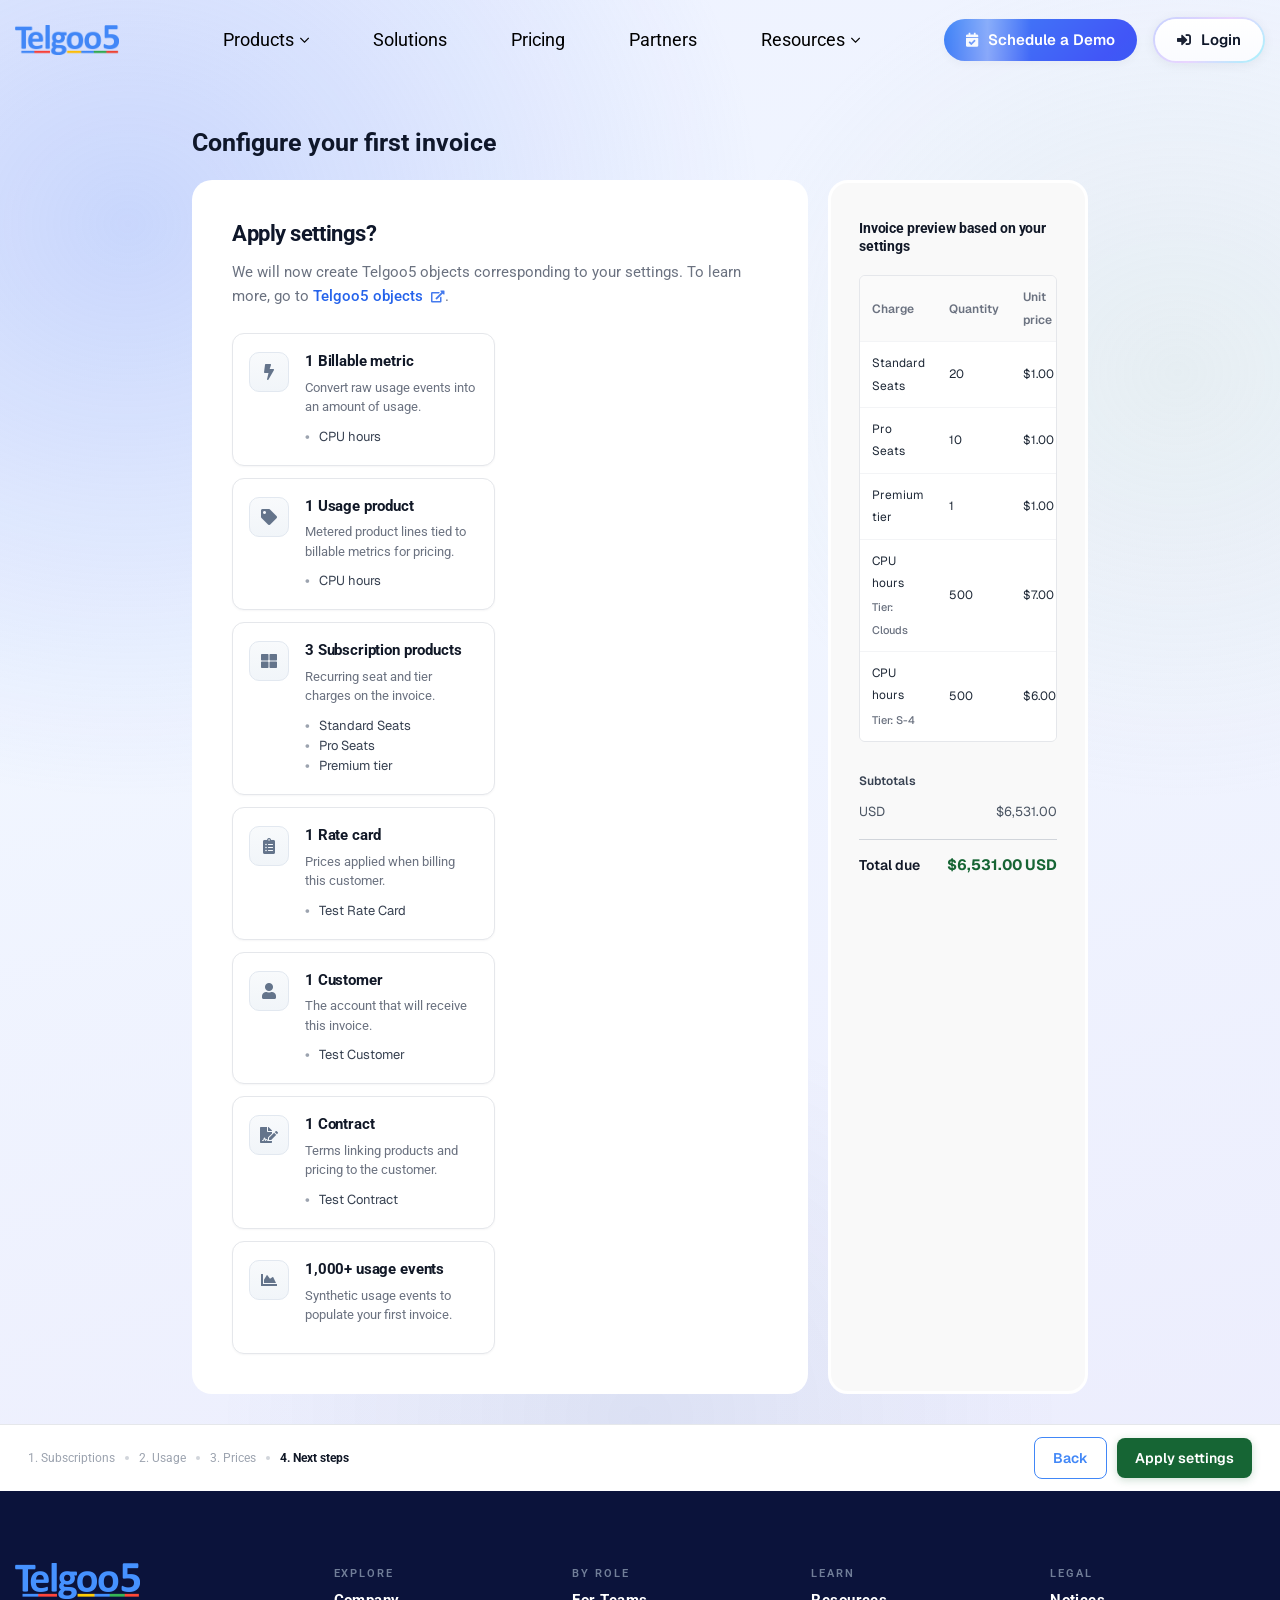
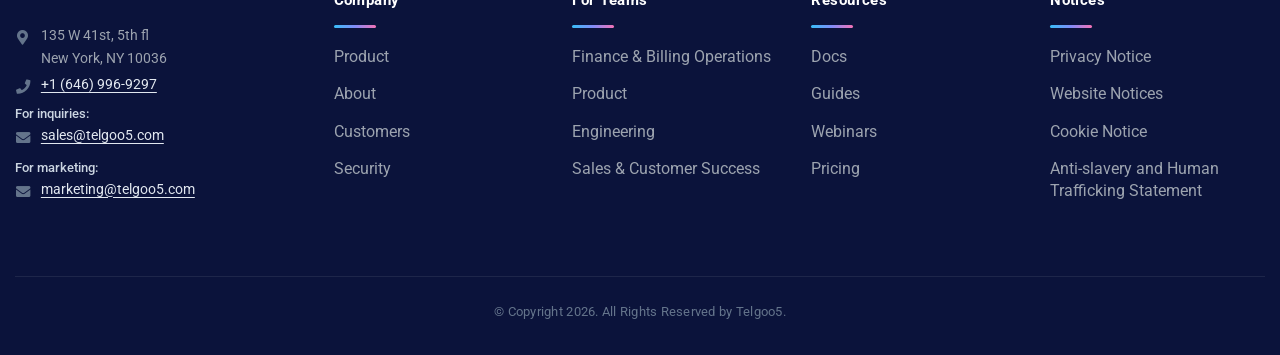
==== apply_settings.html @ f1b80b8b "add more pages" ====
<!DOCTYPE html>
<html lang="en-US">

<head>
    <meta charset="UTF-8">
    <meta name="viewport" content="width=device-width, initial-scale=1">

    <title>Telgoo5 - Usage Billing Platform</title>
    <meta name="robots" content="max-image-preview:large">
    <link rel="stylesheet" href="assets/css/bootstrap.css" media="all">
    <link rel="stylesheet" href="assets/css/jquery.bootstrap-touchspin.css" media="all">
    <link rel="stylesheet" href="assets/css/odometer-theme-default.css" media="all">
    <link rel="stylesheet" href="assets/css/jquery.mCustomScrollbar.min.css" media="all">
    <link rel="stylesheet" href="assets/css/flaticon.css" media="all">
    <link rel="stylesheet" href="assets/css/fontawesome.css" media="all">
    <link rel="stylesheet" href="assets/css/icofont.css" media="all">
    <link rel="stylesheet" href="assets/css/animate.css" media="all">
    <link rel="stylesheet" href="assets/css/owl.css" media="all">
    <link rel="stylesheet" href="assets/css/swiper.min.css" media="all">
    <link rel="stylesheet" href="assets/css/magnific-popup.css" media="all">
    <link rel="stylesheet" href="assets/css/meanmenu.min.css" media="all">
    <link rel="stylesheet" id="custom-animate-css" href="assets/css/custom-animate.css" media="all">
    <link rel="stylesheet" href="assets/css/global.css" media="all">
    <link rel="stylesheet" href="assets/css/header.css" media="all">
    <link rel="stylesheet" href="assets/css/footer.css" media="all">
    <link rel="stylesheet" href="assets/css/post-style.css" media="all">
    <link rel="stylesheet" href="assets/css/usage-billing-main.css" media="all">
    <link rel="stylesheet" href="assets/css/responsive-2.css" media="all">
    <link rel="stylesheet" href="assets/css/responsive.css" media="all">
    <link rel="stylesheet" href="assets/css/usage-billing-theme.css" media="all">
    <link rel="stylesheet" href="assets/css/theme-overrides.css" media="all">
    <link rel="stylesheet" href="assets/css/variables.css" media="all">
    <link rel="stylesheet" href="assets/css/custom.css" media="all">
    <link rel="stylesheet" href="assets/css/sandbox-page.css" media="all">

    <link rel="stylesheet" href="assets/css/elementor-icons.min.css" media="all">
    <link rel="stylesheet" href="assets/css/elementor-frontend.min.css" media="all">
    <link rel="stylesheet" href="assets/css/elementor-post-5.css" media="all">
    <link rel="stylesheet" href="assets/css/elementor-post-428.css" media="all">
    <script src="assets/js/jquery-1.12.4-wp.js" id="jquery-core-js"></script>
    <script src="assets/js/jquery-migrate-1.4.1-wp.js" id="jquery-migrate-js"></script>
    <link rel="icon" href="assets/images/favicon.png" type="image/png">
    <link href="https://fonts.googleapis.com/css2?family=Geist:wght@100..900&family=Roboto:ital,wght@0,100..900;1,100..900&display=swap" rel="stylesheet">
</head>

<body class="site theme-usage-billing elementor-page page-sandbox page-sandbox-onboarding" data-elementor-device-mode="desktop">
    <div id="page" class="site page-wrapper">
        <a class="sb-skip-link" href="#sb-onboard-main">Skip to content</a>
        <!-- Main Header / Header Style Three -->
        <header class="main-header header-style-three">
            <div class="header-lower">
                <div class="auto-container">
                    <div class="inner-container d-flex justify-content-between align-items-center">
                        <div class="logo-box">
                            <div class="logo">
                                <a href="index.html">
                                    <img src="assets/images/logo.png" alt="Telgoo5">
                                </a>
                            </div>
                        </div>
                        <div class="nav-outer d-flex align-items-center">
                            <nav class="main-menu show navbar-expand-md">
                                <div class="navbar-header">
                                    <button class="navbar-toggler" type="button" data-toggle="collapse"
                                        data-target="#navbarSupportedContent" aria-controls="navbarSupportedContent"
                                        aria-expanded="false" aria-label="Toggle navigation">
                                        <span class="icon-bar"></span>
                                        <span class="icon-bar"></span>
                                        <span class="icon-bar"></span>
                                    </button>
                                </div>
                                <div class="navbar-collapse collapse clearfix" id="navbarSupportedContent">
                                    <ul id="usage-billing-primary-menu" class="navigation clearfix">
                                        <li
                                            class="menu-item dropdown mega-menu-parent menu-item-home current-menu-item page_item page-item-428 current_page_item current-menu-ancestor current-menu-parent current_page_parent current_page_ancestor menu-item-694 current">
                                            <a href="index.html" aria-current="page">Products</a>
                                            <ul class="dropdown mega-menu-dropdown">
                                                <li class="mega-menu-shell">
                                                    <div class="mega-menu" role="navigation" aria-label="Products">
                                                        <div class="mega-menu__grid">
                                                            <div class="mega-menu__col mega-menu__col--icons">
                                                                <a class="mega-menu__item mega-menu__item--icon" href="#">
                                                                    <span class="mega-menu__icon-wrap" aria-hidden="true"><i class="fas fa-file-invoice-dollar"></i></span>
                                                                    <span class="mega-menu__body">
                                                                        <span class="mega-menu__title">Billing for AI</span>
                                                                        <span class="mega-menu__desc">Meter tokens and GPU usage; invoice API and inference cleanly.</span>
                                                                    </span>
                                                                </a>
                                                                <a class="mega-menu__item mega-menu__item--icon" href="#">
                                                                    <span class="mega-menu__icon-wrap" aria-hidden="true"><i class="fas fa-balance-scale"></i></span>
                                                                    <span class="mega-menu__body">
                                                                        <span class="mega-menu__title">Product Catalog</span>
                                                                        <span class="mega-menu__desc">Define plans, add-ons, and bundles customers actually buy.</span>
                                                                    </span>
                                                                </a>
                                                                <a class="mega-menu__item mega-menu__item--icon" href="#">
                                                                    <span class="mega-menu__icon-wrap" aria-hidden="true"><i class="fas fa-hand-holding-usd"></i></span>
                                                                    <span class="mega-menu__body">
                                                                        <span class="mega-menu__title">Subscription Management</span>
                                                                        <span class="mega-menu__desc">Lifecycle, renewals, co-terming, and changes without chaos.</span>
                                                                    </span>
                                                                </a>
                                                                <a class="mega-menu__item mega-menu__item--icon" href="#">
                                                                    <span class="mega-menu__icon-wrap" aria-hidden="true"><i class="fas fa-chart-pie"></i></span>
                                                                    <span class="mega-menu__body">
                                                                        <span class="mega-menu__title">Usage-based Pricing</span>
                                                                        <span class="mega-menu__desc">Meters, tiers, and overages that map to how you sell.</span>
                                                                    </span>
                                                                </a>
                                                            </div>
                                                            <div class="mega-menu__col mega-menu__col--plain">
                                                                <a class="mega-menu__item" href="#">
                                                                    <span class="mega-menu__body">
                                                                        <span class="mega-menu__title">Entitlements</span>
                                                                        <span class="mega-menu__desc">Grant seats, features, and credits from one rules layer.</span>
                                                                    </span>
                                                                </a>
                                                                <a class="mega-menu__item" href="#">
                                                                    <span class="mega-menu__body">
                                                                        <span class="mega-menu__title">Payment Retries and Collections</span>
                                                                        <span class="mega-menu__desc">Smart retries, dunning, and payment recovery out of the box.</span>
                                                                    </span>
                                                                </a>
                                                                <a class="mega-menu__item" href="#">
                                                                    <span class="mega-menu__body">
                                                                        <span class="mega-menu__title">Trial & Self-serve</span>
                                                                        <span class="mega-menu__desc">Trials, checkout, and upgrades with minimal sales touch.</span>
                                                                    </span>
                                                                </a>
                                                                <a class="mega-menu__item" href="#">
                                                                    <span class="mega-menu__body">
                                                                        <span class="mega-menu__title">Reporting and Analytics</span>
                                                                        <span class="mega-menu__desc">Revenue, usage, and cohort views your GTM team can trust.</span>
                                                                    </span>
                                                                </a>
                                                            </div>
                                                        </div>
                                                        <a class="mega-menu__integrations" href="#">
                                                            <span class="mega-menu__integrations-label">100+ Integrations <i class="fas fa-arrow-right" aria-hidden="true"></i></span>
                                                            <span class="mega-menu__integrations-logos" aria-hidden="true">
                                                                <span class="mega-menu__logo-ring"><i class="fab fa-hubspot"></i></span>
                                                                <span class="mega-menu__logo-ring"><i class="fab fa-google"></i></span>
                                                                <span class="mega-menu__logo-ring"><i class="fab fa-microsoft"></i></span>
                                                                <span class="mega-menu__logo-ring"><i class="fab fa-stripe"></i></span>
                                                                <span class="mega-menu__logo-ring"><i class="fab fa-aws"></i></span>
                                                                <span class="mega-menu__logo-ring"><i class="fab fa-slack"></i></span>
                                                                <span class="mega-menu__logo-ring"><i class="fab fa-linkedin-in"></i></span>
                                                            </span>
                                                        </a>
                                                    </div>
                                                </li>
                                            </ul>
                                            <div class="dropdown-btn"><span class="fa fa-angle-down"></span></div>
                                        </li>
                                        <li class="menu-item menu-item-type-post_type menu-item-object-page menu-item-1734">
                                            <a href="#">Solutions</a></li>
                                        <li class="menu-item menu-item-type-post_type menu-item-object-page menu-item-1734">
                                            <a href="#">Pricing</a></li>
                                        <li class="menu-item menu-item-type-post_type menu-item-object-page menu-item-1734">
                                            <a href="#">Partners</a></li>
                                        <li
                                            class="menu-item menu-item-type-post_type menu-item-object-page menu-item-home current-menu-item page_item page-item-428 current_page_item current-menu-ancestor current-menu-parent current_page_parent current_page_ancestor dropdown menu-item-694 current">
                                            <a href="#" aria-current="page">Resources</a>
                                            <ul class="dropdown">
                                                <li
                                                    class="menu-item menu-item-type-post_type menu-item-object-page menu-item-home current-menu-item page_item page-item-428 current_page_item menu-item-1866">
                                                    <a href="#" aria-current="page">Blog</a></li>
                                                <li class="menu-item menu-item-type-post_type menu-item-object-page menu-item-1867">
                                                    <a href="#">Guides</a></li>
                                                <li class="menu-item menu-item-type-post_type menu-item-object-page menu-item-2188">
                                                    <a href="#">Reference Architecture</a></li>
                                            </ul>
                                            <div class="dropdown-btn"><span class="fa fa-angle-down"></span></div>
                                        </li>
                                    </ul>
                                </div>
                            </nav>
                        </div>
                        <div class="outer-box d-flex align-items-center">
                            <div class="login-box header-cta d-flex align-items-center flex-wrap gap-3">
                                <a href="#" class="header-btn header-btn--demo js-schedule-demo-open" id="schedule-demo-trigger"
                                    role="button" aria-haspopup="dialog" aria-controls="get-started-modal">
                                    <span class="header-btn__shine" aria-hidden="true"></span>
                                    <span class="header-btn__icon" aria-hidden="true"><i class="fas fa-calendar-check"></i></span>
                                    <span class="header-btn__text">Schedule a Demo</span>
                                </a>
                                <a href="login.html" class="header-btn header-btn--login">
                                    <span class="header-btn__icon" aria-hidden="true"><i class="fas fa-sign-in-alt"></i></span>
                                    <span class="header-btn__text">Login</span>
                                </a>
                            </div>
                            <div id="open_offcanvas" class="style-two">
                                <div class="bars-outer clearfix">
                                    <span></span>
                                    <span></span>
                                    <span></span>
                                    <span></span>
                                    <span></span>
                                    <span></span>
                                    <span></span>
                                    <span></span>
                                    <span></span>
                                </div>
                            </div>
                        </div>
                    </div>
                </div>
            </div>
        </header>
        <!-- End Main Header -->

        <div class="clearfix"></div>

        <div class="sb-onboard" role="application" aria-label="First invoice setup">
            <div class="custom-sections_outer">         
<div class="custom-sections">
    <h4 class="other-pages-headings">Configure your first invoice</h4>
            <div class="sb-onboard__body">
                <main class="sb-onboard__main" id="sb-onboard-main">
                    <div class="sb-apply-step">
                        <h2 class="sb-apply-step__title">Apply settings?</h2>
                        <p class="sb-apply-step__lead">
                            We will now create Telgoo5 objects corresponding to your settings. To learn more, go to
                            <a href="#" class="sb-usage-step__learn">Telgoo5 objects <i class="fas fa-external-link-alt" aria-hidden="true"></i></a>.
                        </p>

                        <ul class="sb-apply-summary">
                            <li class="sb-apply-card">
                                <div class="sb-apply-card__icon" aria-hidden="true"><i class="fas fa-bolt"></i></div>
                                <div class="sb-apply-card__body">
                                    <h3 class="sb-apply-card__title">1 Billable metric</h3>
                                    <p class="sb-apply-card__desc">Convert raw usage events into an amount of usage.</p>
                                    <ul class="sb-apply-card__items">
                                        <li>CPU hours</li>
                                    </ul>
                                </div>
                            </li>
                            <li class="sb-apply-card">
                                <div class="sb-apply-card__icon" aria-hidden="true"><i class="fas fa-tag"></i></div>
                                <div class="sb-apply-card__body">
                                    <h3 class="sb-apply-card__title">1 Usage product</h3>
                                    <p class="sb-apply-card__desc">Metered product lines tied to billable metrics for pricing.</p>
                                    <ul class="sb-apply-card__items">
                                        <li>CPU hours</li>
                                    </ul>
                                </div>
                            </li>
                            <li class="sb-apply-card">
                                <div class="sb-apply-card__icon" aria-hidden="true"><i class="fas fa-th-large"></i></div>
                                <div class="sb-apply-card__body">
                                    <h3 class="sb-apply-card__title">3 Subscription products</h3>
                                    <p class="sb-apply-card__desc">Recurring seat and tier charges on the invoice.</p>
                                    <ul class="sb-apply-card__items">
                                        <li>Standard Seats</li>
                                        <li>Pro Seats</li>
                                        <li>Premium tier</li>
                                    </ul>
                                </div>
                            </li>
                            <li class="sb-apply-card">
                                <div class="sb-apply-card__icon" aria-hidden="true"><i class="fas fa-clipboard-list"></i></div>
                                <div class="sb-apply-card__body">
                                    <h3 class="sb-apply-card__title">1 Rate card</h3>
                                    <p class="sb-apply-card__desc">Prices applied when billing this customer.</p>
                                    <ul class="sb-apply-card__items">
                                        <li>Test Rate Card</li>
                                    </ul>
                                </div>
                            </li>
                            <li class="sb-apply-card">
                                <div class="sb-apply-card__icon" aria-hidden="true"><i class="fas fa-user"></i></div>
                                <div class="sb-apply-card__body">
                                    <h3 class="sb-apply-card__title">1 Customer</h3>
                                    <p class="sb-apply-card__desc">The account that will receive this invoice.</p>
                                    <ul class="sb-apply-card__items">
                                        <li>Test Customer</li>
                                    </ul>
                                </div>
                            </li>
                            <li class="sb-apply-card">
                                <div class="sb-apply-card__icon" aria-hidden="true"><i class="fas fa-file-signature"></i></div>
                                <div class="sb-apply-card__body">
                                    <h3 class="sb-apply-card__title">1 Contract</h3>
                                    <p class="sb-apply-card__desc">Terms linking products and pricing to the customer.</p>
                                    <ul class="sb-apply-card__items">
                                        <li>Test Contract</li>
                                    </ul>
                                </div>
                            </li>
                            <li class="sb-apply-card">
                                <div class="sb-apply-card__icon" aria-hidden="true"><i class="fas fa-chart-area"></i></div>
                                <div class="sb-apply-card__body">
                                    <h3 class="sb-apply-card__title">1,000+ usage events</h3>
                                    <p class="sb-apply-card__desc">Synthetic usage events to populate your first invoice.</p>
                                </div>
                            </li>
                        </ul>
                    </div>
                </main>

                <aside class="sb-onboard__preview" aria-label="Invoice preview">
                    <h3 class="sb-onboard__preview-title">Invoice preview based on your settings</h3>
                    <div class="sb-onboard__table-wrap">
                        <table class="sb-onboard__table">
                            <thead>
                                <tr>
                                    <th scope="col">Charge</th>
                                    <th scope="col">Quantity</th>
                                    <th scope="col">Unit price</th>
                                    <th scope="col" class="sb-onboard__th-end">Total due</th>
                                </tr>
                            </thead>
                            <tbody>
                                <tr>
                                    <td>Standard Seats</td>
                                    <td>20</td>
                                    <td>$1.00</td>
                                    <td class="sb-onboard__td-end">$20.00</td>
                                </tr>
                                <tr>
                                    <td>Pro Seats</td>
                                    <td>10</td>
                                    <td>$1.00</td>
                                    <td class="sb-onboard__td-end">$10.00</td>
                                </tr>
                                <tr>
                                    <td>Premium tier</td>
                                    <td>1</td>
                                    <td>$1.00</td>
                                    <td class="sb-onboard__td-end">$1.00</td>
                                </tr>
                                <tr>
                                    <td>
                                        <div class="sb-onboard__charge-cell">
                                            <span class="sb-onboard__charge-name">CPU hours</span>
                                            <span class="sb-onboard__charge-sub">Tier: Clouds</span>
                                        </div>
                                    </td>
                                    <td>500</td>
                                    <td>$7.00</td>
                                    <td class="sb-onboard__td-end">$3,500.00</td>
                                </tr>
                                <tr>
                                    <td>
                                        <div class="sb-onboard__charge-cell">
                                            <span class="sb-onboard__charge-name">CPU hours</span>
                                            <span class="sb-onboard__charge-sub">Tier: S-4</span>
                                        </div>
                                    </td>
                                    <td>500</td>
                                    <td>$6.00</td>
                                    <td class="sb-onboard__td-end">$3,000.00</td>
                                </tr>
                            </tbody>
                        </table>
                    </div>
                    <div class="sb-onboard__subtotals">
                        <span class="sb-onboard__subtotals-label">Subtotals</span>
                        <div class="sb-onboard__subtotals-row">
                            <span>USD</span>
                            <span>$6,531.00</span>
                        </div>
                    </div>
                    <div class="sb-onboard__total">
                        <span>Total due</span>
                        <span class="sb-onboard__total-amount">$6,531.00 USD</span>
                    </div>
                </aside>
            </div>
            </div>
            </div>
            <footer class="sb-onboard__footer">
                <p class="sb-onboard__steps" aria-label="Setup steps">
                    <span class="sb-onboard__step">1. Subscriptions</span>
                    <span class="sb-onboard__steps-sep" aria-hidden="true"></span>
                    <span class="sb-onboard__step">2. Usage</span>
                    <span class="sb-onboard__steps-sep" aria-hidden="true"></span>
                    <span class="sb-onboard__step">3. Prices</span>
                    <span class="sb-onboard__steps-sep" aria-hidden="true"></span>
                    <span class="sb-onboard__step sb-onboard__step--current">4. Next steps</span>
                </p>
                <div class="sb-onboard__footer-actions">
                    <a href="prices.html" class="sb-onboard__btn sb-onboard__btn--outline">Back</a>
                    <a href="invoice_created.html" class="sb-onboard__btn sb-onboard__btn--apply">Apply settings</a>
                </div>
            </footer>
        </div>

        <!-- Main Footer -->
        <footer class="main-footer style-three footer-telgoo-dark">
            <div class="auto-container">
                <div class="widgets-section">
                    <div class="row clearfix">
                        <div class="big-column col-lg-3 col-md-12 col-sm-12">
                            <div class="row clearfix">
                                <div class="footer-column col-lg-12 col-md-12 col-sm-12">
                                    <div class="footer-widget links-widget footer-telgoo__brand-widget">
                                        <div class="logo footer-telgoo__logo">
                                            <a href="index.html" class="footer-telgoo__logo-link">
                                                <img class="footer-telgoo__logo-img" src="assets/images/logo.png"
                                                    alt="Telgoo5" width="140" height="36">
                                            </a>
                                        </div>
                                        <div class="footer-telgoo__contact-details text">
                                            <p class="footer-telgoo__contact-row">
                                                <span class="footer-telgoo__contact-icon" aria-hidden="true"><i class="fas fa-map-marker-alt"></i></span>
                                                <span>135 W 41st, 5th fl<br>New York, NY 10036</span>
                                            </p>
                                            <p class="footer-telgoo__contact-row">
                                                <span class="footer-telgoo__contact-icon" aria-hidden="true"><i class="fas fa-phone"></i></span>
                                                <a href="tel:+16469969297">+1 (646) 996-9297</a>
                                            </p>
                                            <div class="footer-telgoo__contact-mail">
                                                <span class="footer-telgoo__contact-label">For inquiries:</span>
                                                <p class="footer-telgoo__contact-row">
                                                    <span class="footer-telgoo__contact-icon" aria-hidden="true"><i class="fas fa-envelope"></i></span>
                                                    <a href="mailto:sales@telgoo5.com">sales@telgoo5.com</a>
                                                </p>
                                            </div>
                                            <div class="footer-telgoo__contact-mail">
                                                <span class="footer-telgoo__contact-label">For marketing:</span>
                                                <p class="footer-telgoo__contact-row">
                                                    <span class="footer-telgoo__contact-icon" aria-hidden="true"><i class="fas fa-envelope"></i></span>
                                                    <a href="mailto:marketing@telgoo5.com">marketing@telgoo5.com</a>
                                                </p>
                                            </div>
                                        </div>
                                    </div>
                                </div>
                            </div>
                        </div>
                        <div class="big-column col-lg-9 col-md-12 col-sm-12">
                            <div class="row clearfix">
                                <div class="footer-column col-lg-3 col-md-6 col-sm-12">
                                    <div class="page-list">
                                        <div id="nav_menu-footer-company" class="widget footer-widget links-widget">
                                            <p class="footer-telgoo__kicker">Explore</p>
                                            <h5>Company</h5>
                                            <div class="menu-footer-company-container">
                                                <ul class="menu">
                                                    <li class="menu-item"><a href="#">Product</a></li>
                                                    <li class="menu-item"><a href="#">About</a></li>
                                                    <li class="menu-item"><a href="#">Customers</a></li>
                                                    <li class="menu-item"><a href="#">Security</a></li>
                                                </ul>
                                            </div>
                                        </div>
                                    </div>
                                </div>
                                <div class="footer-column col-lg-3 col-md-6 col-sm-12">
                                    <div class="page-list">
                                        <div id="nav_menu-footer-teams" class="widget footer-widget links-widget">
                                            <p class="footer-telgoo__kicker">By role</p>
                                            <h5>For Teams</h5>
                                            <div class="menu-footer-teams-container">
                                                <ul class="menu">
                                                    <li class="menu-item"><a href="#">Finance &amp; Billing Operations</a></li>
                                                    <li class="menu-item"><a href="#">Product</a></li>
                                                    <li class="menu-item"><a href="#">Engineering</a></li>
                                                    <li class="menu-item"><a href="#">Sales &amp; Customer Success</a></li>
                                                </ul>
                                            </div>
                                        </div>
                                    </div>
                                </div>
                                <div class="footer-column col-lg-3 col-md-6 col-sm-12">
                                    <div class="page-list">
                                        <div id="nav_menu-footer-resources" class="widget footer-widget links-widget">
                                            <p class="footer-telgoo__kicker">Learn</p>
                                            <h5>Resources</h5>
                                            <div class="menu-footer-resources-container">
                                                <ul class="menu">
                                                    <li class="menu-item"><a href="#">Docs</a></li>
                                                    <li class="menu-item"><a href="#">Guides</a></li>
                                                    <li class="menu-item"><a href="#">Webinars</a></li>
                                                    <li class="menu-item"><a href="#">Pricing</a></li>
                                                </ul>
                                            </div>
                                        </div>
                                    </div>
                                </div>
                                <div class="footer-column col-lg-3 col-md-6 col-sm-12">
                                    <div class="page-list">
                                        <div id="nav_menu-footer-notices" class="widget footer-widget links-widget">
                                            <p class="footer-telgoo__kicker">Legal</p>
                                            <h5>Notices</h5>
                                            <div class="menu-footer-notices-container">
                                                <ul class="menu">
                                                    <li class="menu-item"><a href="#">Privacy Notice</a></li>
                                                    <li class="menu-item"><a href="#">Website Notices</a></li>
                                                    <li class="menu-item"><a href="#">Cookie Notice</a></li>
                                                    <li class="menu-item"><a href="#">Anti-slavery and Human Trafficking Statement</a></li>
                                                </ul>
                                            </div>
                                        </div>
                                    </div>
                                </div>
                            </div>
                        </div>
                    </div>
                </div>
                <div class="footer-bottom footer-telgoo__footer-bottom">
                    <div class="footer-telgoo__copyright-wrap">
                        <p class="copyright footer-telgoo__copyright">
                            © Copyright 2026. All Rights Reserved by Telgoo5.
                        </p>
                    </div>
                </div>
            </div>
        </footer>
        <!-- End Main Footer -->

    </div><!-- #page -->

    <!-- Get Started modal — right: Let's get started (email + company size + Continue) -->
    <div id="get-started-modal" class="schedule-demo-modal" aria-hidden="true" role="dialog" aria-modal="true"
        aria-labelledby="get-started-modal-title">
        <div class="schedule-demo-modal__backdrop" data-demo-modal-close tabindex="-1"></div>
        <div class="schedule-demo-modal__shell">
            <div class="schedule-demo-modal__split">
                <aside class="schedule-demo-modal__promo" aria-hidden="false">
                    <div class="schedule-demo-modal__brand">
                        <span class="schedule-demo-modal__brand-icon" aria-hidden="true">T</span>
                        <div>
                            <span class="schedule-demo-modal__brand-name">Telgoo5</span>
                            <span class="schedule-demo-modal__brand-tag">Usage billing platform</span>
                        </div>
                    </div>
                    <h2 class="schedule-demo-modal__promo-title">Get started with Telgoo5</h2>
                    <ul class="schedule-demo-modal__features">
                        <li>
                            <span class="schedule-demo-modal__feat-icon" aria-hidden="true"><i class="fas fa-rocket"></i></span>
                            <span>Ship usage-rated pricing in weeks, not quarters.</span>
                        </li>
                        <li>
                            <span class="schedule-demo-modal__feat-icon" aria-hidden="true"><i class="fas fa-layer-group"></i></span>
                            <span>Evaluate how Telgoo5 meets your needs — pricing, integrations, and scale.</span>
                        </li>
                        <li>
                            <span class="schedule-demo-modal__feat-icon" aria-hidden="true"><i class="fas fa-chart-line"></i></span>
                            <span>Monetize smarter with real-time usage visibility.</span>
                        </li>
                        <li>
                            <span class="schedule-demo-modal__feat-icon" aria-hidden="true"><i class="fas fa-expand-arrows-alt"></i></span>
                            <span>Iterate on pricing without ripping out your stack.</span>
                        </li>
                    </ul>
                </aside>
                <div class="schedule-demo-modal__form-panel schedule-demo-modal__form-panel--onboarding">
                    <h3 id="get-started-modal-title" class="schedule-demo-modal__form-title">Let's get started</h3>
                    <p class="schedule-demo-modal__form-lead">Please answer a few questions so we can personalize your demo.</p>
                    <form class="schedule-demo-modal__form" id="get-started-form" action="#" method="post" novalidate>
                        <div class="schedule-demo-modal__field schedule-demo-modal__field--flush">
                            <label for="gs-work-email">Work email <abbr title="required">*</abbr></label>
                            <input id="gs-work-email" name="work_email" type="email" autocomplete="email"
                                placeholder="Work email" required>
                        </div>
                        <fieldset class="schedule-demo-modal__emp-fieldset">
                            <legend class="schedule-demo-modal__emp-legend">How many employees are at your company?</legend>
                            <div class="schedule-demo-modal__emp-grid" role="radiogroup" aria-label="Company size">
                                <label class="schedule-demo-modal__emp-chip">
                                    <input type="radio" name="gs_employees" value="1-10" required>
                                    <span>1-10</span>
                                </label>
                                <label class="schedule-demo-modal__emp-chip">
                                    <input type="radio" name="gs_employees" value="11-50">
                                    <span>11-50</span>
                                </label>
                                <label class="schedule-demo-modal__emp-chip">
                                    <input type="radio" name="gs_employees" value="51-250">
                                    <span>51-250</span>
                                </label>
                                <label class="schedule-demo-modal__emp-chip">
                                    <input type="radio" name="gs_employees" value="251-1000">
                                    <span>251-1000</span>
                                </label>
                                <label class="schedule-demo-modal__emp-chip schedule-demo-modal__emp-chip--solo">
                                    <input type="radio" name="gs_employees" value="1001+">
                                    <span>1001+</span>
                                </label>
                            </div>
                        </fieldset>
                        <label class="schedule-demo-modal__consent schedule-demo-modal__consent--comms">
                            <input type="checkbox" name="comms_ok" id="gs-comms-ok" checked>
                            <span>By completing this form, I agree to receive communications from Telgoo5. I can unsubscribe at any
                                time. For more information, please review our
                                <a class="schedule-demo-modal__privacy-link" href="#">Privacy Policy</a>.</span>
                        </label>
                        <button type="submit" class="login-page__submit">Continue</button>
                    </form>
                </div>
            </div>
            <button type="button" class="schedule-demo-modal__close" aria-label="Close dialog" data-demo-modal-close>
                <span aria-hidden="true">&times;</span>
            </button>
        </div>
    </div>

    <!-- Schedule a Demo modal — right: Create your sandbox (full form + Request demo) -->
    <div id="schedule-demo-modal" class="schedule-demo-modal" aria-hidden="true" role="dialog" aria-modal="true"
        aria-labelledby="schedule-demo-sandbox-title">
        <div class="schedule-demo-modal__backdrop" data-demo-modal-close tabindex="-1"></div>
        <div class="schedule-demo-modal__shell">
            <div class="schedule-demo-modal__split">
                <aside class="schedule-demo-modal__promo" aria-hidden="false">
                    <div class="schedule-demo-modal__brand">
                        <span class="schedule-demo-modal__brand-icon" aria-hidden="true">T</span>
                        <div>
                            <span class="schedule-demo-modal__brand-name">Telgoo5</span>
                            <span class="schedule-demo-modal__brand-tag">Usage billing platform</span>
                        </div>
                    </div>
                    <h2 class="schedule-demo-modal__promo-title">Get started with Telgoo5</h2>
                    <ul class="schedule-demo-modal__features">
                        <li>
                            <span class="schedule-demo-modal__feat-icon" aria-hidden="true"><i class="fas fa-rocket"></i></span>
                            <span>Ship usage-rated pricing in weeks, not quarters.</span>
                        </li>
                        <li>
                            <span class="schedule-demo-modal__feat-icon" aria-hidden="true"><i class="fas fa-layer-group"></i></span>
                            <span>Evaluate how Telgoo5 meets your needs — pricing, integrations, and scale.</span>
                        </li>
                        <li>
                            <span class="schedule-demo-modal__feat-icon" aria-hidden="true"><i class="fas fa-chart-line"></i></span>
                            <span>Monetize smarter with real-time usage visibility.</span>
                        </li>
                        <li>
                            <span class="schedule-demo-modal__feat-icon" aria-hidden="true"><i class="fas fa-expand-arrows-alt"></i></span>
                            <span>Iterate on pricing without ripping out your stack.</span>
                        </li>
                    </ul>
                </aside>
                <div class="schedule-demo-modal__form-panel schedule-demo-modal__form-panel--sandbox">
                    <div class="schedule-demo-modal__sandbox-views">
                        <div class="schedule-demo-modal__sandbox-form-view" id="sd-form-view">
                            <h3 id="schedule-demo-sandbox-title" class="schedule-demo-modal__form-title">Create your sandbox</h3>
                            <p class="schedule-demo-modal__form-lead">We'll use this information to set up your account and email your
                                login details.</p>
                            <form class="schedule-demo-modal__form" id="schedule-demo-full-form" action="#" method="post" novalidate>
                                <div class="schedule-demo-modal__field">
                                    <label for="sd-work-email">Work email <abbr title="required">*</abbr></label>
                                    <input id="sd-work-email" name="work_email" type="email" autocomplete="email"
                                        placeholder="you@company.com" required>
                                </div>
                                <div class="schedule-demo-modal__row">
                                    <div class="schedule-demo-modal__field">
                                        <label for="sd-first-name">First name <abbr title="required">*</abbr></label>
                                        <input id="sd-first-name" name="first_name" type="text" autocomplete="given-name"
                                            placeholder="First name" required>
                                    </div>
                                    <div class="schedule-demo-modal__field">
                                        <label for="sd-last-name">Last name <abbr title="required">*</abbr></label>
                                        <input id="sd-last-name" name="last_name" type="text" autocomplete="family-name"
                                            placeholder="Last name" required>
                                    </div>
                                </div>
                                <div class="schedule-demo-modal__field">
                                    <label for="sd-company">Company <abbr title="required">*</abbr></label>
                                    <input id="sd-company" name="company" type="text" autocomplete="organization"
                                        placeholder="Company name" required>
                                </div>
                                <div class="schedule-demo-modal__field">
                                    <label for="sd-employees">Number of employees <abbr title="required">*</abbr></label>
                                    <div class="schedule-demo-modal__select-wrap">
                                        <select id="sd-employees" name="employees" required>
                                            <option value="" disabled selected>Select range</option>
                                            <option value="1-10">1–10</option>
                                            <option value="11-50">11–50</option>
                                            <option value="51-200">51–200</option>
                                            <option value="201-1000">201–1,000</option>
                                            <option value="1000+">1,000+</option>
                                        </select>
                                    </div>
                                </div>
                                <label class="schedule-demo-modal__consent">
                                    <input type="checkbox" name="terms" id="sd-terms" checked>
                                    <span>I agree to Telgoo5's <a href="#">Terms of Service</a> and <a href="#">Privacy Policy</a>.</span>
                                </label>
                                <button type="button" class="login-page__submit" id="sd-create-sandbox-btn">Create sandbox</button>
                            </form>
                        </div>
                        <div class="schedule-demo-modal__sandbox-success" id="sd-success-view" aria-hidden="true">
                            <div class="schedule-demo-sandbox-success__box" role="status">
                                <div class="schedule-demo-sandbox-success__ambient" aria-hidden="true"></div>
                                <div class="schedule-demo-sandbox-success__icon-wrap" aria-hidden="true">
                                    <div class="schedule-demo-sandbox-success__confetti" aria-hidden="true">
                                        <span></span><span></span><span></span><span></span>
                                        <span></span><span></span><span></span><span></span>
                                    </div>
                                    <span class="schedule-demo-sandbox-success__orbit"></span>
                                    <span class="schedule-demo-sandbox-success__pulse"></span>
                                    <span class="schedule-demo-sandbox-success__circle">
                                        <i class="fas fa-check"></i>
                                    </span>
                                </div>
                                <p class="schedule-demo-sandbox-success__eyebrow">You’re in</p>
                                <h3 id="sd-success-title" class="schedule-demo-sandbox-success__title">Sandbox created</h3>
                                <p class="schedule-demo-sandbox-success__lead">Your sandbox is ready. We sent login steps to your work email — check your inbox shortly.</p>
                                <button type="button" class="login-page__submit schedule-demo-sandbox-success__done" id="sd-success-done" data-demo-modal-close>
                                    <span class="schedule-demo-sandbox-success__done-shine" aria-hidden="true"></span>
                                    <span>Done</span>
                                </button>
                            </div>
                        </div>
                    </div>
                </div>
            </div>
            <button type="button" class="schedule-demo-modal__close" aria-label="Close dialog" data-demo-modal-close>
                <span aria-hidden="true">&times;</span>
            </button>
        </div>
    </div>

    <script src="assets/js/jquery-ui-core.min.js" id="jquery-ui-core-js"></script>
    <script src="assets/js/jquery-ui-widget.min.js" id="jquery-ui-widget-js"></script>
    <script src="assets/js/jquery-ui-mouse.min.js" id="jquery-ui-mouse-js"></script>
    <script src="assets/js/jquery-ui-slider.min.js" id="jquery-ui-slider-js"></script>
    <script src="assets/js/jquery-ui-button.min.js" id="jquery-ui-button-js"></script>
    <script src="assets/js/popper.min.js" id="popper-js"></script>
    <script src="assets/js/bootstrap.min.js" id="bootstrap-js"></script>
    <script src="assets/js/magnific-popup.min.js" id="magnific-popup-js"></script>
    <script src="assets/js/appear.js" id="appear-js"></script>
    <script src="assets/js/parallax.min.js" id="parallax-js"></script>
    <script src="assets/js/jquery.paroller.min.js" id="jquery-paroller-js"></script>
    <script src="assets/js/jquery.mCustomScrollbar.concat.min.js" id="mCustomScrollbar-js"></script>
    <script src="assets/js/owl.js" id="owl-js"></script>
    <script src="assets/js/wow.js" id="wow-js"></script>
    <script src="assets/js/swiper.min.js" id="swiper-js"></script>
    <script src="assets/js/touchspin.js" id="touchspin-js"></script>
    <script src="assets/js/odometer.js" id="odometer-js"></script>
    <script src="assets/js/mixitup.js" id="mixitup-js"></script>
    <script src="assets/js/jquery.meanmenu.min.js" id="jquery-meanmenu-js"></script>
    <script src="assets/js/jquery.marquee.min.js" id="jquery-marquee-js"></script>
    <script src="assets/js/nav-tool.js" id="nav-tool-js"></script>
    <script>var usage_billing_ajax_url = '#';</script>
    <script src="assets/js/usage-billing-script.js" id="usage-billing-script-js"></script>
    <script src="assets/js/elementor-webpack.runtime.min.js" id="elementor-webpack-runtime-js"></script>
    <script src="assets/js/elementor-frontend-modules.min.js" id="elementor-frontend-modules-js"></script>
    <script src="assets/js/jquery-ui-position.min.js" id="jquery-ui-position-js"></script>
    <script id="elementor-frontend-js-before">
        var elementorFrontendConfig = { "environmentMode": { "edit": false, "wpPreview": false, "isScriptDebug": false }, "i18n": { "shareOnFacebook": "Share on Facebook", "shareOnTwitter": "Share on Twitter", "pinIt": "Pin it", "download": "Download", "downloadImage": "Download image", "fullscreen": "Fullscreen", "zoom": "Zoom", "share": "Share", "playVideo": "Play Video", "previous": "Previous", "next": "Next", "close": "Close", "a11yCarouselPrevSlideMessage": "Previous slide", "a11yCarouselNextSlideMessage": "Next slide", "a11yCarouselFirstSlideMessage": "This is the first slide", "a11yCarouselLastSlideMessage": "This is the last slide", "a11yCarouselPaginationBulletMessage": "Go to slide" }, "is_rtl": false, "breakpoints": { "xs": 0, "sm": 480, "md": 768, "lg": 1025, "xl": 1440, "xxl": 1600 }, "responsive": { "breakpoints": { "mobile": { "label": "Mobile Portrait", "value": 767, "default_value": 767, "direction": "max", "is_enabled": true }, "mobile_extra": { "label": "Mobile Landscape", "value": 880, "default_value": 880, "direction": "max", "is_enabled": false }, "tablet": { "label": "Tablet Portrait", "value": 1024, "default_value": 1024, "direction": "max", "is_enabled": true }, "tablet_extra": { "label": "Tablet Landscape", "value": 1200, "default_value": 1200, "direction": "max", "is_enabled": false }, "laptop": { "label": "Laptop", "value": 1366, "default_value": 1366, "direction": "max", "is_enabled": false }, "widescreen": { "label": "Widescreen", "value": 2400, "default_value": 2400, "direction": "min", "is_enabled": false } }, "hasCustomBreakpoints": false }, "version": "3.35.3", "is_static": false, "experimentalFeatures": { "additional_custom_breakpoints": true, "home_screen": true, "global_classes_should_enforce_capabilities": true, "e_variables": true, "cloud-library": true, "e_opt_in_v4_page": true, "e_components": true, "e_interactions": true, "e_editor_one": true, "import-export-customization": true }, "urls": { "assets": "assets\\/js\\/", "ajaxurl": "#", "uploadUrl": "assets\\/images" }, "nonces": { "floatingButtonsClickTracking": "c80c25600b" }, "swiperClass": "swiper", "settings": { "page": [], "editorPreferences": [] }, "kit": { "active_breakpoints": ["viewport_mobile", "viewport_tablet"], "global_image_lightbox": "yes", "lightbox_enable_counter": "yes", "lightbox_enable_fullscreen": "yes", "lightbox_enable_zoom": "yes", "lightbox_enable_share": "yes", "lightbox_title_src": "title", "lightbox_description_src": "description" }, "post": { "id": 428, "title": "Usage Billing", "excerpt": "", "featuredImage": false } };
        //# sourceURL=elementor-frontend-js-before
    </script>
    <script src="assets/js/elementor-frontend.min.js" id="elementor-frontend-js"></script><span
        id="elementor-device-mode" class="elementor-screen-only"></span>
    <script src="assets/js/main.js" defer></script>
    <script>
(function () {
  var focusableSel =
    'button:not([disabled]), [href], input:not([disabled]), select:not([disabled]), textarea:not([disabled]), [tabindex]:not([tabindex="-1"])';
  var bodyLockClass = 'schedule-demo-modal-open';
  var lastFocus = null;
  var activeModal = null;

  function getFocusable(modal) {
    return Array.prototype.slice.call(modal.querySelectorAll(focusableSel)).filter(function (el) {
      return el.offsetParent !== null || el.classList.contains('schedule-demo-modal__close');
    });
  }

  function closeModalEl(modal, restoreFocus) {
    if (!modal) return;
    modal.setAttribute('aria-hidden', 'true');
    modal.classList.remove('is-open');
    if (activeModal === modal) activeModal = null;
    if (!document.querySelector('.schedule-demo-modal.is-open')) {
      document.body.classList.remove(bodyLockClass);
    }
    if (restoreFocus !== false && lastFocus && typeof lastFocus.focus === 'function') {
      lastFocus.focus();
    }
  }

  function resetGetStarted() {
    var f = document.getElementById('get-started-form');
    if (f) f.reset();
    var gs = document.getElementById('get-started-modal');
    if (gs) {
      gs.querySelectorAll('.schedule-demo-modal__emp-chip').forEach(function (chip) {
        chip.classList.remove('is-selected');
      });
    }
    var comms = document.getElementById('gs-comms-ok');
    if (comms) comms.checked = true;
  }

  function resetScheduleDemo() {
    var f = document.getElementById('schedule-demo-full-form');
    if (f) f.reset();
    var terms = document.getElementById('sd-terms');
    if (terms) terms.checked = true;
    var sel = document.getElementById('sd-employees');
    if (sel) sel.selectedIndex = 0;
    var panel = document.querySelector('.schedule-demo-modal__form-panel--sandbox');
    if (panel) panel.classList.remove('is-success');
    var sdModal = document.getElementById('schedule-demo-modal');
    if (sdModal) sdModal.setAttribute('aria-labelledby', 'schedule-demo-sandbox-title');
    var sv = document.getElementById('sd-success-view');
    var fv = document.getElementById('sd-form-view');
    if (sv) sv.setAttribute('aria-hidden', 'true');
    if (fv) fv.removeAttribute('aria-hidden');
  }

  function openModal(modal, ev) {
    if (!modal) return;
    if (ev) ev.preventDefault();
    document.querySelectorAll('.schedule-demo-modal.is-open').forEach(function (m) {
      closeModalEl(m, false);
    });
    lastFocus = document.activeElement;
    modal.setAttribute('aria-hidden', 'false');
    modal.classList.add('is-open');
    document.body.classList.add(bodyLockClass);
    activeModal = modal;
    if (modal.id === 'get-started-modal') {
      resetGetStarted();
      var em = document.getElementById('gs-work-email');
      if (em) window.setTimeout(function () { em.focus(); }, 10);
    } else if (modal.id === 'schedule-demo-modal') {
      resetScheduleDemo();
      var sd = document.getElementById('sd-work-email');
      if (sd) window.setTimeout(function () { sd.focus(); }, 10);
    }
  }

  document.querySelectorAll('.js-get-started-open').forEach(function (btn) {
    btn.addEventListener('click', function (e) {
      openModal(document.getElementById('schedule-demo-modal'), e);
    });
  });

  document.querySelectorAll('.js-schedule-demo-open').forEach(function (btn) {
    btn.addEventListener('click', function (e) {
      openModal(document.getElementById('get-started-modal'), e);
    });
  });

  document.querySelectorAll('[data-demo-modal-close]').forEach(function (el) {
    el.addEventListener('click', function () {
      var modal = el.closest('.schedule-demo-modal');
      if (modal) closeModalEl(modal, true);
    });
  });

  document.addEventListener('keydown', function (e) {
    var open = document.querySelector('.schedule-demo-modal.is-open');
    if (!open) return;
    if (e.key === 'Escape') {
      e.preventDefault();
      closeModalEl(open, true);
      return;
    }
    if (e.key !== 'Tab') return;
    var nodes = getFocusable(open);
    if (nodes.length === 0) return;
    var first = nodes[0];
    var last = nodes[nodes.length - 1];
    if (e.shiftKey && document.activeElement === first) {
      e.preventDefault();
      last.focus();
    } else if (!e.shiftKey && document.activeElement === last) {
      e.preventDefault();
      first.focus();
    }
  });

  var gsm = document.getElementById('get-started-modal');
  if (gsm) {
    gsm.querySelectorAll('.schedule-demo-modal__emp-chip input[type="radio"]').forEach(function (radio) {
      radio.addEventListener('change', function () {
        gsm.querySelectorAll('.schedule-demo-modal__emp-chip').forEach(function (chip) {
          chip.classList.remove('is-selected');
        });
        if (radio.checked && radio.closest('.schedule-demo-modal__emp-chip')) {
          radio.closest('.schedule-demo-modal__emp-chip').classList.add('is-selected');
        }
      });
    });
  }

  var formGs = document.getElementById('get-started-form');
  if (formGs) {
    formGs.addEventListener('submit', function (e) {
      e.preventDefault();
      var m = document.getElementById('get-started-modal');
      if (m) closeModalEl(m, true);
      formGs.reset();
      gsm &&
        gsm.querySelectorAll('.schedule-demo-modal__emp-chip').forEach(function (chip) {
          chip.classList.remove('is-selected');
        });
    });
  }

  function showSandboxCreated() {
    var panel = document.querySelector('.schedule-demo-modal__form-panel--sandbox');
    var sdModal = document.getElementById('schedule-demo-modal');
    if (panel) panel.classList.add('is-success');
    if (sdModal) sdModal.setAttribute('aria-labelledby', 'sd-success-title');
    var sv = document.getElementById('sd-success-view');
    var fv = document.getElementById('sd-form-view');
    if (sv) sv.setAttribute('aria-hidden', 'false');
    if (fv) fv.setAttribute('aria-hidden', 'true');
    var doneBtn = document.getElementById('sd-success-done');
    if (doneBtn) window.setTimeout(function () { doneBtn.focus(); }, 90);
  }

  var formSd = document.getElementById('schedule-demo-full-form');
  if (formSd) {
    formSd.addEventListener('submit', function (e) {
      e.preventDefault();
    });
  }

  var sdCreateBtn = document.getElementById('sd-create-sandbox-btn');
  if (sdCreateBtn) {
    sdCreateBtn.addEventListener('click', function () {
      showSandboxCreated();
    });
  }
})();
    </script>
</body>

</html>
---- assets/css/global.css ----
/* Bloxic Furniture Business HTML Template */

/************ TABLE OF CONTENTS ***************

1. Fonts
2. Reset
3. Global
4. Main Header
5. Main Slider / Two / Three
6. 
7. 
8. 
9. 
10. 
11. 
12. 
13. 
14. 
15. 
16. 
17. 
18. 
19. 
20. 
21. 
22. 
23. 
24. 
25. 
26. 
27. 
28. 
29. 
30. 
31. 
32. 
33. 
34. 

**********************************************/

/* 
	
	font-family: 'Jost', sans-serif;
	font-family: 'DM Sans', sans-serif;
	font-family: 'Roboto', sans-serif;
	
*/

/*** 

====================================================================
	Root Code Variables
====================================================================

***/

/* Theme Color */

:root {
	
	/* #FFD000 in decimal RGB */
  --main-color: #ffd000;
  --main-color-rgb:255,208,0;

  --gradient1:#FF0F3A;
  --gradient2:#FF1376;
  --gradient3:#fd654e;
  --gradient4: #f28b28;

  
  
  /* #0F0F2D in decimal RGB */
  --color-two: rgb(15,15,45);
  --color-two-rgb:15,15,45;
  
  /* #EFEFEF in decimal RGB */
  --color-three: rgb(239,239,239);
  --color-three-rgb:239,239,239;
  
  /* #E8F4FF in decimal RGB */
  --color-four: rgb(232,244,255);
  --color-four-rgb:232,244,255;
  
  /* #2A2C30 in decimal RGB */
  --color-five: rgb(42,44,48);
  --color-five-rgb:42,44,48;
  
  /* #757689 in decimal RGB */
  --color-six: rgb(117,118,137);
  --color-six-rgb:117,118,137;
  
  /* #565B65 in decimal RGB */
  --color-seven: rgb(86,91,101);
  --color-seven-rgb:86,91,101;
  
  /* #EAF5FF in decimal RGB */
  --color-eight: rgb(234,245,255);
  --color-eight-rgb:234,245,255;
  
  /* #D9D9D9 in decimal RGB */
  --color-nine: rgb(217,217,217);
  --color-nine-rgb:217,217,217;
  
  /* #696871 in decimal RGB */
  --color-ten: rgb(105,104,113);
  --color-ten-rgb:105,104,113;
  
  /* #F53D5D in decimal RGB */
  --color-eleven: #F53D5D;
  --color-eleven-rgb:245,61,93;
  
  /* #23CD89 in decimal RGB */
  --color-twelve: #23CD89;
  --color-twelve-rgb:35,207,137;
  
  /* #E9E6E6 in decimal RGB */
  --color-thirteen: rgb(233,230,230);
  --color-thirteen-rgb:233,230,230;
  
  /* #1DE700 in decimal RGB */
  --color-fourteen: rgb(29,231,0);
  --color-fourteen-rgb:29,231,0;
  
  /* #565463 in decimal RGB */
  --color-fifteen: rgb(86,84,99);
  --color-fifteen-rgb:86,84,99;
  
  /* #2e93ee in decimal RGB */
  --color-sixteen: rgb(46,147,238);
  --color-sixteen-rgb:46,147,238;
  
  /* #FF22A7 in decimal RGB */
  --color-seventeen: rgb(255,34,167);
  --color-seventeen-rgb:255,34,167;
  
  /* #352A2E in decimal RGB */
  --color-eighteen: rgb(53,42,46);
  --color-eighteen-rgb:53,42,46;
  
  /* #358DDD in decimal RGB */
  --color-nineteen: rgb(53,141,221);
  --color-nineteen-rgb:53,141,221;
  
  /* #09F065 in decimal RGB */
  --color-twenty: rgb(9,240,101);
  --color-twenty-rgb:9,240,101;
  
  /* #08151F in decimal RGB */
  --color-twentyone: rgb(8,21,31);
  --color-twentyone-rgb:8,21,31;
  
  /* #6E6D79 in decimal RGB */
  --color-twentytwo: rgb(110,109,121);
  --color-twentytwo-rgb:110,109,121;
  
  /* #292930 in decimal RGB */
  --color-twentythree: rgb(41,41,48);
  --color-twentythree-rgb:41,41,48;
  
  /* #1F2044 in decimal RGB */
  --color-twentyfour: rgb(31,32,68);
  --color-twentyfour-rgb:31,32,68;
  
  /* #F4FAFF in decimal RGB */
  --color-twentyfive: rgb(244,250,255);
  --color-twentyfive-rgb:244,250,255;
  
  /* #565F66 in decimal RGB */
  --color-twentysix: rgb(86,95,102);
  --color-twentysix-rgb:86,95,102;
  
  /* #575A5C in decimal RGB */
  --color-twentyseven: rgb(87,90,92);
  --color-twentyseven-rgb:87,90,92;
  
  /* #F5F6F8 in decimal RGB */
  --color-twentyeight: rgb(245,246,248);
  --color-twentyeight-rgb:245,246,248;
  
  /* #E4E4E4 in decimal RGB */
  --color-twentynine: rgb(228,228,228);
  --color-twentynine-rgb:228,228,228;
  
  /* #F8F8F8 in decimal RGB */
  --color-thirty: rgb(248,248,248);
  --color-thirty-rgb:248,248,248;
  
  /* #FF1E1E in decimal RGB */
  --color-thirtyone: rgb(255,30,30);
  --color-thirtyone-rgb:255,30,30;
  
  /* #FF289C in decimal RGB */
  --color-thirtytwo: rgb(255,40,156);
  --color-thirtytwo-rgb:255,40,156;
  
  /* #FF7A00 in decimal RGB */
  --color-thirtythree: rgb(255,122,0);
  --color-thirtythree-rgb:255,122,0;
  
  /* #23EB03 in decimal RGB */
  --color-thirtyfour: rgb(35,235,3);
  --color-thirtyfour-rgb:35,235,3;
  
  /* #0075FF in decimal RGB */
  --color-thirtyfive: rgb(0,117,255);
  --color-thirtyfive-rgb:0,117,255;
  
  /* #F2F4F8 in decimal RGB */
  --color-thirtysix: rgb(242,244,248);
  --color-thirtysix-rgb:242,244,248;
  
  /* #182B39 in decimal RGB */
  --color-thirtyseven: rgb(24,43,57);
  --color-thirtyseven-rgb:24,43,57;
  
  /* #C8CFDD in decimal RGB */
  --color-thirtyeight: rgb(200,207,221);
  --color-thirtyeight-rgb:200,207,221;
  
  /* #152A38 in decimal RGB */
  --color-thirtynine: rgb(21,42,56);
  --color-thirtynine-rgb:21,42,56;
  
  /* #04F29C in decimal RGB */
  --color-fourty: rgb(4,242,156);
  --color-fourty-rgb:4,242,156;
  
  /* #FF0075 in decimal RGB */
  --color-fourtyone: rgb(255,0,117);
  --color-fourtyone-rgb:255,0,117;
  
  /* #FF1577 in decimal RGB */
  --color-fourtytwo: rgb(255,21,119);
  --color-fourtytwo-rgb:255,21,119;
  
  /* #CB14E9 in decimal RGB */
  --color-fourtythree: rgb(203,20,233);
  --color-fourtythree-rgb:203,20,233;
  
  /* #FF115E in decimal RGB */
  --color-fourtyfour: rgb(63 83 222);
  --color-fourtyfour-rgb:255,17,94;
  
  /* #F7F7FB in decimal RGB */
  --color-fourtyfive: rgb(247,247,251);
  --color-fourtyfive-rgb:247,247,251;
  
  /* #FF9314 in decimal RGB */
  --color-fourtysix: rgb(255,147,20);
  --color-fourtysix-rgb:255,147,20;
  
  /* #FE1E54 in decimal RGB */
  --color-fourtyseven: rgb(254,30,84);
  --color-fourtyseven-rgb:254,30,84;
  
  /* #E1EEFF in decimal RGB */
  --color-fourtyeight: rgb(225,238,255);
  --color-fourtyeight-rgb:225,238,255;
  
  /* #F3012B in decimal RGB */
  --color-fourtynine: rgb(243,1,43);
  --color-fourtynine-rgb:243,1,43;
  
  /* #F0F7FF in decimal RGB */
  --color-fifty: rgb(240,247,255);
  --color-fifty-rgb:240,247,255;
  
  /* #EFEBEB in decimal RGB */
  --color-fiftyone: rgb(239,235,235);
  --color-fiftyone-rgb:239,235,235;
  
  /* #F0F0F0 in decimal RGB */
  --color-fiftytwo: rgb(240,240,240);
  --color-fiftytwo-rgb:240,240,240;
  
  /* #F5F5F5 in decimal RGB */
  --color-fiftythree: rgb(245,245,245);
  --color-fiftythree-rgb:245,245,245;
  
  /* #0D0D0D in decimal RGB */
  --color-fiftyfour: rgb(13,13,13);
  --color-fiftyfour-rgb:13,13,13;
  
  /* #717171 in decimal RGB */
  --color-fiftyfive: rgb(113,113,113);
  --color-fiftyfive-rgb:113,113,113;
  
  /* #677294 in decimal RGB */
  --color-fiftysix: rgb(103,114,148);
  --color-fiftysix-rgb:103,114,148;
  
  /* #E6E6E6 in decimal RGB */
  --color-fiftyseven: rgb(230,230,230);
  --color-fiftyseven-rgb:230,230,230;
  
  /* #1A1616 in decimal RGB */
  --color-fiftyeight: rgb(26,22,22);
  --color-fiftyeight-rgb:26,22,22;
  
  /* #01182E in decimal RGB */
  --color-fiftynine: rgb(1,24,46);
  --color-fiftynine-rgb:1,24,46;
  
  /* #26262D in decimal RGB */
  --color-sixty: rgb(38,38,45);
  --color-sixty-rgb:38,38,45;
  
  /* #E9F4FF in decimal RGB */
  --color-sixtyone: rgb(233,244,255);
  --color-sixtyone-rgb:233,244,255;
  
  /* #8B8E9D in decimal RGB */
  --color-sixtytwo: rgb(139,142,157);
  --color-sixtytwo-rgb:139,142,157;
  
  /* #727A7D in decimal RGB */
  --color-sixtythree: rgb(114,122,125);
  --color-sixtythree-rgb:114,122,125;
  
  /* #838383 in decimal RGB */
  --color-sixtyfour: rgb(131,131,131);
  --color-sixtyfour-rgb:131,131,131;
  
  /* #E8E8E8 in decimal RGB */
  --color-sixtyfive: rgb(232,232,232);
  --color-sixtyfive-rgb:232,232,232;
  
  /* #777777 in decimal RGB */
  --color-sixtysix: rgb(119,119,119);
  --color-sixtysix-rgb:119,119,119;
  
  /* #888686 in decimal RGB */
  --color-sixtyseven: rgb(136,134,134);
  --color-sixtyseven-rgb:136,134,134;
  
  /* #656A7D in decimal RGB */
  --color-sixtyeight: rgb(101,106,125);
  --color-sixtyeight-rgb:101,106,125;
  
  
  
  /* #11007a in decimal RGB */
  --color-sixtynine: rgb(17,0,122);
  --color-sixtynine-rgb:17,0,122;
  
  /* #18029d in decimal RGB */
  --color-seventy: rgb(24,2,157);
  --color-seventy-rgb:24,2,157;
  
  /* #fc654e in decimal RGB */
  --color-seventyone: rgb(252,101,78);
  --color-seventyone-rgb:252,101,78;
  
  /* #666666 in decimal RGB */
  --color-seventytwo: rgb(102,102,102);
  --color-seventytwo-rgb:102,102,102;
  
  /* #ff8401 in decimal RGB */
  --color-seventythree: rgb(255,132,1);
  --color-seventythree-rgb:255,132,1;
  
  /* #f603e8 in decimal RGB */
  --color-seventyfour: rgb(246,3,232);
  --color-seventyfour-rgb:246,3,232;
  
  /* #0284fd in decimal RGB */
  --color-seventyfive: rgb(2,132,253);
  --color-seventyfive-rgb:2,132,253;
  
  /* #080230 in decimal RGB */
  --color-seventysix: rgb(8,2,48);
  --color-seventysix-rgb:8,2,48;
  
  /* #fc664d in decimal RGB */
  --color-seventyseven: rgb(252,102,77);
  --color-seventyseven-rgb:252,102,77;
  
  /* #eaf7ff in decimal RGB */
  --color-seventyeight: rgb(234,247,255);
  --color-seventyeight-rgb:234,247,255;
  
  /* #1434a8 in decimal RGB */
  --color-seventynine: rgb(20,52,168);
  --color-seventynine-rgb:20,52,168;
  
  /* #2a58fe in decimal RGB */
  --color-eighty: rgb(42,88,254);
  --color-eighty-rgb:42,88,254;
  
  /* #3682fe in decimal RGB */
  --color-eightyone: rgb(54,130,254);
  --color-eightyone-rgb:54,130,254;
  
  /* #010101 in decimal RGB */
  --color-eightytwo: rgb(1,1,1);
  --color-eightytwo-rgb:1,1,1;
  
  /* #1d079f in decimal RGB */
  --color-eightythree: rgb(29,7,159);
  --color-eightythree-rgb:29,7,159;
  
  /* #101010 in decimal RGB */
  --color-eightyfour: rgb(16,16,16);
  --color-eightyfour-rgb:16,16,16;
  
  /* #346bee in decimal RGB */
  --color-eightyfive: rgb(52,107,238);
  --color-eightyfive-rgb:52,107,238;
  
  /* #ff8102 in decimal RGB */
  --color-eightysix: rgb(255,129,2);
  --color-eightysix-rgb:255,129,2;
  
  /* #7a7a7a in decimal RGB */
  --color-eightyseven: rgb(122,122,122);
  --color-eightyseven-rgb:122,122,122;
  
  /* #00ccff in decimal RGB */
  --color-eightyeight: rgb(0,204,255);
  --color-eightyeight-rgb:0,204,255;
  
  /* #efa3ff in decimal RGB */
  --color-eightynine: rgb(239,163,255);
  --color-eightynine-rgb:239,163,255;
  
  
  
  
  
  /* #ffffff in decimal RGB */
  --white-color:rgb(255,255,255);
  --white-color-rgb:255,255,255;
  
  /* #000000 in decimal RGB */
  --black-color:rgb(0,0,0);
  --black-color-rgb:0,0,0;
  
  
  /* Fonts */
  
  --font-family-Jost: 'Roboto', sans-serif;
  --font-family-Cabin: 'Roboto', sans-serif;
  --font-family-DMSans: 'Roboto', sans-serif;
  --font-family-Roboto: 'Roboto', sans-serif;
  
  
/* Fonts Size's */
  
  --font-8: 8px;
  --font-10: 10px;
  --font-11: 11px;
  --font-12: 12px;
  --font-13: 13px;
  --font-14: 14px;
  --font-15: 15px;
  --font-16: 16px;
  --font-17: 17px;
  --font-18: 18px;
  --font-20: 20px;
  --font-22: 22px;
  --font-24: 24px;
  --font-26: 26px;
  --font-28: 28px;
  --font-30: 30px;
  --font-32: 32px;
  --font-34: 34px;
  --font-35: 35px;
  --font-36: 36px;
  --font-38: 38px;
  --font-40: 40px;
  --font-42: 42px;
  --font-44: 44px;
  --font-46: 46px;
  --font-48: 48px;
  --font-49: 49px;
  --font-50: 50px;
  --font-52: 52px;
  --font-54: 54px;
  --font-55: 55px;
  --font-56: 56px;
  --font-58: 58px;
  --font-60: 60px;
  --font-62: 62px;
  --font-64: 64px;
  --font-65: 65px;
  --font-66: 66px;
  --font-68: 68px;
  --font-70: 70px;
  --font-72: 72px;
  --font-74: 74px;
  --font-76: 76px;
  --font-78: 78px;
  --font-80: 80px;
  --font-85: 85px;
  --font-90: 90px;
  --font-95: 95px;
  --font-100: 100px;
  --font-110: 110px;
  --font-120: 120px;
  --font-150: 150px;
  --font-200: 200px;
  
  --margin-zero: 0px;
  
  /* Margin Left Variables */
  --margin-left-5: 5px;
  --margin-left-10: 10px;
  --margin-left-15: 15px;
  --margin-left-20: 20px;
  --margin-left-25: 25px;
  --margin-left-30: 30px;
  --margin-left-35: 35px;
  --margin-left-40: 40px;
  --margin-left-45: 45px;
  --margin-left-50: 50px;
  --margin-left-55: 55px;
  --margin-left-60: 60px;
  --margin-left-65: 65px;
  --margin-left-70: 70px;
  --margin-left-75: 75px;
  --margin-left-80: 80px;
  --margin-left-85: 85px;
  --margin-left-90: 90px;
  --margin-left-95: 95px;
  --margin-left-100: 100px;
  --margin-left-120: 120px;
  
  /* Margin Top Variables */
  --margin-top-5: 5px;
  --margin-top-10: 10px;
  --margin-top-15: 15px;
  --margin-top-20: 20px;
  --margin-top-25: 25px;
  --margin-top-30: 30px;
  --margin-top-35: 35px;
  --margin-top-40: 40px;
  --margin-top-45: 45px;
  --margin-top-50: 50px;
  --margin-top-55: 55px;
  --margin-top-60: 60px;
  --margin-top-65: 65px;
  --margin-top-70: 70px;
  --margin-top-75: 75px;
  --margin-top-80: 80px;
  --margin-top-85: 85px;
  --margin-top-90: 90px;
  --margin-top-95: 95px;
  --margin-top-100: 100px;
  --margin-top-120: 120px;
  --margin-top-140: 140px;
  --margin-top-150: 150px;
  
  /* Margin Right Variables */
  --margin-right-5: 5px;
  --margin-right-10: 10px;
  --margin-right-15: 15px;
  --margin-right-20: 20px;
  --margin-right-25: 25px;
  --margin-right-30: 30px;
  --margin-right-35: 35px;
  --margin-right-40: 40px;
  --margin-right-45: 45px;
  --margin-right-50: 50px;
  --margin-right-55: 55px;
  --margin-right-60: 60px;
  --margin-right-65: 65px;
  --margin-right-70: 70px;
  --margin-right-75: 75px;
  --margin-right-80: 80px;
  --margin-right-85: 85px;
  --margin-right-90: 90px;
  --margin-right-95: 95px;
  --margin-right-100: 100px;
  --margin-right-110: 110px;
  
  /* Margin Bottom Variables */
  --margin-bottom-5: 5px;
  --margin-bottom-10: 10px;
  --margin-bottom-15: 15px;
  --margin-bottom-20: 20px;
  --margin-bottom-25: 25px;
  --margin-bottom-30: 30px;
  --margin-bottom-35: 35px;
  --margin-bottom-40: 40px;
  --margin-bottom-45: 45px;
  --margin-bottom-50: 50px;
  --margin-bottom-55: 55px;
  --margin-bottom-60: 60px;
  --margin-bottom-65: 65px;
  --margin-bottom-70: 70px;
  --margin-bottom-75: 75px;
  --margin-bottom-80: 80px;
  --margin-bottom-85: 85px;
  --margin-bottom-90: 90px;
  --margin-bottom-95: 95px;
  --margin-bottom-100: 100px;
  --margin-bottom-150: 150px;
  --margin-bottom-200: 200px;
  
  
  --padding-zero: 0px;
  
  /* Padding Left Variables */
  --padding-left-5: 5px;
  --padding-left-10: 10px;
  --padding-left-15: 15px;
  --padding-left-20: 20px;
  --padding-left-25: 25px;
  --padding-left-30: 30px;
  --padding-left-35: 35px;
  --padding-left-40: 40px;
  --padding-left-45: 45px;
  --padding-left-50: 50px;
  --padding-left-55: 55px;
  --padding-left-60: 60px;
  --padding-left-65: 65px;
  --padding-left-70: 70px;
  --padding-left-75: 75px;
  --padding-left-80: 80px;
  --padding-left-85: 85px;
  --padding-left-90: 90px;
  --padding-left-95: 95px;
  --padding-left-100: 100px;
  --padding-left-110: 110px;
  --padding-left-115: 115px;
  --padding-left-120: 120px;
  --padding-left-130: 130px;
  --padding-left-140: 140px;
  --padding-left-150: 150px;
  --padding-left-160: 160px;
  --padding-left-170: 170px;
  --padding-left-180: 180px;
  --padding-left-190: 190px;
  --padding-left-200: 200px;
  --padding-left-240: 240px;
  --padding-left-290: 290px;
  
  /* Padding Top Variables */
  --padding-top-5: 5px;
  --padding-top-10: 10px;
  --padding-top-15: 15px;
  --padding-top-20: 20px;
  --padding-top-25: 25px;
  --padding-top-30: 30px;
  --padding-top-35: 35px;
  --padding-top-40: 40px;
  --padding-top-45: 45px;
  --padding-top-50: 50px;
  --padding-top-55: 55px;
  --padding-top-60: 60px;
  --padding-top-65: 65px;
  --padding-top-70: 70px;
  --padding-top-75: 75px;
  --padding-top-80: 80px;
  --padding-top-85: 85px;
  --padding-top-90: 90px;
  --padding-top-95: 95px;
  --padding-top-100: 100px;
  --padding-top-110: 110px;
  --padding-top-120: 120px;
  --padding-top-125: 125px;
  --padding-top-130: 130px;
  --padding-top-140: 140px;
  --padding-top-150: 150px;
  --padding-top-200: 200px;
  
  /* Padding Right Variables */
  --padding-right-5: 5px;
  --padding-right-10: 10px;
  --padding-right-15: 15px;
  --padding-right-20: 20px;
  --padding-right-25: 25px;
  --padding-right-30: 30px;
  --padding-right-35: 35px;
  --padding-right-40: 40px;
  --padding-right-45: 45px;
  --padding-right-50: 50px;
  --padding-right-55: 55px;
  --padding-right-60: 60px;
  --padding-right-65: 65px;
  --padding-right-70: 70px;
  --padding-right-75: 75px;
  --padding-right-80: 80px;
  --padding-right-85: 85px;
  --padding-right-90: 90px;
  --padding-right-95: 95px;
  --padding-right-100: 100px;
  --padding-right-110: 110px;
  --padding-right-120: 120px;
  --padding-right-150: 150px;
  --padding-right-160: 160px;
  --padding-right-170: 170px;
  --padding-right-180: 180px;
  --padding-right-200: 200px;
  --padding-right-220: 220px;
  --padding-right-240: 240px;
  --padding-right-250: 250px;
  --padding-right-260: 260px;
  
  /* Padding Bottom Variables */
  --padding-bottom-5: 5px;
  --padding-bottom-10: 10px;
  --padding-bottom-15: 15px;
  --padding-bottom-20: 20px;
  --padding-bottom-25: 25px;
  --padding-bottom-30: 30px;
  --padding-bottom-35: 35px;
  --padding-bottom-40: 40px;
  --padding-bottom-45: 45px;
  --padding-bottom-50: 50px;
  --padding-bottom-55: 55px;
  --padding-bottom-60: 60px;
  --padding-bottom-65: 65px;
  --padding-bottom-70: 70px;
  --padding-bottom-75: 75px;
  --padding-bottom-80: 80px;
  --padding-bottom-85: 85px;
  --padding-bottom-90: 90px;
  --padding-bottom-95: 95px;
  --padding-bottom-100: 100px;
  --padding-bottom-110: 110px;
  --padding-bottom-120: 120px;
  --padding-bottom-130: 130px;
  --padding-bottom-150: 150px;
  --padding-bottom-200: 200px;
  --padding-bottom-250: 250px;
  
}


/*** 

====================================================================
	Reset
====================================================================

 ***/
 
* {
	margin:0px;
	padding:0px;
	border:none;
	outline:none;
}

/*** 

====================================================================
	Global Settings
====================================================================

***/
html {
	scroll-behavior: smooth; }
body {
	font-family:var(--font-family-Jost);
	font-size:14px;
	color:var(--dark-color);
	line-height:1.6em;
	font-weight:400;
	-webkit-font-smoothing: antialiased;
	-moz-font-smoothing: antialiased;
}

.bordered-layout .page-wrapper{
	padding:0px 50px 0px;
}
.mt-60{
	margin-top: 60px;
}
a{
	text-decoration:none;
	cursor:pointer;
	color:var(--color-fourtyone);
}

.text-right{
	text-align:right;
}

.mCSB_inside > .mCSB_container{
	margin-right:var(--margin-zero) !important;
}

button,
a:hover,a:focus,a:visited{
	text-decoration:none;
	outline:none !important;
}

h1,h2,h3,h4,h5,h6 {
	position:relative;
	margin:0px;
	background:none;
	font-family: var(--font-family-Cabin);
}

input,button,select,textarea{
	
}

textarea{
	overflow:hidden;
}

a{
	-webkit-transition:all 300ms ease;
	-ms-transition:all 300ms ease;
	-o-transition:all 300ms ease;
	-moz-transition:all 300ms ease;
	transition:all 300ms ease;
}

.text,
p{
	position:relative;
	font-size:var(--font-16);
	color:var(--color-two);
	font-family: var(--font-family-Jost);
}

/* Typography */

h1{
	line-height:72px;
	font-weight:700;
	font-size:var(--font-70);
}

h2{
	line-height:50px;
	font-weight:700;
	font-size:var(--font-30);
}

h3{
	line-height:1.3em;
	font-weight:700;
	font-size:var(--font-28);
}

h4{
	line-height:1.4em;
	font-size:var(--font-24);
}

h5{
	line-height:1.4em;
	font-size:var(--font-22);
}

h6{
	line-height:1.6em;
	font-size:var(--font-18);
}

/*** 

====================================================================
	Social Icon One
====================================================================

***/

.social-icon-one{
	position:relative;
}

.social-icon-one li{
	position:relative;
	display:inline-block;
	margin-right:var(--margin-right-10);
}

.social-icon-one li a{
	position:relative;
	width:48px;
	height:48px;
	line-height:46px;
	text-align:center;
	border-radius:50px;
	display:inline-block;
	color:var(--white-color);
	border:1px solid rgba(var(--white-color-rgb), 0.1);
}

.social-icon-one li a:hover{
	color:var(--white-color);
	border-color:var(--main-color);
	background-color:var(--main-color);
}

.auto-container{
	position:static;
	max-width:1330px;
	padding:0px 15px;
	margin:0 auto;
}

.medium-container{
	position:static;
	max-width:1000px;
	padding:0px 15px;
	margin:0 auto;
}

.page-wrapper{
	position: relative;
    margin: 0 auto;
    width: 100%;
    min-width: 300px;
    overflow: hidden;
    min-height: calc(100vh - 95px);
}

ul,li{
	list-style:none;
	padding:0px;
	margin:0px;	
}

img{
	display:inline-block;
	max-width:100%;
}

.theme-btn{
	cursor:pointer;
	display:inline-block;
	transition:all 0.3s ease;
	-moz-transition:all 0.3s ease;
	-webkit-transition:all 0.3s ease;
	-ms-transition:all 0.3s ease;
	-o-transition:all 0.3s ease;
}

.centered{
	text-align:center;	
}

::-webkit-input-placeholder{color: inherit;}
::-moz-input-placeholder{color: inherit;}
::-ms-input-placeholder{color: inherit;}

/***

====================================================================
	Scroll To Top style
====================================================================

***/

.scroll-to-top{
	position:fixed;
	bottom:15px;
	right:15px;
	width:40px;
	height:40px;
	color:var(--color-fourtyone);
	font-size:var(--font-24);
	text-transform:uppercase;
	line-height:38px;
	text-align:center;
	z-index:100;
	cursor:pointer;
	background:var(--white-color);
	display:none;
	box-shadow:0px 0px 10px rgba(0,0,0,0.15);
	-webkit-transition:all 300ms ease;
	-ms-transition:all 300ms ease;
	-o-transition:all 300ms ease;
	-moz-transition:all 300ms ease;
	transition:all 300ms ease;
}

.scroll-to-top:hover{
	color:var(--white-color);
	background:linear-gradient(94.53deg, var(--gradient1) 1.27%, var(--gradient2) 102.78%);
}

/* List Style One */

.list-style-one{
	position:relative;
}

.list-style-one li{
	position:relative;
	font-weight:400;
	line-height:1.8em;
	color:var(--black-color);
	font-size:var(--font-16);
	margin-bottom:var(--margin-bottom-10);
	padding-left:var(--padding-left-40);
}

.list-style-one li strong{
	display:block;
}

.list-style-one li a{
	position:relative;
	color:var(--black-color);
	-webkit-transition:all 300ms ease;
	-moz-transition:all 300ms ease;
	-ms-transition:all 300ms ease;
	-o-transition:all 300ms ease;
	transition:all 300ms ease;
}

.list-style-one li a:hover{
	color:var(--main-color);
}

.list-style-one li .icon{
	position:absolute;
	left:0px;
	top:8px;
	line-height:1em;
	font-family: 'FontAwesome';
	color:var(--main-color);
	font-size:var(--font-24);
	-webkit-transition:all 300ms ease;
	-moz-transition:all 300ms ease;
	-ms-transition:all 300ms ease;
	-o-transition:all 300ms ease;
	transition:all 300ms ease;
}

/* Btn Style One */

.btn-style-one{
	position: relative;
	font-weight:500;
	overflow: hidden;
	text-align:center;
	padding: 18px 28px;
	border-radius:50px;
	display:inline-block;
	color: var(--white-color);
	font-size: var(--font-16);
	text-transform: capitalize;
	font-family: var(--font-family-Jost);
	background-color: var(--color-two);
}

.btn-style-one:before{
	-webkit-transition-duration: 800ms;
	transition-duration: 800ms;
	position: absolute;
	width: 200%;
	height: 200%;
	content: "";
	top: -200%;
	left: 50%;
	-webkit-transform: translateX(-50%);
	transform: translateX(-50%);
	border-radius: 50%;
	z-index: 1;
	background: var(--color-fourtyone);
}

.btn-style-one:hover:before{
	top: 0%;
}

.btn-style-one .btn-wrap{
	position:relative;
	z-index:1;
	float:left;
    overflow: hidden;
    display: inline-block;
}

.btn-style-one .btn-wrap .text-one{
	position: relative;
	display: block;
	color: var(--white-color);
	transition: all 0.3s ease;
    -o-transition: all 0.3s ease;
	-webkit-transition: all 0.3s ease;
}

.btn-style-one:hover .btn-wrap  .text-one:first-child{
	-webkit-transform: translateY(-150%);
    -ms-transform: translateY(-150%);
    transform: translateY(-150%);
}

.btn-style-one .btn-wrap .text-two{
	position: absolute;
    top: 100%;
    display: block;
	color: var(--white-color);
    -webkit-transition: all 0.3s ease;
    -o-transition: all 0.3s ease;
    transition: all 0.3s ease;
}

.btn-style-one:hover .btn-wrap .text-two{
	top: 50%;
    -webkit-transform: translateY(-50%); 
    -ms-transform: translateY(-50%);
    transform: translateY(-50%);
}

.btn-style-one:hover .btn-wrap .text-two{
	color: var(--white-color);
}

.btn-style-one:hover{
	
}

.btn-style-one:hover:before{
	top: -40%;
}

/* Btn Style Two */

.btn-style-two{
	position: relative;
	font-weight:500;
	height:62px;
	line-height:33px;
	overflow: hidden;
	text-align:center;
	border-radius:0px;
	display:inline-block;
	color: var(--black-color);
	font-size: var(--font-16);
	text-transform: uppercase;
	padding: 14px 14px 12px 22px;
	font-family: var(--font-family-Jost);
	background-color: var(--main-color);
}

.btn-style-two:before{
	-webkit-transition-duration: 800ms;
	transition-duration: 800ms;
	position: absolute;
	width: 200%;
	height: 200%;
	content: "";
	top: -200%;
	left: 50%;
	-webkit-transform: translateX(-50%);
	transform: translateX(-50%);
	border-radius: 50%;
	z-index: 1;
	background: var(--color-two);
}

.btn-style-two:hover:before{
	top: 0%;
}

.btn-style-two .btn-wrap{
	position:relative;
	z-index:1;
	float:left;
    overflow: hidden;
    display: inline-block;
}

.btn-style-two .btn-wrap .text-one{
	position: relative;
	display: block;
	color: var(--black-color);
	transition: all 0.3s ease;
    -o-transition: all 0.3s ease;
	-webkit-transition: all 0.3s ease;
}

.btn-style-two:hover .btn-wrap  .text-one:first-child{
	-webkit-transform: translateY(-150%);
    -ms-transform: translateY(-150%);
    transform: translateY(-150%);
}

.btn-style-two .btn-wrap .text-two{
	position: absolute;
    top: 100%;
    display: block;
	color: var(--white-color);
    -webkit-transition: all 0.3s ease;
    -o-transition: all 0.3s ease;
    transition: all 0.3s ease;
}

.btn-style-two:hover .btn-wrap .text-two{
	top: 50%;
    -webkit-transform: translateY(-50%); 
    -ms-transform: translateY(-50%);
    transform: translateY(-50%);
}

.btn-style-two:hover .btn-wrap .text-two{
	color: var(--white-color);
}

.btn-style-two .arrow{
	position:relative;
	width:37px;
	height:33px;
	z-index:1;
	overflow:hidden;
	line-height:33px;
	text-align:center;
	display:inline-block;
	color: var(--white-color);
	font-size:var(--font-14);
	font-family: "flaticon";
	margin-left:var(--margin-left-20);
	background-color: var(--black-color);
	-webkit-transition:all 300ms ease;
	-moz-transition:all 300ms ease;
	-ms-transition:all 300ms ease;
	-o-transition:all 300ms ease;
	transition:all 300ms ease;
}

.btn-style-two .arrow:before{
	display:inline-block;
	-webkit-transition:all 300ms ease;
	-moz-transition:all 300ms ease;
	-ms-transition:all 300ms ease;
	-o-transition:all 300ms ease;
	transition:all 300ms ease;
}

.btn-style-two:hover .arrow::before{
	transform:translateX(30px);
}

.btn-style-two .arrow:after{
	position:absolute;
	content: "\f10e";
	left:-16px;
	top:0px;
	text-align:center;
	color: var(--black-color);
	transition:all 500ms ease;
	-moz-transition:all 500ms ease;
	-webkit-transition:all 500ms ease;
	-ms-transition:all 500ms ease;
	-o-transition:all 500ms ease;
}

.btn-style-two:hover .arrow:after{
	transform:translateX(30px);
}

.btn-style-two:hover .arrow{
	color: var(--color-three);
	background-color: var(--main-color);
}

.btn-style-two:hover:before{
	top: -40%;
}

/* Btn Style Three */

.btn-style-three{
	position: relative;
	font-weight:500;
	line-height:33px;
	height:62px;
	overflow: hidden;
	text-align:center;
	border-radius:0px;
	display:inline-block;
	color: var(--black-color);
	font-size: var(--font-16);
	text-transform: uppercase;
	padding: 14px 14px 12px 22px;
	font-family: var(--font-family-Jost);
	background-color: var(--white-color);
	border:1px solid var(--black-color)
}

.btn-style-three:before{
	-webkit-transition-duration: 800ms;
	transition-duration: 800ms;
	position: absolute;
	width: 200%;
	height: 200%;
	content: "";
	top: -200%;
	left: 50%;
	-webkit-transform: translateX(-50%);
	transform: translateX(-50%);
	border-radius: 50%;
	z-index: 1;
	background: var(--color-two);
}

.btn-style-three:hover:before{
	top: 0%;
}

.btn-style-three .btn-wrap{
	position:relative;
	z-index:1;
	float:left;
    overflow: hidden;
    display: inline-block;
}

.btn-style-three .btn-wrap .text-one{
	position: relative;
	display: block;
	color: var(--black-color);
	transition: all 0.3s ease;
    -o-transition: all 0.3s ease;
	-webkit-transition: all 0.3s ease;
}

.btn-style-three:hover .btn-wrap  .text-one:first-child{
	-webkit-transform: translateY(-150%);
    -ms-transform: translateY(-150%);
    transform: translateY(-150%);
}

.btn-style-three .btn-wrap .text-two{
	position: absolute;
    top: 100%;
    display: block;
	color: var(--white-color);
    -webkit-transition: all 0.3s ease;
    -o-transition: all 0.3s ease;
    transition: all 0.3s ease;
}

.btn-style-three:hover .btn-wrap .text-two{
	top: 50%;
    -webkit-transform: translateY(-50%); 
    -ms-transform: translateY(-50%);
    transform: translateY(-50%);
}

.btn-style-three:hover .btn-wrap .text-two{
	color: var(--white-color);
}

.btn-style-three .arrow{
	position:relative;
	width:37px;
	height:33px;
	z-index:1;
	line-height:31px;
	text-align:center;
	overflow:hidden;
	display:inline-block;
	color: var(--black-color);
	font-family: "flaticon";
	-webkit-transition: all 0.3s ease;
    -o-transition: all 0.3s ease;
    transition: all 0.3s ease;
	margin-left:var(--margin-left-20);
	background-color: rgba(var(--black-color-rgb), 0.05);
}



.btn-style-three .arrow:before{
	display:inline-block;
	-webkit-transition:all 300ms ease;
	-moz-transition:all 300ms ease;
	-ms-transition:all 300ms ease;
	-o-transition:all 300ms ease;
	transition:all 300ms ease;
}

.btn-style-three:hover .arrow::before{
	transform:translateX(30px);
}

.btn-style-three .arrow:after{
	position:absolute;
	content: "\f10e";
	left:-16px;
	top:0px;
	text-align:center;
	color: var(--black-color);
	transition:all 500ms ease;
	-moz-transition:all 500ms ease;
	-webkit-transition:all 500ms ease;
	-ms-transition:all 500ms ease;
	-o-transition:all 500ms ease;
}

.btn-style-three:hover .arrow:after{
	transform:translateX(30px);
}



.btn-style-three:hover .arrow{
	color: var(--color-two);
	background-color: var(--main-color);
}

.btn-style-three:hover:before{
	top: -40%;
}

/* Btn Style Four */

.btn-style-four{
	position: relative;
	font-weight:500;
	line-height:33px;
	overflow: hidden;
	text-align:center;
	border-radius:50px;
	display:inline-block;
	color: var(--white-color);
	font-size: var(--font-16);
	text-transform: capitalize;
	padding: 6px 33px 6px;
	font-family: var(--font-family-Jost);
	background: linear-gradient(94.53deg, #3872e5 1.27%, #4531d6 102.78%);
}

.btn-style-four:before{
	-webkit-transition-duration: 800ms;
	transition-duration: 800ms;
	position: absolute;
	width: 200%;
	height: 200%;
	content: "";
	top: -200%;
	left: 50%;
	-webkit-transform: translateX(-50%);
	transform: translateX(-50%);
	border-radius: 50%;
	z-index: 1;
	background: var(--color-two);
}

.btn-style-four:hover:before{
	top: 0%;
}

.btn-style-four .btn-wrap{
	position:relative;
	z-index:1;
	float:left;
    overflow: hidden;
    display: inline-block;
}

.btn-style-four .btn-wrap .text-one{
	position: relative;
	display: block;
	color: var(--white-color);
	transition: all 0.3s ease;
    -o-transition: all 0.3s ease;
	-webkit-transition: all 0.3s ease;
}

.btn-style-four:hover .btn-wrap  .text-one:first-child{
	-webkit-transform: translateY(-150%);
    -ms-transform: translateY(-150%);
    transform: translateY(-150%);
}

.btn-style-four .btn-wrap .text-two{
	position: absolute;
    top: 100%;
    display: block;
	color: var(--white-color);
    -webkit-transition: all 0.3s ease;
    -o-transition: all 0.3s ease;
    transition: all 0.3s ease;
}

.btn-style-four:hover .btn-wrap .text-two{
	top: 50%;
    -webkit-transform: translateY(-50%); 
    -ms-transform: translateY(-50%);
    transform: translateY(-50%);
}

.btn-style-four:hover .btn-wrap .text-two{
	color: var(--white-color);
}

.btn-style-four .arrow{
	position:relative;
	z-index:1;
	top:1px;
	line-height:34px;
	text-align:center;
	display:inline-block;
	color: var(--white-color);
	font-family: "flaticon";
	-webkit-transition: all 0.3s ease;
    -o-transition: all 0.3s ease;
    transition: all 0.3s ease;
	margin-left:var(--margin-left-15);
}

.btn-style-four:hover .arrow{
	
}

.btn-style-four:hover:before{
	top: -40%;
}

/* Btn Style Five */

.btn-style-five{
	position: relative;
	font-weight:500;
	line-height:33px;
	overflow: hidden;
	text-align:center;
	border-radius:50px;
	display:inline-block;
	padding: 12px 33px 12px;
	color: var(--black-color);
	font-size: var(--font-16);
	text-transform: capitalize;
	font-family: var(--font-family-Jost);
	background-color:var(--white-color);
	box-shadow: 0px 4px 17px rgba(0, 0, 0, 0.07);
}

.btn-style-five:before{
	-webkit-transition-duration: 800ms;
	transition-duration: 800ms;
	position: absolute;
	width: 200%;
	height: 200%;
	content: "";
	top: -200%;
	left: 50%;
	-webkit-transform: translateX(-50%);
	transform: translateX(-50%);
	border-radius: 50%;
	z-index: 1;
	background: var(--color-two);
}

.btn-style-five:hover:before{
	top: 0%;
}

.btn-style-five .btn-wrap{
	position:relative;
	z-index:1;
	float:left;
    overflow: hidden;
    display: inline-block;
}

.btn-style-five .btn-wrap .text-one{
	position: relative;
	display: block;
	color: var(--black-color);
	transition: all 0.3s ease;
    -o-transition: all 0.3s ease;
	-webkit-transition: all 0.3s ease;
}

.btn-style-five:hover .btn-wrap  .text-one:first-child{
	-webkit-transform: translateY(-150%);
    -ms-transform: translateY(-150%);
    transform: translateY(-150%);
}

.btn-style-five .btn-wrap .text-two{
	position: absolute;
    top: 100%;
    display: block;
	color: var(--white-color);
    -webkit-transition: all 0.3s ease;
    -o-transition: all 0.3s ease;
    transition: all 0.3s ease;
}

.btn-style-five:hover .btn-wrap .text-two{
	top: 50%;
    -webkit-transform: translateY(-50%); 
    -ms-transform: translateY(-50%);
    transform: translateY(-50%);
}

.btn-style-five:hover .btn-wrap .text-two{
	color: var(--white-color);
}

.btn-style-five .arrow{
	position:relative;
	z-index:1;
	top:1px;
	line-height:34px;
	text-align:center;
	display:inline-block;
	color: var(--black-color);
	font-family: "flaticon";
	-webkit-transition: all 0.3s ease;
    -o-transition: all 0.3s ease;
    transition: all 0.3s ease;
	margin-left:var(--margin-left-15);
}

.btn-style-five:hover .arrow{
	color: var(--white-color);
}

.btn-style-five:hover:before{
	top: -40%;
}

/* Btn Style Six */

.btn-style-six{
	position: relative;
	font-weight:500;
	overflow: hidden;
	text-align:center;
	padding: 17px 28px;
	border-radius:50px;
	display:inline-block;
	color: var(--black-color);
	font-size: var(--font-16);
	text-transform: capitalize;
	font-family: var(--font-family-Jost);
	background-color: var(--main-color);
}

.btn-style-six:before{
	-webkit-transition-duration: 800ms;
	transition-duration: 800ms;
	position: absolute;
	width: 200%;
	height: 200%;
	content: "";
	top: -200%;
	left: 50%;
	-webkit-transform: translateX(-50%);
	transform: translateX(-50%);
	border-radius: 50%;
	z-index: 1;
	background: var(--white-color);
}

.btn-style-six:hover:before{
	top: 0%;
}

.btn-style-six .btn-wrap{
	position:relative;
	z-index:1;
	float:left;
    overflow: hidden;
    display: inline-block;
}

.btn-style-six .btn-wrap .text-one{
	position: relative;
	display: block;
	color: var(--black-color);
	transition: all 0.3s ease;
    -o-transition: all 0.3s ease;
	-webkit-transition: all 0.3s ease;
}

.btn-style-six:hover .btn-wrap  .text-one:first-child{
	-webkit-transform: translateY(-150%);
    -ms-transform: translateY(-150%);
    transform: translateY(-150%);
}

.btn-style-six .btn-wrap .text-two{
	position: absolute;
    top: 100%;
    display: block;
	color: var(--white-color);
    -webkit-transition: all 0.3s ease;
    -o-transition: all 0.3s ease;
    transition: all 0.3s ease;
}

.btn-style-six:hover .btn-wrap .text-two{
	top: 50%;
    -webkit-transform: translateY(-50%); 
    -ms-transform: translateY(-50%);
    transform: translateY(-50%);
}

.btn-style-six:hover .btn-wrap .text-two{
	color: var(--black-color);
}

.btn-style-six:hover{
	
}

.btn-style-six:hover:before{
	top: -40%;
}

.theme_color{
	color:var(--main-color);
}

img{
	display:inline-block;
	max-width:100%;
	height:auto;	
}

/* Btn Style Seven */

.btn-style-seven{
	position: relative;
	font-weight:500;
	line-height:33px;
	overflow: hidden;
	text-align:center;
	border-radius:50px;
	display:inline-block;
	color: var(--white-color);
	font-size: var(--font-16);
	text-transform: capitalize;
	padding: 10px 35px 10px;
	font-family: var(--font-family-Jost);
	background: linear-gradient(94.53deg, var(--gradient3) 1.27%, var(--gradient4) 102.78%);
}

.btn-style-seven:before{
	-webkit-transition-duration: 800ms;
	transition-duration: 800ms;
	position: absolute;
	width: 200%;
	height: 200%;
	content: "";
	top: -200%;
	left: 50%;
	-webkit-transform: translateX(-50%);
	transform: translateX(-50%);
	border-radius: 50%;
	z-index: 1;
	background: var(--color-two);
}

.btn-style-seven:hover:before{
	top: 0%;
}

.btn-style-seven .btn-wrap{
	position:relative;
	z-index:1;
	float:left;
    overflow: hidden;
    display: inline-block;
}

.btn-style-seven .btn-wrap .text-one{
	position: relative;
	display: block;
	color: var(--white-color);
	transition: all 0.3s ease;
    -o-transition: all 0.3s ease;
	-webkit-transition: all 0.3s ease;
}

.btn-style-seven:hover .btn-wrap  .text-one:first-child{
	-webkit-transform: translateY(-150%);
    -ms-transform: translateY(-150%);
    transform: translateY(-150%);
}

.btn-style-seven .btn-wrap .text-two{
	position: absolute;
    top: 100%;
    display: block;
	color: var(--white-color);
    -webkit-transition: all 0.3s ease;
    -o-transition: all 0.3s ease;
    transition: all 0.3s ease;
}

.btn-style-seven:hover .btn-wrap .text-two{
	top: 50%;
    -webkit-transform: translateY(-50%); 
    -ms-transform: translateY(-50%);
    transform: translateY(-50%);
}

.btn-style-seven:hover .btn-wrap .text-two{
	color: var(--white-color);
}

.btn-style-seven .arrow{
	position:relative;
	z-index:1;
	top:1px;
	line-height:34px;
	text-align:center;
	display:inline-block;
	color: var(--white-color);
	font-family: "flaticon";
	-webkit-transition: all 0.3s ease;
    -o-transition: all 0.3s ease;
    transition: all 0.3s ease;
	margin-left:var(--margin-left-10);
	transform:rotate(-45deg);
}

.btn-style-seven:hover .arrow{
	transform:rotate(0deg);
}

.btn-style-seven:hover:before{
	top: -40%;
}

/* Btn Style Eight */

.btn-style-eight{
	position: relative;
	font-weight:500;
	line-height:33px;
	overflow: hidden;
	text-align:center;
	border-radius:50px;
	display:inline-block;
	color: var(--white-color);
	font-size: var(--font-16);
	text-transform: capitalize;
	padding: 10px 35px 10px;
	font-family: var(--font-family-Jost);
	border:1px solid var(--white-color);
}

.btn-style-eight:before{
	-webkit-transition-duration: 800ms;
	transition-duration: 800ms;
	position: absolute;
	width: 200%;
	height: 200%;
	content: "";
	top: -200%;
	left: 50%;
	-webkit-transform: translateX(-50%);
	transform: translateX(-50%);
	border-radius: 50%;
	z-index: 1;
	background: linear-gradient(94.53deg, var(--gradient3) 1.27%, var(--gradient4) 102.78%);
}

.btn-style-eight:hover:before{
	top: 0%;
}

.btn-style-eight .btn-wrap{
	position:relative;
	z-index:1;
	float:left;
    overflow: hidden;
    display: inline-block;
}

.btn-style-eight .btn-wrap .text-one{
	position: relative;
	display: block;
	color: var(--white-color);
	transition: all 0.3s ease;
    -o-transition: all 0.3s ease;
	-webkit-transition: all 0.3s ease;
}

.btn-style-eight:hover .btn-wrap  .text-one:first-child{
	-webkit-transform: translateY(-150%);
    -ms-transform: translateY(-150%);
    transform: translateY(-150%);
}

.btn-style-eight .btn-wrap .text-two{
	position: absolute;
    top: 100%;
    display: block;
	color: var(--black-color);
    -webkit-transition: all 0.3s ease;
    -o-transition: all 0.3s ease;
    transition: all 0.3s ease;
}

.btn-style-eight:hover .btn-wrap .text-two{
	top: 50%;
    -webkit-transform: translateY(-50%); 
    -ms-transform: translateY(-50%);
    transform: translateY(-50%);
}

.btn-style-eight:hover .btn-wrap .text-two{
	color: var(--white-color);
}

.btn-style-eight .arrow{
	position:relative;
	z-index:1;
	top:1px;
	line-height:34px;
	text-align:center;
	display:inline-block;
	color: var(--white-color);
	font-family: "flaticon";
	-webkit-transition: all 0.3s ease;
    -o-transition: all 0.3s ease;
    transition: all 0.3s ease;
	margin-left:var(--margin-left-10);
	transform:rotate(-45deg);
}

.btn-style-eight:hover .arrow{
	transform:rotate(0deg);
	color: var(--white-color);
}

.btn-style-eight:hover:before{
	top: -40%;
}

.btn-style-eight:hover{
	border-color:#fd654e;
}

/* Btn Style Nine */

.btn-style-nine{
	position: relative;
	font-weight:500;
	line-height:33px;
	overflow: hidden;
	text-align:center;
	border-radius:50px;
	display:inline-block;
	color: var(--white-color);
	font-size: var(--font-16);
	text-transform: capitalize;
	padding: 10px 35px 10px;
	font-family: var(--font-family-Jost);
	background: linear-gradient(94.53deg, var(--color-seventynine) 1.27%, var(--color-eighty) 102.78%);
}

.btn-style-nine:before{
	-webkit-transition-duration: 800ms;
	transition-duration: 800ms;
	position: absolute;
	width: 200%;
	height: 200%;
	content: "";
	top: -200%;
	left: 50%;
	-webkit-transform: translateX(-50%);
	transform: translateX(-50%);
	border-radius: 50%;
	z-index: 1;
	background: linear-gradient(94.53deg, var(--gradient3) 1.27%, var(--gradient4) 102.78%);
}

.btn-style-nine:hover:before{
	top: 0%;
}

.btn-style-nine .btn-wrap{
	position:relative;
	z-index:1;
	float:left;
    overflow: hidden;
    display: inline-block;
}

.btn-style-nine .btn-wrap .text-one{
	position: relative;
	display: block;
	color: var(--white-color);
	transition: all 0.3s ease;
    -o-transition: all 0.3s ease;
	-webkit-transition: all 0.3s ease;
}

.btn-style-nine:hover .btn-wrap  .text-one:first-child{
	-webkit-transform: translateY(-150%);
    -ms-transform: translateY(-150%);
    transform: translateY(-150%);
}

.btn-style-nine .btn-wrap .text-two{
	position: absolute;
    top: 100%;
    display: block;
	color: var(--white-color);
    -webkit-transition: all 0.3s ease;
    -o-transition: all 0.3s ease;
    transition: all 0.3s ease;
}

.btn-style-nine:hover .btn-wrap .text-two{
	top: 50%;
    -webkit-transform: translateY(-50%); 
    -ms-transform: translateY(-50%);
    transform: translateY(-50%);
}

.btn-style-nine:hover .btn-wrap .text-two{
	color: var(--white-color);
}

.btn-style-nine .arrow{
	position:relative;
	z-index:1;
	top:1px;
	line-height:34px;
	text-align:center;
	display:inline-block;
	color: var(--white-color);
	font-family: "flaticon";
	-webkit-transition: all 0.3s ease;
    -o-transition: all 0.3s ease;
    transition: all 0.3s ease;
	margin-left:var(--margin-left-10);
	transform:rotate(-45deg);
}

.btn-style-nine:hover .arrow{
	transform:rotate(0deg);
}

.btn-style-nine:hover:before{
	top: -40%;
}


/*** 

====================================================================
	Section Title
====================================================================

***/

.sec-title{
	position:relative;
	z-index:1;
	margin-bottom:var(--margin-bottom-45);
}

.sec-title .title{
	position:relative;
	font-weight:500;
	padding:2px 20px;
	border-radius:50px;
	display:inline-block;
	letter-spacing: 0.07em;
	color:var(--black-color);
	text-transform:uppercase;
	font-size:var(--font-14);
	background-color:var(--white-color);
	box-shadow: 0px 4px 14px rgba(0, 0, 0, 0.05);
}

.sec-title h2{
	position:relative;
	margin-top:var(--margin-top-20);
}

.sec-title h2 span{
	position:relative;
}

.sec-title h2 span:before{
	position:absolute;
	content:'';
	left:12px;
	top:0px;
	right:15px;
	bottom:0px;
	z-index:-1;
	background-color:var(--main-color);
}

.sec-title .text{
	line-height:30px;
	font-size:var(--font-20);
	color:var(--color-fifteen);
	margin-top:var(--margin-top-20);
}

.sec-title.light .text{
	color:var(--color-six);
}

.sec-title.light h2{
	color:var(--white-color);
}

.sec-title.centered{
	text-align: center !important;
}

.sec-title.style-two .title span{
	background: linear-gradient(90deg, var(--color-fourtyone) 0%, var(--color-fourtytwo) 50%, var(--color-fourtythree) 100%);
    -webkit-background-clip: text;
    -webkit-text-fill-color: transparent;
}

/* Custom Select */

.form-group .ui-selectmenu-button.ui-button{
	width:100%;
	font-style:normal;
	line-height:28px;
	font-weight:500;
	font-size:var(--font-16);
	color:var(--color-six);
	padding: 0px 0px;
	border:0px;
    background-color: var(--white-color);
	font-family: var(--font-family-Jost);
}

.form-group .ui-button .ui-icon{
	background:none;
	position:relative;
	top:12px;
	text-indent:0px;
	color:#a5a5a5;	
}

.form-group .ui-button .ui-icon:before{
	font-family: 'FontAwesome';
	content: "\f107";
	position:absolute;
	right:0px;
	top:2px !important;
	top:13px;
	width:10px;
	height:20px;
	display:block;
	line-height:20px;
	font-size:var(--font-16);
	font-weight:normal;
	text-align:center;
	z-index:5;
	color:var(--color-fiftyfour);
}

.ui-menu .ui-menu-item{
	font-size:var(--font-14);
}

.ui-menu .ui-menu-item:last-child{
	border:none;	
}

.ui-state-active, .ui-widget-content .ui-state-active{
	background-color:var(--main-color) !important;
	border-color:var(--main-color) !important;
}

.ui-menu .ui-menu-item-wrapper{
	position:relative;
	display:block;
	padding:8px 20px;
	line-height:24px;
	font-size:var(--font-14);
}

.ui-menu-item:hover{
	background-color:var(--main-color);
}


/*** 

====================================================================
	Section Title Two
====================================================================

***/

.sec-title-two{
	position:relative;
	z-index:1;
}

.sec-title-two .sub-title{
	position:relative; 
	font-weight:500;
	letter-spacing:1px;
	text-transform:uppercase;
	font-size:var(--font-16);
	color:var(--color-seventyseven);
	margin-top:var(--margin-top-20);
}

.sec-title-two .sub-title.style-two{
	color:var(--color-eightyone);
}

.sec-title-two h2{
	position:relative;
	font-weight:600;
	color:var(--color-seventysix);
	font-family: var(--font-family-Jost);
}

.sec-title-two h2 span{
	position:relative;
	color:var(--color-seventy);
}

.sec-title-two.style-two h2 span{
	color:var(--color-eightysix);
}

.sec-title-two .text{
	line-height:28px;
	font-size:var(--font-18);
	color:var(--color-seventytwo);
	margin-top:var(--margin-top-25);
}

.sec-title-two.light h2{
	color:var(--white-color);
}


.cursor1 {
  position: fixed;
  width: 40px;
  height: 40px;
  border: 1px solid var(--main-color);
  border-radius: 50%;
  left: 0;
  top: 0;
  pointer-events: none;
  -webkit-transform: translate(-50%, -50%);
          transform: translate(-50%, -50%);
  -webkit-transition: 0.15s;
  transition: 0.15s;
  z-index: 999;
}
@media only screen and (min-width: 992px) and (max-width: 1199px) {
  .cursor1 {
    display: none;
  }
}
@media only screen and (min-width: 768px) and (max-width: 991px) {
  .cursor1 {
    display: none;
  }
}
@media only screen and (max-width: 767px) {
  .cursor1 {
    display: none;
  }
}
.cursor2 {
  position: fixed;
  width: 8px;
  height: 8px;
  background-color:  var(--main-color);
  border-radius: 50%;
  left: 0;
  top: 0;
  pointer-events: none;
  -webkit-transform: translate(-50%, -50%);
          transform: translate(-50%, -50%);
  -webkit-transition: 0.2s;
  transition: 0.2s;
  z-index: 999;
}
@media only screen and (min-width: 992px) and (max-width: 1199px) {
  .cursor2 {
    display: none;
  }
}
@media only screen and (min-width: 768px) and (max-width: 991px) {
  .cursor2 {
    display: none;
  }
}
@media only screen and (max-width: 767px) {
  .cursor2 {
    display: none;
  }
}
.mb-50{
	margin-bottom: 50px;
}
---- assets/css/header.css ----
/*** 

====================================================================
	Header style One
====================================================================

***/

.main-header{
	position:absolute;
	left:0px;
	top:0px;
	right:0px;
	z-index:99;
	width:100%;
}

.header-top{
	position:relative;
	padding:4px 0px;
}

.header-top .phone .tag{
	position:relative;
	letter-spacing:2px;
	padding:2px 10px;
	color:var(--white-color);
	text-transform:uppercase;
	background-color:var(--black-color);
	margin-right:var(--margin-right-25);
}

.header-top .phone{
	position:relative;
	font-weight:500;
	display:inline-block;
	color:var(--black-color);
	font-size:var(--font-16);
	padding-right:var(--padding-right-15);
}

.header-top .phone:before{
	position: absolute;
    content: "\f107";
    right: 0px;
	top:-1px;
	font-size:var(--font-14);
    font-family: 'Font Awesome 5 pro';
}

.header-top .phone:hover{
	color:var(--main-color);
}

.header-top.style-two .phone:hover{
	color:var(--white-color);
}

.header-top .text{
	font-weight:500;
	color:var(--black-color);
}
.header-top .text p{
	margin-bottom: 0;
}
.header-top .text span{
	color:var(--main-color);
}

.header-top.style-two{
	background-color:var(--main-color);
}

.header-top.style-two .text span{
	color:var(--black-color);
}

.header-style-three{
	position:absolute;
}
.main-header.fixed-header.header-style-three .sticky-header {
    padding: 10px 0;
}
header.main-header.header-style-three .header-lower {
    padding: 10px 0;
}
.admin-bar .main-header.fixed-header .sticky-header {
    margin-top: 32px;
}
.main-header.header-style-three .logo-box{
	padding:12px 0px;
}

.main-header.header-style-three .main-menu .navigation > li > a{
	border-radius:50px;
	padding:2px 15px 2px 15px !important;
}

.main-header.header-style-three .main-menu .navigation > li.dropdown > a{
	border-radius:50px;
	padding:2px 30px 2px 15px !important;
}

.main-header.header-style-three .main-menu .navigation > li.dropdown > a:before{
	right:15px;
}

.main-header.header-style-three .main-menu .navigation > li{
	margin-right:var(--margin-right-30);
}

.main-header.header-style-three .main-menu .navigation > li > a > span{
	top:-5px;
	color:var(--white-color);
	background-color:var(--color-fourty);
}


.main-header.header-style-three .login-box{
	position:relative;
}

.main-header.header-style-three .login-box a{
	position:relative;
	font-weight:500;
	padding:18px 35px;
	font-size:var(--font-15);
	color:var(--black-color);
	box-shadow: 0px 4px 9px rgba(0, 0, 0, 0.03);
}

.main-header.header-style-three .nav-toggle-btn{
	width:auto;
	margin-left:var(--margin-zero);
	margin-left:var(--margin-left-35);
}

.main-header.header-style-three .nav-toggle-btn::before{
	display:none;
}

.header-style-four #open_offcanvas::before{
	opacity:0.50;
	background-color:var(--white-color);
}

.header-style-four .header-top .phone,
.header-style-four .header-top .text,
.main-header.header-style-four .register > button,
.main-header.header-style-four .language > button,
.main-header.header-style-four .contact-dropdown > button,
.main-header.header-style-four .main-menu .navigation > li > a{
	color:var(--white-color);
}

.main-header.header-style-four .nav-toggle-btn:before{
	opacity:0.70;
}

.main-header.header-style-four .header-lower .nav-outer:before{
	display:none;
}

.main-header.header-style-four .cart-box img{
	filter: invert(100);
}

.main-header.header-style-four #open_offcanvas .bars-outer span{
	background-color:var(--white-color);
}

.main-header.header-style-four .sticky-header .main-menu .navigation > li > a{
	color:var(--black-color);
}

/* Header Style Two */

.header-top-two{
	position:relative;
	padding:10px 0px;
}

.header-top-two .offer{
	position:relative;
	font-weight:500;
	font-size:var(--font-16);
	color:var(--white-color);
}


.header-top-two .offer .tag{
	position:relative;
	font-weight:600;
	letter-spacing:2px;
	padding:3px 10px;
	border-radius:3px;
	font-size:var(--font-14);
	text-transform:uppercase;
	margin-right:var(--margin-right-15);
	border:1px solid rgba(255,255,255,0.25);
	background-color:rgba(255,255,255,0.05);
}
.header-top-two .offer img {
    margin-right: 10px;
}
.header-top-two .offer a{
	position:relative;
	color:var(--white-color);
	text-decoration:underline;
}

.header-top-two .support{
	position:relative;
	font-weight:500;
	font-size:var(--font-16);
	color:var(--white-color);
	text-decoration:underline;
}

.header-top-two .phone{
	position:relative;
	font-weight:500;
	font-size:var(--font-16);
	color:var(--white-color);
	margin-left:var(--margin-left-25);
}

.header-top-two .social-box{
	position:relative;
	margin-left:var(--margin-left-15);
}

.header-top-two .social-box li{
	position:relative;
	display:inline-block;
	margin-left:var(--margin-left-15);
}

.header-top-two .social-box li a{
	position:relative;
	opacity:0.70;
	font-size:var(--font-16);
	color:var(--white-color);
}

.header-top-two .social-box li a:hover{
	opacity:1;
}

.main-header.header-style-three .logo-box:before,
.main-header.header-style-three .header-lower .nav-outer:before,
.main-header.header-style-three .main-menu .navigation > li > a:after{
	display:none;
}

.main-header .header-upper{
	position:relative;
}

.main-header .main-box{
	position:relative;
	padding:0px 0px;
	left:0px;
	top:0px;
	width:100%;
	background:none;
	-webkit-transition:all 300ms ease;
	-ms-transition:all 300ms ease;
	-o-transition:all 300ms ease;
	-moz-transition:all 300ms ease;
	transition:all 300ms ease;
}

.main-header .main-box .outer-container{
	position:relative;
	padding:0px 40px;
}

.main-header .logo-box{
	position:relative;
	z-index:10;
	padding:0px 12px;
}

.main-header.header-style-two .logo-box{
	padding:var(--padding-zero);
}

.main-header.header-style-two #open_offcanvas{
	display:none;
}

.main-header.header-style-three #open_offcanvas{
	width:auto;
	margin-left:var(--margin-left-30);
}

.main-header.header-style-three #open_offcanvas:before{
	display:none;
}

.main-header.header-style-three .logo-box{
	padding:15px 0px;
}

.main-header .logo-box:before{
	position:absolute;
	content:'';
	left:0px;
	top:0px;
	right:0px;
	bottom:-23px;
}

.main-header .logo-box .logo img{
	display:inline-block;
	max-width:100%;
	-webkit-transition:all 300ms ease;
	-ms-transition:all 300ms ease;
	-o-transition:all 300ms ease;
	-moz-transition:all 300ms ease;
	transition:all 300ms ease;	
	height: 30px;
}

.main-header .logo-box .logo{
	position:relative;
}

.main-header .header-lower{
	position:relative;
	transition:all 500ms ease;
	-moz-transition:all 500ms ease;
	-webkit-transition:all 500ms ease;
	-ms-transition:all 500ms ease;
	-o-transition:all 500ms ease;
}

.main-header .header-lower .nav-outer{
	position:relative;
	margin-right:-50px;
}

.main-header .header-lower .nav-outer:before{
	position:absolute;
	content:'';
	right:0px;
	top:0px;
	bottom:0px;
	width:250%;
	border-radius:0px 50px 50px 0px;
	background-color:var(--white-color);
}

.main-header .header-upper .logo-box{
	position: relative;
	padding:10px 0px 10px;
}

.main-header .header-upper .logo-box .logo{
	position:relative;
}

/* Main Menu */

.main-header .main-menu{
	position:relative;
	-webkit-transition:all 300ms ease;
	-ms-transition:all 300ms ease;
	-o-transition:all 300ms ease;
	-moz-transition:all 300ms ease;
	transition:all 300ms ease;
}

.main-header .main-menu .navbar-collapse{
	padding:0px;
	display:block;
}

.main-header .header-lower .main-menu .navigation{
	position:relative;
}

.main-header .main-menu .navigation > li{
	position:relative;
	display:inline-block;
	transition:all 500ms ease;
	-moz-transition:all 500ms ease;
	-webkit-transition:all 500ms ease;
	-ms-transition:all 500ms ease;
	-o-transition:all 500ms ease;
	margin-right:var(--margin-right-60);
}

.main-header .main-menu .navigation > li.dropdown > a{
	padding-right:15px;
}

.main-header .main-menu .navigation > li.dropdown > a:before{
	position: absolute;
    content: "\f107";
    right: 0px;
	font-family: 'Font Awesome 5 Pro';
	font-weight: 300;
}

/* .main-header .main-menu .navigation > li.dropdown:hover > a:before{
	-webkit-animation: icon-bounce 0.8s ease-out infinite;
    animation: icon-bounce 0.8s ease-out infinite;
} */

.main-header .sticky-header .nav-outer .options-box{
	margin-top:var(--margin-top-40);
}

/*Sticky Header*/

.main-header .sticky-header{
	position:fixed;
	opacity:0;
	visibility:hidden;
	left:0px;
	top:0px;
	width:100%;
	padding:0px 0px;
	z-index:0;
	transition:all 500ms ease;
	-moz-transition:all 500ms ease;
	-webkit-transition:all 500ms ease;
	-ms-transition:all 500ms ease;
	-o-transition:all 500ms ease;
	background-color:var(--white-color);
	box-shadow:0px 0px 10px rgba(0,0,0,0.10);
}

.main-header .sticky-header .mobile-nav-toggler{
	display:none;
	cursor:pointer;
}

.main-header .sticky-header .logo{
	position:relative;
	padding:7px 0px;
}

.main-header.fixed-header .sticky-header{
	z-index:999;
	opacity:1;
	visibility:visible;
	-ms-animation-name: fadeInDown;
	-moz-animation-name: fadeInDown;
	-op-animation-name: fadeInDown;
	-webkit-animation-name: fadeInDown;
	animation-name: fadeInDown;
	-ms-animation-duration: 500ms;
	-moz-animation-duration: 500ms;
	-op-animation-duration: 500ms;
	-webkit-animation-duration: 500ms;
	animation-duration: 500ms;
	-ms-animation-timing-function: linear;
	-moz-animation-timing-function: linear;
	-op-animation-timing-function: linear;
	-webkit-animation-timing-function: linear;
	animation-timing-function: linear;
	-ms-animation-iteration-count: 1;
	-moz-animation-iteration-count: 1;
	-op-animation-iteration-count: 1;
	-webkit-animation-iteration-count: 1;
	animation-iteration-count: 1;	
}

.main-header .main-menu .navigation > li > a{
	position:relative;
	display:block;
	text-align:center;
	line-height:30px;
	font-weight:400;
	padding:32px 0px;
	letter-spacing:0px;
	color:var(--black-color);
	font-size:var(--font-18);
	text-transform: capitalize;
	transition:all 500ms ease;
	-moz-transition:all 500ms ease;
	-webkit-transition:all 500ms ease;
	-ms-transition:all 500ms ease;
	-o-transition:all 500ms ease;
	font-family:var(--font-family-Jost);
}

.main-header .main-menu .navigation > li > a > span{
	position:absolute;
	right:-25px;
	top:20px;
	width:42px;
	height:16px;
	font-weight:600;
	line-height:1.6em;
	border-radius:50px;
	letter-spacing:1px;
	font-size:var(--font-11);
	text-transform:uppercase;
	color:var(--black-color);
	background-color:var(--main-color);
}
.main-header.fixed-header.style__tw .sticky-header .main-menu .navigation > li > a {
    color: #000;
}

.main-header .sticky-header .main-menu .navigation > li{
	position:relative;
}

.main-header .sticky-header .main-menu .navigation > li:last-child{
	margin-right:var(--margin-zero);
}

.main-header .main-menu .navigation > li:last-child ul{
	right:0px;
}

.main-header .main-menu .navigation > li > a:after{
	position:absolute;
	content:'';
	left:-14px;
	top:32px;
	width:83px;
	height:30px;
	opacity:0;
	transition:all 500ms ease;
	-moz-transition:all 500ms ease;
	-webkit-transition:all 500ms ease;
	-ms-transition:all 500ms ease;
	-o-transition:all 500ms ease;
}

.main-header .main-menu .navigation > li:hover > a::after,
.main-header .main-menu .navigation > li.current > a::after{
	opacity:1;
}
.main-header.style__tw .main-menu .navigation > li > a, .style__tw .contact-dropdown > button {
    color: #fff;
}
.main-header .sticky-header .main-menu .navigation > li > a:after{
	top:22px;
}

.main-header .sticky-header .main-menu .navigation > li > a > span{
	top:10px;
}

.main-header .main-menu .navigation > li:hover > a,
.main-header .main-menu .navigation > li.current > a{
	opacity:1;
}

.main-header .main-menu .navigation > li > ul{
	position:absolute;
	width:240px;
	padding:25px 30px 30px 30px;
	-webkit-transform: scaleY(0);
	-ms-transform: scaleY(0);
	-o-transform: scaleY(0);
	transform: scaleY(0);
	-webkit-transform-origin: top;
	-ms-transform-origin: top;
	-o-transform-origin: top;
	transform-origin: top;
	opacity: 0;
	visibility: hidden;
    visibility: hidden;
    transition: all 300ms ease;
    -moz-transition: all 300ms ease;
    -webkit-transition: all 300ms ease;
    -ms-transition: all 300ms ease;
    -o-transition: all 300ms ease;
	border-radius:0px;
	background-color:var(--white-color);
	box-shadow: 0px 0px 10px rgba(0,0,0,0.10);
}

.main-header .main-menu .navigation > li > ul.from-right{
	left:auto;
	right:0px;	
}

.main-header .main-menu .navigation > li > ul > li{
	position:relative;
	width:100%;
	opacity:0;
	text-align:left;
	transform:translateY(11px);
	transition:all 500ms ease;
	-moz-transition:all 500ms ease;
	-webkit-transition:all 500ms ease;
	-ms-transition:all 500ms ease;
	-o-transition:all 500ms ease;
	margin-bottom:var(--margin-bottom-15);
}

.main-header .main-menu .navigation > li > ul > li:last-child{
	margin-bottom:var(--margin-zero);
}

.main-header .main-menu .navigation > li:hover > ul > li{
	opacity:1;
	transform:translateY(0px);
	-webkit-transition-delay: 70ms;
	-moz-transition-delay: 70ms;
	-ms-transition-delay: 70ms;
	-o-transition-delay: 70ms;
	transition-delay: 70ms;
}

.main-header .main-menu .navigation > li:hover > ul > li:nth-child(2){
	-webkit-transition-delay: 140ms;
	-moz-transition-delay: 140ms;
	-ms-transition-delay: 140ms;
	-o-transition-delay: 140ms;
	transition-delay: 140ms;
}

.main-header .main-menu .navigation > li:hover > ul > li:nth-child(3){
	-webkit-transition-delay: 210ms;
	-moz-transition-delay: 210ms;
	-ms-transition-delay: 210ms;
	-o-transition-delay: 210ms;
	transition-delay: 210ms;
}

.main-header .main-menu .navigation > li:hover > ul > li:nth-child(4){
	-webkit-transition-delay: 280ms;
	-moz-transition-delay: 280ms;
	-ms-transition-delay: 280ms;
	-o-transition-delay: 280ms;
	transition-delay: 280ms;
}

.main-header .main-menu .navigation > li:hover > ul > li:nth-child(5){
	-webkit-transition-delay: 350ms;
	-moz-transition-delay: 350ms;
	-ms-transition-delay: 350ms;
	-o-transition-delay: 350ms;
	transition-delay: 350ms;
}

.main-header .main-menu .navigation > li:hover > ul > li:nth-child(6){
	-webkit-transition-delay: 420ms;
	-moz-transition-delay: 420ms;
	-ms-transition-delay: 420ms;
	-o-transition-delay: 420ms;
	transition-delay: 420ms;
}

.main-header .main-menu .navigation > li:hover > ul > li:nth-child(7){
	-webkit-transition-delay: 490ms;
	-moz-transition-delay: 490ms;
	-ms-transition-delay: 490ms;
	-o-transition-delay: 490ms;
	transition-delay: 490ms;
}

.main-header .main-menu .navigation > li:hover > ul > li:nth-child(8){
	-webkit-transition-delay: 560ms;
	-moz-transition-delay: 560ms;
	-ms-transition-delay: 560ms;
	-o-transition-delay: 560ms;
	transition-delay: 560ms;
}

.main-header .main-menu .navigation > li:hover > ul > li:nth-child(9){
	-webkit-transition-delay: 630ms;
	-moz-transition-delay: 630ms;
	-ms-transition-delay: 630ms;
	-o-transition-delay: 630ms;
	transition-delay: 630ms;
}

.main-header .main-menu .navigation > li > ul > li:last-child{
	border-bottom:none;
}

.main-header .main-menu .navigation > li > ul > li > a{
	position:relative;
	display:block;
	line-height:24px;
	font-weight:500;
	font-size:var(--font-15);
	text-transform:capitalize;
	color:var(--black-color);
	transition:all 500ms ease;
	-moz-transition:all 500ms ease;
	-webkit-transition:all 500ms ease;
	-ms-transition:all 500ms ease;
	-o-transition:all 500ms ease;
}

.main-header .main-menu .navigation > li > ul > li > a:before{
	position:absolute;
	content:'';
	left:0px;
	top:6px;
	width:16px;
	height:10px;
	opacity:0;
	display:inline-block;
	transform:rotate(45deg);
	transition:all 500ms ease;
	-moz-transition:all 500ms ease;
	-webkit-transition:all 500ms ease;
	-ms-transition:all 500ms ease;
	-o-transition:all 500ms ease;
	background:url(../images/icons/right-arrow.png) no-repeat;
}

.main-header .main-menu .navigation > li > ul > li:hover > a{
	color:var(--color-fourtyone);
	padding-left:var(--padding-left-20);
}

.main-header .main-menu .navigation > li > ul > li:hover > a::before{
	opacity:1;
}

.main-header .main-menu .navigation > li > ul > li.dropdown > a:after{
	font-family: 'Font Awesome 5 Pro';
	content: "\f105";
	position:absolute;
	right:10px;
	top:1px;
	width:10px;
	height:20px;
	display:block;
	color:var(--black-color);
	line-height:20px;
	font-size:var(--font-20);
	font-weight:300;
	text-align:center;
	z-index:5;	
}

.main-header .main-menu .navigation > li > ul > li.dropdown:hover > a:after{
	color:var(--main-color);
}

.main-header .main-menu .navigation > li > ul > li > ul{
	position:absolute;
	left:100%;
	top:0px;
	width: 240px;
    padding: 25px 30px 30px 30px;
	-webkit-transform: scaleY(0);
	-ms-transform: scaleY(0);
	-o-transform: scaleY(0);
	transform: scaleY(0);
	-webkit-transform-origin: top;
	-ms-transform-origin: top;
	-o-transform-origin: top;
	transform-origin: top;
	opacity: 0;
	visibility: hidden;
    visibility: hidden;
    transition: all 300ms ease;
    -moz-transition: all 300ms ease;
    -webkit-transition: all 300ms ease;
    -ms-transition: all 300ms ease;
    -o-transition: all 300ms ease;
	border-radius:0px;
	background-color:var(--white-color);
	box-shadow: 0px 0px 10px rgba(0,0,0,0.10);
}

.main-header .main-menu .navigation > li > ul > li > ul.from-right{
	left:auto;
	right:0px;	
}

.main-header .main-menu .navigation > li > ul > li > ul > li{
	position:relative;
	width:100%;
	text-align:left;
	border-bottom:1px solid rgba(255,255,255,0.10);
	
	opacity:0;
	margin-bottom: var(--margin-bottom-15);
	transform:translateY(-8px);
	transition:all 500ms ease;
	-moz-transition:all 500ms ease;
	-webkit-transition:all 500ms ease;
	-ms-transition:all 500ms ease;
	-o-transition:all 500ms ease;
}

.main-header .main-menu .navigation > li > ul > li > ul > li:last-child{
	margin-bottom:var(--margin-zero);
}

.main-header .main-menu .navigation > li > ul > li.dropdown:hover > ul > li{
	opacity:1;
	transform:translateY(0px);
	-webkit-transition-delay: 70ms;
	-moz-transition-delay: 70ms;
	-ms-transition-delay: 70ms;
	-o-transition-delay: 70ms;
	transition-delay: 70ms;
}

.main-header .main-menu .navigation > li > ul > li.dropdown:hover > ul > li:nth-child(2){
	-webkit-transition-delay: 140ms;
	-moz-transition-delay: 140ms;
	-ms-transition-delay: 140ms;
	-o-transition-delay: 140ms;
	transition-delay: 140ms;
}

.main-header .main-menu .navigation > li > ul > li.dropdown:hover > ul > li:nth-child(3){
	-webkit-transition-delay: 210ms;
	-moz-transition-delay: 210ms;
	-ms-transition-delay: 210ms;
	-o-transition-delay: 210ms;
	transition-delay: 210ms;
}

.main-header .main-menu .navigation > li > ul > li.dropdown:hover > ul > li:nth-child(4){
	-webkit-transition-delay: 280ms;
	-moz-transition-delay: 280ms;
	-ms-transition-delay: 280ms;
	-o-transition-delay: 280ms;
	transition-delay: 280ms;
}

.main-header .main-menu .navigation > li > ul > li.dropdown:hover > ul > li:nth-child(5){
	-webkit-transition-delay: 350ms;
	-moz-transition-delay: 350ms;
	-ms-transition-delay: 350ms;
	-o-transition-delay: 350ms;
	transition-delay: 350ms;
}

.main-header .main-menu .navigation > li > ul > li.dropdown:hover > ul > li:nth-child(6){
	-webkit-transition-delay: 420ms;
	-moz-transition-delay: 420ms;
	-ms-transition-delay: 420ms;
	-o-transition-delay: 420ms;
	transition-delay: 420ms;
}

.main-header .main-menu .navigation > li > ul > li.dropdown:hover > ul > li:nth-child(7){
	-webkit-transition-delay: 490ms;
	-moz-transition-delay: 490ms;
	-ms-transition-delay: 490ms;
	-o-transition-delay: 490ms;
	transition-delay: 490ms;
}

.main-header .main-menu .navigation > li > ul > li.dropdown:hover > ul > li:nth-child(8){
	-webkit-transition-delay: 560ms;
	-moz-transition-delay: 560ms;
	-ms-transition-delay: 560ms;
	-o-transition-delay: 560ms;
	transition-delay: 560ms;
}

.map a{
	position:relative;
	display:block;
	width:100%;
	height:100%;
	z-index:1;
}

.main-header .main-menu .navigation > li > ul > li > ul > li:last-child{
	border-bottom:none;	
}

.main-header .main-menu .navigation > li > ul > li > ul > li > a{
	position:relative;
	display:block;
	line-height:24px;
	font-weight:500;
	font-size:var(--font-15);
	text-transform:capitalize;
	color:var(--black-color);
	transition:all 500ms ease;
	-moz-transition:all 500ms ease;
	-webkit-transition:all 500ms ease;
	-ms-transition:all 500ms ease;
	-o-transition:all 500ms ease;
}

.main-header .main-menu .navigation > li > ul > li > ul > li > a:before{
	position:absolute;
	content:'';
	left:0px;
	top:6px;
	width:16px;
	height:10px;
	opacity:0;
	display:inline-block;
	transform:rotate(45deg);
	transition:all 500ms ease;
	-moz-transition:all 500ms ease;
	-webkit-transition:all 500ms ease;
	-ms-transition:all 500ms ease;
	-o-transition:all 500ms ease;
	background:url(../images/icons/right-arrow.png) no-repeat;
}

.main-header .main-menu .navigation > li > ul > li > ul > li > a:hover::before{
	opacity:1;
}

.main-header .main-menu .navigation > li > ul > li > ul > li:hover > a{
	color:var(--main-color);
	background-color:var(--white-color);
}

.main-header .main-menu .navigation > li > ul > li > ul > li:hover > a{
	color:var(--main-color);
	padding-left:var(--padding-left-20);
}

.main-header .main-menu .navigation > li.dropdown:hover > ul{
	-webkit-transform: scaleY(1);
	-ms-transform: scaleY(1);
	-o-transform: scaleY(1);
	transform: scaleY(1);
	opacity: 1;
	visibility: visible;
}

.main-header .main-menu .navigation li > ul > li.dropdown:hover > ul{
	-webkit-transform: scaleY(1);
	-ms-transform: scaleY(1);
	-o-transform: scaleY(1);
	transform: scaleY(1);
	opacity: 1;
	visibility: visible;
}

.main-header .main-menu .navbar-collapse > ul li.dropdown .dropdown-btn{
	position:absolute;
	right:10px;
	top:6px;
	width:30px;
	height:30px;
	text-align:center;
	color:var(--white-color);
	line-height:28px;
	border:1px solid var(--white-color-opicity-two);
	background-size:20px;
	cursor:pointer;
	z-index:5;
	display:none;
}

.main-header .outer-box .search-box-btn{
	position:relative;
	width:50px;
	height:50px;
	cursor:pointer;
	text-align:center;
	line-height:50px;
	border-radius:50px;
	color:var(--black-color);
	font-family: "flaticon";
	font-size: var(--font-16);
	margin-left:var(--margin-left-35);
	background-color:var(--white-color);
	box-shadow: 0px 4px 8px rgba(0, 0, 0, 0.06);
	-webkit-transition:all 0.5s ease;
	-moz-transition:all 0.5s ease;
	-ms-transition:all 0.5s ease;
	-o-transition:all 0.5s ease;
	transition:all 0.5s ease;
}

.main-header .outer-box .search-box-btn:hover{
	background-color:var(--main-color);
}

/* Cart Box */

.main-header .cart-box{
	position:relative;
	display:inline-block;
	font-family: "flaticon";
	margin-left:var(--margin-left-15);
}

.main-header .cart-box .cart{
	position:relative;
	font-family: "flaticon";
	font-size: var(--font-22);
	color:var(--black-color);
}

.main-header .cart-box .total-like{
	position:absolute;
	right: -12px;
    top: -6px;
	width:16px;
	height:16px;
	font-weight:500;
	line-height:16px;
	text-align:center;
	border-radius:50px;
	display:inline-block;
	color:var(--color-two);
	font-size: var(--font-10);
	background-color:var(--main-color);
	font-family: var(--font-family-Jost);
}

/* Cart Box Two */

.main-header .cart-box-two{
	position:relative;
	line-height:1em;
	margin-left:var(--margin-left-10);
}

.main-header .cart-box-two .cart{
	position:relative;
	font-weight:500;
	border-radius:50px;
	display:inline-block;
	color:var(--black-color);
	padding:15px 18px 13px 20px;
	background-color:var(--white-color);
}

.main-header .cart-box-two .cart img{
	position:relative;
	top:-1px;
	margin-left:var(--margin-left-10);
}

.main-header .cart-box-two .total-like{
	position:absolute;
	right: 0px;
    top: -4px;
	width:16px;
	height:16px;
	font-weight:500;
	line-height:16px;
	text-align:center;
	border-radius:50px;
	display:inline-block;
	color:var(--color-two);
	font-size: var(--font-10);
	background-color:var(--main-color);
	font-family: var(--font-family-Jost);
}



.main-header.header-style-two .logo-box:before,
.main-header.header-style-two .header-lower .nav-outer:before,
.main-header.header-style-two .main-menu .navigation > li > a:after{
	display:none;
}

.main-header.header-style-two .main-menu .navigation > li{
	margin-right:var(--margin-right-45);
}

/*** 

====================================================================
	Mobile Menu
====================================================================

***/

.main-header .mobile-nav-toggler{
	position: relative;
	float: right;
	cursor: pointer;
	display: none;
}

.mobile-menu{
	position: fixed;
	left: 0;
	top: 0;
	width: 300px;
	padding-right:30px;
	max-width:100%;
	height: 100%;
	visibility: hidden;
	z-index: 999999;
}

.mobile-menu .nav-logo{
	position:relative;
	text-align:center;
	padding:40px 20px 50px;
}

.mobile-menu .nav-logo img{
	max-width:200px;
}

.mobile-menu-visible{
	overflow: hidden;
}

.mobile-menu-visible .mobile-menu{
	visibility: visible;
}

.mobile-menu .menu-backdrop{
	position: fixed;
	right: 0;
	top: 0;
	width: 0%;
	height: 100%;
	z-index: 1;
	background: rgba(0,0,0,0.90);
	-webkit-transform: translateX(101%);
	-ms-transform: translateX(101%);
	transform: translateX(101%);
	transition: all 900ms ease;
    -moz-transition: all 900ms ease;
    -webkit-transition: all 900ms ease;
    -ms-transition: all 900ms ease;
    -o-transition: all 900ms ease;
	
	-webkit-transition-delay: 300ms;
	-moz-transition-delay: 300ms;
	-ms-transition-delay: 300ms;
	-o-transition-delay: 300ms;
	transition-delay: 300ms;
}

.mobile-menu-visible .mobile-menu .menu-backdrop{
	opacity: 1;
	width:100%;
	visibility: visible;
	transition: all 900ms ease;
    -moz-transition: all 900ms ease;
    -webkit-transition: all 900ms ease;
    -ms-transition: all 900ms ease;
    -o-transition: all 900ms ease;
	-webkit-transform: translateX(0%);
	-ms-transform: translateX(0%);
	transform: translateX(0%);
}

.mobile-menu .menu-box{
	position: absolute;
	left: -400px;
	top: 0px;
	width: 100%;
	height: 100%;
	max-height: 100%;
	overflow-y: auto;
	background-color: var(--black-color);
	padding: 0px 0px;
	z-index: 5;
	border-radius: 0px;
	
	transition: all 900ms ease;
    -moz-transition: all 900ms ease;
    -webkit-transition: all 900ms ease;
    -ms-transition: all 900ms ease;
    -o-transition: all 900ms ease;
}

.mobile-menu-visible .mobile-menu .menu-box{
	left:0px;
	-webkit-transition-delay: 600ms;
	-moz-transition-delay: 600ms;
	-ms-transition-delay: 600ms;
	-o-transition-delay: 600ms;
	transition-delay: 600ms;
}

.mobile-menu .close-btn{
	position: absolute;
	right: 15px;
	top: 15px;
	line-height: 30px;
	width: 30px;
	text-align: center;
	font-size: var(--font-24);
	color: var(--white-color);
	cursor: pointer;
	z-index: 10;
	font-family: "Flaticon";
	-webkit-transition:all 0.5s ease;
	-moz-transition:all 0.5s ease;
	-ms-transition:all 0.5s ease;
	-o-transition:all 0.5s ease;
	transition:all 0.5s ease;
	-webkit-transform: translateY(-50px);
	-ms-transform: translateY(-50px);
	transform: translateY(-50px);
}

.mobile-menu-visible .mobile-menu .close-btn{
	-webkit-transform: translateY(0px);
	-ms-transform: translateY(0px);
	transform: translateY(0px);
	-webkit-transition-delay: 900ms;
	-moz-transition-delay: 900ms;
	-ms-transition-delay: 900ms;
	-o-transition-delay: 900ms;
	transition-delay: 900ms;
}

.mobile-menu .close-btn:hover{
	opacity: 0.50;
}

.mobile-menu .navigation{
	position: relative;
	display: block;
	width:100%;
}

.mobile-menu .navigation li{
	position: relative;
	display: block;
	margin-bottom:var(--margin-bottom-5);
}

.mobile-menu .navigation li > ul > li:last-child{
	border-bottom: none;
}

.mobile-menu .navigation li:hover > a,
.mobile-menu .navigation li.current > a{
	color:#111111;
}

.mobile-menu .navigation li.dropdown .dropdown-btn{
	position:absolute;
	right:0px;
	top:0px;
	width:44px;
	height:44px;
	text-align:center;
	font-size:16px;
	line-height:44px;
	cursor:pointer;
	opacity:0.60;
	z-index:5;
	color:var(--white-color);
}

.mobile-menu .navigation li.dropdown .dropdown-btn:after{
	content:'';
	position:absolute;
	left:0px;
	top:10px;
	width:1px;
	height:24px;
	background-color:var(--white-color);
}

.mobile-menu .navigation li > ul,
.mobile-menu .navigation li > ul > li > ul{
	display: none;
	padding-left:var(--padding-left-15);
}

.mobile-menu .navigation li > ul > li,
.mobile-menu .navigation li > ul > li > ul > li{
	margin-bottom:var(--margin-zero);
}

.mobile-menu .navigation li > ul > li >  a,
.mobile-menu .navigation li > ul > li > ul > li > a{
	padding:7px 20px !important;
	font-size:var(--font-14) !important;
}

.mobile-menu .navigation li > ul > li > a{
	
}

.mobile-menu .navigation li > ul > li > ul{
	padding-left:15px;
}

.mobile-menu .navigation li > ul > li > ul > li > a{
	padding-left:40px;
}

.main-header .mobile-menu .close-btn:hover{
	opacity: 0.50;
}

.main-header .mobile-menu .navigation li > ul > li:last-child{
	border-bottom: none;
}

.main-header .mobile-menu .navigation li > ul > li:first-child{
	/* border-top: 1px solid #dddddd; */
}

.main-header .mobile-menu .navigation li > a{
	position: relative;
	display: block;
	font-weight:600;
	line-height: 24px;
	padding: 10px 20px;
	font-size: var(--font-14);
	color: var(--white-color);
	text-transform: uppercase;
	
}

.main-header .mobile-menu .navigation li:hover > a,
.main-header .mobile-menu .navigation li.current > a{
	color: var(--white-color);
}

/* Search Box Widget */

.mobile-menu .search-box .form-group{
	position:relative;
	margin:0px;
	margin-bottom:var(--margin-bottom-10);
}

.mobile-menu .search-box .form-group input[type="text"],
.mobile-menu .search-box .form-group input[type="search"]{
	position:relative;
	line-height:43px;
	padding:10px 50px 10px 25px;
	display:block;
	font-size:var(--font-14);
	width:100%;
	height:54px;
	font-weight:500;
	background:none;
	color:var(--white-color);
	transition:all 500ms ease;
	-moz-transition:all 500ms ease;
	-webkit-transition:all 500ms ease;
	-ms-transition:all 500ms ease;
	-o-transition:all 500ms ease;
}

.mobile-menu .search-box .form-group button{
	position:absolute;
	right:0px;
	top:0px;
	height:56px;
	width:60px;
	display:block;
	font-size:16px;
	color:var(--white-color);
	cursor:pointer;
	line-height:100%;
	font-weight:normal;
	background:none;
	font-family: "Flaticon";
}

.mobile-menu .search-box .form-group input[type="text"]:focus,
.mobile-menu .search-box .form-group input[type="search"]:focus{
	border-color:var(--main-color);
}

.mobile-menu .search-box .form-group input::-webkit-input-placeholder{
	color:var(--white-color);
}

.main-header .sticky-header .navbar-header{
	display:none;
}

.main-header .outer-box{
	position: relative;
}

/* Nav Button 

.main-header .nav-btn{
	position:relative;
	cursor:pointer;
	line-height:94px;
	text-align:center;
	color:var(--color-two);
	font-size:var(--font-24);
	background-color:var(--white-color);
	transition:all 500ms ease;
	-moz-transition:all 500ms ease;
	-webkit-transition:all 500ms ease;
	-ms-transition:all 500ms ease;
	-o-transition:all 500ms ease;
	font-family: "Flaticon";
}

.main-header .nav-btn:hover{
	color:var(--main-color);
} */

/* Nav Button */

#open_offcanvas{
	position: relative;
	width:100px;
	cursor:pointer;
	text-align:center;
	transition:all 300ms ease;
	-moz-transition:all 300ms ease;
	-webkit-transition:all 500ms ease;
	-ms-transition:all 300ms ease;
	-o-transition:all 300ms ease;
	margin-left:var(--margin-left-20);
}

#open_offcanvas .bars-outer{
	position:relative;
	width:36px;
	height:32px;
	display:inline-block;
}

#open_offcanvas .bars-outer span{
	position:relative;
	width:6px;
	height:6px;
	float:left;
	margin:3px 3px;
	border-radius:50px;
	display:inline-block;
	background-color:var(--black-color);
	transition:all 300ms ease;
	-moz-transition:all 300ms ease;
	-webkit-transition:all 500ms ease;
	-ms-transition:all 300ms ease;
	-o-transition:all 300ms ease;
}

#open_offcanvas .bars-outer:hover span:nth-child(1){
	transform:translateX(12px);
}

#open_offcanvas .bars-outer:hover span:nth-child(2){
	transform:translateX(12px);
}

#open_offcanvas .bars-outer:hover span:nth-child(3){
	transform:translateY(12px);
}

#open_offcanvas .bars-outer:hover span:nth-child(6){
	transform:translateY(12px);
}

#open_offcanvas .bars-outer:hover span:nth-child(9){
	transform:translateX(-12px);
}

#open_offcanvas .bars-outer:hover span:nth-child(8){
	transform:translateX(-12px);
}

#open_offcanvas .bars-outer:hover span:nth-child(7){
	transform:translateY(-12px);
}

#open_offcanvas .bars-outer:hover span:nth-child(4){
	transform:translateY(-12px);
}

#open_offcanvas:before{
	position:absolute;
	content:'';
	left:0px;
	top:-28px;
	width:1px;
	height:94px;
	background-color:var(--color-three);
}

#open_offcanvas .bars-outer span:nth-child(5),
#open_offcanvas .bars-outer span:nth-child(9){
	background-color:var(--main-color);
}

#open_offcanvas.style-two .bars-outer span:nth-child(5),
#open_offcanvas.style-two .bars-outer span:nth-child(9){
	background-color:var(--color-fourtyone);
}

.main-header.fixed-header .sticky-header .main-menu .navigation > li > a{
	padding:22px 0px;
}
.main-header.fixed-header .main-menu .navigation > li.current > a {
    padding-right: 30px !important;
}
.fixed-header .sticky-header .main-menu .navigation > li > a:before{
	display:none;
}

/*** 

====================================================================
	Search Popup
====================================================================

***/

.search-popup{
	position: fixed;
	left: 0;
	top: 0;
	height: 100vh;
	width: 100%;
	z-index: 99999;
	margin-top: -540px;
	transform: translateY(-100%); 
    transition:all 500ms ease;
	-moz-transition:all 500ms ease;
	-webkit-transition:all 500ms ease;
	-ms-transition:all 500ms ease;
	-o-transition:all 500ms ease;
}

.search-popup .color-layer{
	position: absolute;
	content:'';
	left: 0;
	top: 0;
	height: 120px;
	width: 100%;
	background-color: rgba(255,255,255,1);
    transition:all 500ms ease;
	-moz-transition:all 500ms ease;
	-webkit-transition:all 500ms ease;
	-ms-transition:all 500ms ease;
	-o-transition:all 500ms ease;
}

.sidenav-bar-visible .search-popup{
	width: 80%;
}

.search-active .search-popup{
	transform: translateY(0%);
	margin-top:var(--margin-zero);
}

.search-popup .close-search{
	position: absolute;
	right: 25px;
	top: 25px;
	cursor:pointer;
	background:none;
	-webkit-transition: all 500ms ease;
	-moz-transition: all 500ms ease;
	-ms-transition: all 500ms ease;
	-o-transition: all 500ms ease;
	transition: all 500ms ease;
	opacity: 0;
	z-index:9999;
	visibility: hidden;
}

.search-popup .close-search span{
	position: relative;
	display: block;
	z-index:2;
	font-size:var(--font-30);
	font-family: "flaticon";
	color: var(--black-color);
}

.search-active .search-popup .close-search{
	visibility: visible;
	opacity: 1;
	-webkit-transition-delay: 300ms;
	-moz-transition-delay: 300ms;
	-ms-transition-delay: 300ms;
	-o-transition-delay: 300ms;
	transition-delay: 300ms;
}

.search-popup form{
	position: absolute;
	max-width: 1300px;
	top: 25px;
	left: 15px;
	right: 15px;
	z-index:999;
	margin:0px auto 0;
	transform: scaleX(0);
	transform-origin: center;
	background-color: var(--dark-color);
	-webkit-transition: all 300ms ease;
	-moz-transition: all 300ms ease;
	-ms-transition: all 300ms ease;
	-o-transition: all 300ms ease;
	transition: all 300ms ease;
}

.search-active .search-popup form{
	transform: scaleX(1);
	-webkit-transition-delay: 300ms;
	-moz-transition-delay: 300ms;
	-ms-transition-delay: 300ms;
	-o-transition-delay: 300ms;
	transition-delay: 300ms;
}

.search-popup .form-group{
	position:relative;
	margin:var(--margin-zero);
	overflow: hidden;
}

.search-popup .form-group input[type="text"],
.search-popup .form-group input[type="search"]{
	position:relative;
	display:block;
	font-size:var(--font-18);
	line-height: 50px;
	color:var(--black-color);
	height:70px;
	width:100%;
	padding: 10px 30px 10px 60px;
	background-color: var(--white-color);
	-webkit-transition:all 500ms ease;
	-moz-transition:all 500ms ease;
	-ms-transition:all 500ms ease;
	-o-transition:all 500ms ease;
	transition:all 500ms ease;
	font-weight:500;
	text-transform:capitalize;
	border-bottom:1px solid rgba(0,0,0,0.10)
}

.search-popup .form-group input[type="submit"],
.search-popup .form-group button{
	position:absolute;
	left:10px;
	top:0px;
	height:70px;
	line-height: 70px;
	background: transparent;
	text-align:center;
	font-size:var(--font-24);
	color:var(--black-color);
	padding: 0;
	cursor:pointer;
	font-family: "flaticon";
	-webkit-transition:all 500ms ease;
	-moz-transition:all 500ms ease;
	-ms-transition:all 500ms ease;
	-o-transition:all 500ms ease;
	transition:all 500ms ease;
}

.search-popup .form-group button i{
	font-style:normal;
}

.search-popup .form-group input[type="submit"]:hover,
.search-popup .form-group button:hover{
	color: var(--black-color);
}

.search-popup input::placeholder,
.search-popup textarea::placeholder{
	color: var(--black-color);
}

.search-popup .close-search.style-two{
	position: absolute;
	right: 25px;
	left: auto;
	color: var(--white-color);
	width:auto;
	height:auto;
	top:25px;
	margin:0px;
	border:none;
	background:none !important;
	box-shadow:none !important;
	-webkit-transition:all 500ms ease;
	-moz-transition:all 500ms ease;
	-ms-transition:all 500ms ease;
	-o-transition:all 500ms ease;
	transition:all 500ms ease;
}

.search-popup .close-search.style-two span{
	font-size:var(--font-20);
	color: var(--white-color);
}

.main-header .mobile-menu .menu-box .mCSB_scrollTools{
	width:3px;
}

/* Language */

.main-header .language{
	position:relative;
	line-height:1em;
	display:inline-block;
}

.main-header .language .dropdown-menu{
	top:100%;
	right:0px !important;
	left:auto !important;
	width:170px;
	border:none;
	padding:0px;
	border-radius:0px;
	margin-top:var(--margin-top-20) !important;
	background-color:var(--main-color-two);
    border-top:3px solid var(--main-color);
}

.main-header .language > button{
	color:var(--black-color);
	padding:10px 0px;
	text-transform:capitalize;
	display:inline-block;
    border:0px;
	top: 0px;
	font-weight:500;
	font-size:var(--font-16);
	line-height:1em;
	margin-right:var(--margin-right-15);
	font-family: var(--font-family-Jost);
}
#open_offcanvas.style-three .bars-outer span{
	background-color:var(--white-color);
}

#open_offcanvas.style-three .bars-outer span:nth-child(5),
#open_offcanvas.style-three .bars-outer span:nth-child(9){
	background-color:#fd654f;
}
.main-header .language > button:focus{
	box-shadow:inherit;
}

.main-header .language > button:after{
	display:none;
}

.main-header .language button:hover{
	background:none;
}

.main-header .language .dropdown-menu > li{
	padding-right:0px !important;
	margin:0px !important;
	float:none;
	opacity:0;
	display:block !important;
	transform:scale(1,0.3);
	-webkit-transition:all 500ms ease;
	-ms-transition:all 500ms ease;
	-o-transition:all 500ms ease;
	-moz-transition:all 500ms ease;
	transition:all 500ms ease;
}

.main-header .language .dropdown-menu.show > li{
	opacity:1;
	transform:scale(1,1);
	-webkit-transition-delay: 300ms;
	-moz-transition-delay: 300ms;
	-ms-transition-delay: 300ms;
	-o-transition-delay: 300ms;
	transition-delay: 300ms;
}

.main-header .language .dropdown-menu.show > li:nth-child(2){
	opacity:1;
	 -webkit-transition-delay: 600ms;
	-moz-transition-delay: 600ms;
	-ms-transition-delay: 600ms;
	-o-transition-delay: 600ms;
	transition-delay: 600ms;
}

.main-header .language .dropdown-menu.show > li:nth-child(3){
	opacity:1;
	 -webkit-transition-delay: 900ms;
	-moz-transition-delay: 900ms;
	-ms-transition-delay: 900ms;
	-o-transition-delay: 900ms;
	transition-delay: 900ms;
}

.main-header .language .dropdown-menu.show > li:nth-child(4){
	opacity:1;
	 -webkit-transition-delay: 1200ms;
	-moz-transition-delay: 1200ms;
	-ms-transition-delay: 1200ms;
	-o-transition-delay: 1200ms;
	transition-delay: 1200ms;
}

.main-header .language .dropdown-menu > li:last-child{
	border-bottom:none;	
}

.main-header .language .dropdown-menu > li > a{
	padding:13px 20px;
	display: block;
	text-align:left;
	color:var(--white-color);
	font-size: var(--font-14);
	-webkit-transition:all 300ms ease;
	-ms-transition:all 300ms ease;
	-o-transition:all 300ms ease;
	-moz-transition:all 300ms ease;
	transition:all 300ms ease;
	background-color:var(--color-two);
	border-bottom: 1px solid rgba(255,255,255,0.10);
}

.main-header .language .dropdown-menu > li > a:hover{
	color:var(--white-color);
	background-color:var(--black-color);
}

.main-header .language .flag{
	position:relative;
	top:-1px;
	margin-right:var(--margin-right-10);
}

/* Register Dropdown */

.main-header .register{
	position:relative;
}

.main-header .register .dropdown-menu{
	top:100%;
	right:0px !important;
	left:auto !important;
	width:170px;
	border:none;
	padding:0px;
	border-radius:0px;
	margin-top:var(--margin-top-20) !important;
    border-top:3px solid var(--main-color);
}

.main-header .register > button{
	top: 0px;
	border:0px;
	font-weight:500;
	line-height:1em;
	display:inline-block;
	color:var(--black-color);
	font-size:var(--font-16);
	text-transform:capitalize;
	padding-right:var(--padding-zero);
	font-family:var(--font-family-Jost);
}

.main-header .register > button .flag{
	margin-right:var(--margin-right-10);
}

.main-header .register > button:focus{
	box-shadow:inherit;
}

.main-header .register > button:after{
	display:none;
}

.main-header .register button:hover{
	background:none;
}

.main-header .register .dropdown-menu > li{
	padding-right:0px !important;
	margin:0px !important;
	float:none;
	display:block !important;
}

.main-header .register .dropdown-menu > li:last-child{
	border-bottom:none;	
}

.main-header .register .dropdown-menu > li > a{
	padding:9px 20px;
	display: block;
	text-align:left;
	color:var(--white-color);
	font-size: var(--font-14);
	-webkit-transition:all 300ms ease;
	-ms-transition:all 300ms ease;
	-o-transition:all 300ms ease;
	-moz-transition:all 300ms ease;
	transition:all 300ms ease;
	background-color:var(--color-two);
	border-bottom: 1px solid rgba(255,255,255,0.10);
}

.main-header .register .dropdown-menu > li > a:hover{
	color:var(--white-color);
	background-color:var(--black-color);
}

/* Contact Dropdown */

.contact-dropdown{
	position:relative;
	top:3px;
	margin-right:var(--margin-right-20);
}

.contact-dropdown .text{
	line-height:28px;
	color:var(--color-twentyseven);
	margin-bottom:var(--margin-bottom-15);
}

.contact-dropdown h6{
	font-weight:700;
	margin-bottom:var(--margin-bottom-15);
}

.contact-dropdown .contact-list{
	position:relative;
}

.contact-dropdown .contact-list li a{
	position:absolute;
	left:0px;
	top:0px;
	right:0px;
	bottom:0px;
	z-index:1;
	display:inline-block;
}

.contact-dropdown .contact-list li{
	position:relative;
	min-height:57px;
	color:var(--color-twentyseven);
	padding-left:var(--padding-left-70);
	margin-bottom:var(--margin-bottom-20);
}

.contact-dropdown .contact-list li strong{
	position:relative;
	display:block;
	color:var(--color-two);
	font-size: 16px;
}

.contact-dropdown .contact-list.style-two li strong{
	padding-top:var(--padding-top-15);
}

.contact-dropdown .contact-list li .icon{
	position:absolute;
	left:0px;
	top:0px;
	width:54px;
	height:54px;
}

.contact-dropdown .dropdown-menu{
	top:100%;
	left:auto !important;
	right:0px !important;
	width:365px;
	border:none;
	padding:0px;
	border-radius:0px;
	padding:30px 25px;
	transform:translate(0px,0px) !important;
	margin-top:var(--margin-top-40) !important;
	box-shadow: 0px 4px 41px rgba(0, 0, 0, 0.05);
}

.contact-dropdown > button{
	top: 0px;
	border:0px;
	padding:0px;
	font-weight:500;
	line-height:1em;
	display:inline-block;
	color:var(--black-color);
	font-size:var(--font-16);
	text-transform:capitalize;
	font-family:var(--font-family-Jost);
}

.contact-dropdown > button:hover{
	color:var(--main-color);
}

.contact-dropdown > button:focus{
	box-shadow:inherit;
}

.contact-dropdown > button:after{
	display:none;
}

.contact-dropdown button:hover{
	background:none;
}


/*** 

====================================================================
	Hidden Sidebar style
====================================================================

***/

.sidebar-info-contents{
	position:relative;
}

.sidebar-info-contents .content-inner{
	position:relative;
}

.sidebar-info-contents .content-inner .logo {
	padding-bottom:var(--padding-bottom-20);
}

.sidebar-info-contents .content-inner .logo img{
	display:inline-block;
	max-width:100%;	
}

.sidebar-info-contents .content-inner .content-box{
	position:relative;
}

.sidebar-info-contents .content-inner h6{
	color:var(--black-color);
	text-transform:uppercase;
	margin-bottom:var(--margin-top-30);
	padding-bottom:var(--padding-bottom-15);
}

.sidebar-info-contents .content-inner h6:before{
	position:absolute;
	content:'';
	left:0px;
	bottom:0px;
	width:30px;
	height:3px;
	border-radius:50px;
	background-color:var(--main-color);
}

.sidebar-info-contents .content-inner h6:after{
	position:absolute;
	content:'';
	left:35px;
	bottom:0px;
	width:3px;
	height:3px;
	border-radius:50px;
	background-color:var(--main-color);
}

.sidebar-services-list{
	position:relative;
	margin-bottom:var(--margin-bottom-60);
}

.sidebar-services-list li{
	position:relative;
	margin-bottom:var(--margin-bottom-15);
}

.sidebar-services-list li:last-child{
	margin-bottom:var(--margin-zero);
}

.sidebar-services-list li a{
	position:relative;
	font-weight:500;
	color:var(--black-color);
	font-size:var(--font-16);
	text-transform:uppercase;
}

.sidebar-services-list li a:hover{
	color:var(--main-color);
}

/* Close Side Widget */

.close-side-widget{
	width:26px;
	height:26px;
	display:inline-block;
	color:var(--black-color);
	font-size:var(--font-26);
}

.close-side-widget:hover{
	color:var(--main-color);
}

.close-side-widget:before,
.close-side-widget:after {
    content: '';
    position: absolute;
    left: 0;
    height: 3px;
    width: 100%;
    -webkit-transition: background-position 0.7s cubic-bezier(0.45, 0.05, 0.55, 0.95);
    transition: background-position 0.7s cubic-bezier(0.45, 0.05, 0.55, 0.95);
    background: linear-gradient(90deg, currentColor 0 36%, transparent 36% 56%, currentColor 56% 100%);
    background-size: 270% 100%;
    background-position-x: 100%;
}

.close-side-widget:before {
    top: 14px;
    -webkit-transform: rotate(45deg);
    -ms-transform: rotate(45deg);
    transform: rotate(45deg);
}

.close-side-widget:after {
    top: 13.5px;
    -webkit-transform: rotate(-45deg);
    -ms-transform: rotate(-45deg);
    /* transform: rotate(-45deg); */
    transition-delay: .1s,0s,0s;
}

.close-side-widget:hover:before,
.close-side-widget:hover:after {
    background-position-x: 0;
    -webkit-transition: background-position 0.7s cubic-bezier(0.22, 0.61, 0.36, 1);
    transition: background-position 0.7s cubic-bezier(0.22, 0.61, 0.36, 1);
}

.close-side-widget:before {
    top: 14px;
    -webkit-transform: rotate(45deg);
    -ms-transform: rotate(45deg);
    transform: rotate(45deg);
}

.close-side-widget:hover:after {
    transition-delay: .15s,0s,0s;
}

.close-side-widget:hover:before,
.close-side-widget:hover:after {
    background-position-x: 0;
    -webkit-transition: background-position 0.7s cubic-bezier(0.22, 0.61, 0.36, 1);
    transition: background-position 0.7s cubic-bezier(0.22, 0.61, 0.36, 1);
}










/*----------------------------------------*/
/*  13. OFFCANVAS CSS START
/*----------------------------------------*/
.offcanvas__area {
  position: fixed;
  width: 100%;
  height: 100%;
  background: #fff;
  top: 0;
  left: 0;
  z-index: 99;
  -webkit-transform: perspective(300px) rotateY(18deg);
          transform: perspective(300px) rotateY(18deg);
  opacity: 0;
  visibility: hidden;
  -webkit-transition: all 0.5s;
  transition: all 0.5s;
}
.offcanvas__inner {
  display: -ms-grid;
  display: grid;
  -ms-grid-columns: 3.14fr 60px 1fr;
  grid-template-columns: 3.14fr 1fr;
  grid-gap: 60px;
  height: 100%;
}
@media only screen and (min-width: 1400px) and (max-width: 1919px) {
  .offcanvas__inner {
    -ms-grid-columns: 2fr 60px 1fr;
    grid-template-columns: 2fr 1fr;
  }
}
@media only screen and (min-width: 1200px) and (max-width: 1399px) {
  .offcanvas__inner {
    -ms-grid-columns: 2fr 60px 1fr;
    grid-template-columns: 2fr 1fr;
  }
}
@media only screen and (min-width: 992px) and (max-width: 1199px) {
  .offcanvas__inner {
    -ms-grid-columns: 1.6fr 60px 1fr;
    grid-template-columns: 1.6fr 1fr;
  }
}
@media only screen and (min-width: 768px) and (max-width: 991px) {
  .offcanvas__inner {
    -ms-grid-columns: 1.5fr 40px 1fr;
    grid-template-columns: 1.5fr 1fr;
    grid-gap: 40px;
  }
}
@media only screen and (max-width: 767px) {
  .offcanvas__inner {
    -ms-grid-columns: 1fr;
    grid-template-columns: 1fr;
    padding: 50px 15px 20px;
  }
}
.offcanvas__left {
  border-right: 1px solid var(--color-three);
  padding: 85px 0 85px 100px;
  overflow: hidden;
  overflow-y: auto;
}
@media only screen and (min-width: 1200px) and (max-width: 1399px) {
  .offcanvas__left {
    padding: 80px 0 80px 80px;
  }
}
@media only screen and (min-width: 992px) and (max-width: 1199px) {
  .offcanvas__left {
    padding: 60px 0 60px 60px;
  }
}
@media only screen and (min-width: 768px) and (max-width: 991px) {
  .offcanvas__left {
    padding: 60px 0 40px 30px;
  }
}
@media only screen and (max-width: 767px) {
  .offcanvas__left {
    padding: 0;
    border: none;
  }
}
.offcanvas__left::-webkit-scrollbar {
  width: 5px;
}
.offcanvas__left::-webkit-scrollbar-track {
  background-color:rgba(var(--black-color-rgb), 0.12);
  border-radius: 10px;
}
.offcanvas__left::-webkit-scrollbar-thumb {
  background: var(--color-fourtyone);
  border-radius: 10px;
}
.offcanvas__right {
  padding: 85px 100px 85px 30px;
  display: -webkit-box;
  display: -ms-flexbox;
  display: flex;
  -webkit-box-orient: vertical;
  -webkit-box-direction: normal;
      -ms-flex-direction: column;
          flex-direction: column;
  -webkit-box-pack: justify;
      -ms-flex-pack: justify;
          justify-content: space-between;
  height: 100%;
}
@media only screen and (min-width: 1200px) and (max-width: 1399px) {
  .offcanvas__right {
    padding: 80px 80px 80px 0;
  }
}
@media only screen and (min-width: 992px) and (max-width: 1199px) {
  .offcanvas__right {
    padding: 60px 60px 60px 0;
  }
}
@media only screen and (min-width: 768px) and (max-width: 991px) {
  .offcanvas__right {
    padding: 60px 30px 30px 0;
  }
}
@media only screen and (max-width: 767px) {
  .offcanvas__right {
    padding: 0;
  }
}
.offcanvas__contact .info-list li {
	position:relative;
	margin-bottom: 30px;
	padding-left:var(--padding-left-40);
}
@media only screen and (min-width: 992px) and (max-width: 1199px) {
  .offcanvas__contact .info-list li {
    padding-bottom: 20px;
  }
}
@media only screen and (min-width: 768px) and (max-width: 991px) {
  .offcanvas__contact .info-list li {
    padding-bottom: 20px;
  }
}
@media only screen and (max-width: 767px) {
  .offcanvas__contact .info-list li {
    margin-bottom: 15px;
  }
}
.offcanvas__contact .info-list li .title{
  display: block;
  font-size: 16px;
  line-height: 28px;
  color: var(--black-color);
  margin-bottom:var(--margin-bottom-10);
}

.offcanvas__contact .info-list li .icon{
	position:absolute;
	left:0px;
	top:36px;
	line-height:1em;
	color: var(--color-fourtyone);
	font-size:var(--font-28);
}

.offcanvas__contact .info-list li a {
  font-weight: 500;
  font-size: 22px;
  line-height: 28px;
  position: relative;
  color: var(--black-color);
}

.offcanvas__contact .info-list li a:hover{
	color: var(--main-color);
}

@media only screen and (min-width: 992px) and (max-width: 1199px) {
  .offcanvas__contact .info-list li a {
    font-size: 20px;
  }
}
@media only screen and (min-width: 768px) and (max-width: 991px) {
  .offcanvas__contact .info-list li a {
    font-size: 18px;
  }
}
@media only screen and (max-width: 767px) {
  .offcanvas__contact .info-list li a {
    font-size: 18px;
  }
  
  .offcanvas__contact .info-list li a br{
	  display:none;
  }
  
  .offcanvas__contact .info-list li .title{
	  margin-bottom:var(---margin-bottom-5);
  }
  
  .offcanvas__contact .social-box{
	  margin-top: var(--margin-top-20) !important;
  }
  
}
.offcanvas__contact .info-list li a::after {
  position: absolute;
  content: "";
  width: 0%;
  height: 1px;
  left: 0;
  bottom: 0px;
  background-color: var(--color-fourtyone);
  -webkit-transition: all 0.3s;
  transition: all 0.3s;
}
.offcanvas__contact .info-list li a:hover {
  color: var(--color-fourtyone);
}
.offcanvas__contact .info-list li a:hover::after {
  width: 100%;
}
/* .offcanvas__contact li a:not([href]):not([class]) {
  position: unset;
} */
.offcanvas__contact .info-list li:last-child {
  margin-bottom: 0;
}
.offcanvas__content {
  padding: 60px 30px;
  display: -webkit-box;
  display: -ms-flexbox;
  display: flex;
  -webkit-box-orient: vertical;
  -webkit-box-direction: normal;
      -ms-flex-direction: column;
          flex-direction: column;
  gap: 60px;
}

.offcanvas__contact .social-box{
	position:relative;
	margin-top:var(--margin-top-40);
}

.offcanvas__contact .social-box li{
	position:relative;
	display:inline-block;
	margin-right:var(--margin-right-5);
}

.offcanvas__contact .social-box li a{
	position:relative;
	width:40px;
	height:40px;
	line-height:40px;
	border-radius:3px;
	text-align:center;
	display:inline-block;
	color:var(--black-color);
	background-color:var(--color-four);
}

.offcanvas__contact .social-box li a:hover{
	color:var(--white-color);
	background-color:var(--black-color);
}

@media only screen and (min-width: 1200px) and (max-width: 1399px) {
  .offcanvas__content {
    gap: 30px;
    padding: 30px;
  }
}
@media only screen and (min-width: 992px) and (max-width: 1199px) {
  .offcanvas__content {
    overflow-y: auto;
    padding: 30px 20px;
    gap: 50px;
  }
}
@media only screen and (min-width: 768px) and (max-width: 991px) {
  .offcanvas__content {
    overflow-y: auto;
    padding: 30px 20px;
    gap: 50px;
  }
}
@media only screen and (max-width: 767px) {
  .offcanvas__content {
    overflow-y: auto;
    padding: 30px 20px;
    gap: 50px;
  }
}
.offcanvas__search {
  padding-top: 30px;
}
.offcanvas__search input {
  width: 100%;
  height: 36px;
  outline: none;
  border: none;
  border-bottom: 1px solid var(--color-three);
  padding: 10px 0;
}
.offcanvas__map iframe {
  width: 100%;
  height: 220px;
}
@media only screen and (min-width: 992px) and (max-width: 1199px) {
  .offcanvas__map {
    display: none;
  }
}
@media only screen and (min-width: 768px) and (max-width: 991px) {
  .offcanvas__map {
    display: none;
  }
}
@media only screen and (max-width: 767px) {
  .offcanvas__map {
    display: none;
  }
}
.offcanvas__social li {
  display: inline-block;
}
.offcanvas__social li a {
  font-size: 20px;
  color: var(--black-2);
  display: block;
  padding-right: 20px;
}
.offcanvas__social li a:hover {
  color: var(--main-color);
}
.offcanvas__mobile-menu {
  display: none;
}
@media only screen and (min-width: 992px) and (max-width: 1199px) {
  .offcanvas__mobile-menu {
    display: block;
  }
}
@media only screen and (min-width: 768px) and (max-width: 991px) {
  .offcanvas__mobile-menu {
    display: block;
  }
}
@media only screen and (max-width: 767px) {
  .offcanvas__mobile-menu {
    display: block;
  }
}
.main-header.header-style-three #open_offcanvas {
    display: none;
}
.close_offcanvas {
  width: 40px;
  height: 40px;
  position: absolute;
  right: 30px;
  top: 30px;
  font-size: 20px;
  cursor: pointer;
  border: 1px solid var(--black-2);
  border-radius: 100%;
  -webkit-transition: all 0.3s;
  transition: all 0.3s;
}
.close_offcanvas:hover {
  color: var(--color-fourtyone);
  border-color: var(--color-fourtyone);
}
@media only screen and (min-width: 992px) and (max-width: 1199px) {
  .close_offcanvas {
    top: 20px;
    right: 30px;
  }
}
@media only screen and (min-width: 768px) and (max-width: 991px) {
  .close_offcanvas {
    top: 15px;
    right: 20px;
  }
}
@media only screen and (max-width: 767px) {
  .close_offcanvas {
    top: 12px;
    right: 12px;
  }
  
  .offcanvas__inner{
	  grid-gap:10px;
  }
  
}
































































































.header__offcanvas {
  display: -webkit-box;
  display: -ms-flexbox;
  display: flex;
  -webkit-box-align: center;
      -ms-flex-align: center;
          align-items: center;
  -webkit-box-pack: end;
      -ms-flex-pack: end;
          justify-content: flex-end;
}
.header__offcanvas span {
  width: 50px;
  height: 50px;
  border: 1px solid var(--white-2);
  display: -webkit-box;
  display: -ms-flexbox;
  display: flex;
  -webkit-box-pack: center;
      -ms-flex-pack: center;
          justify-content: center;
  -webkit-box-align: center;
      -ms-flex-align: center;
          align-items: center;
  border-radius: 100%;
  font-size: 25px;
  line-height: 22px;
  -webkit-transform: rotate(180deg);
          transform: rotate(180deg);
  color: var(--secondary);
  cursor: pointer;
  -webkit-transition: all 0.3s;
  transition: all 0.3s;
}
.header__offcanvas span:hover {
  border: 1px solid var(--main-color);
  color: var(--main-color);
}
.header__side-nav {
  margin-bottom: 200px;
  display: inline-block;
}
@media only screen and (min-width: 768px) and (max-width: 991px) {
  .header__side-nav {
    margin-bottom: 0;
  }
}
@media only screen and (max-width: 767px) {
  .header__side-nav {
    margin-bottom: 0;
  }
}
.header__side-nav span {
  display: inline-block;
  -webkit-transform: rotate(180deg);
          transform: rotate(180deg);
  font-size: 24px;
  color: var(--secondary);
  cursor: pointer;
  -webkit-transition: all 0.3s;
  transition: all 0.3s;
}
.header__side-nav span:hover {
  color: var(--main-color);
}

/* mean menu customize */
.side__navbar-wrapper.mean-container .mean-nav > ul {
  padding: 0;
  margin: 0;
  width: 100%;
  list-style-type: none;
  display: block !important;
}
.side__navbar-wrapper.mean-container .mean-nav > ul > li:last-child > a {
  border-bottom: 1px solid var(--color-three);
}
.side__navbar-wrapper.mean-container .mean-nav {
  background: none;
  margin-top: 0;
}
.side__navbar-wrapper.mean-container .mean-nav ul li a {
  width: 100%;
  padding: 30px 0;
  font-weight: 500;
  font-size: 60px;
  line-height: 1;
  color: var(--black);
  text-transform: capitalize;
  border-top: 1px solid var(--color-three);
  display: -webkit-box;
  display: -ms-flexbox;
  display: flex;
  -webkit-box-pack: justify;
      -ms-flex-pack: justify;
          justify-content: space-between;
  -webkit-box-align: center;
      -ms-flex-align: center;
          align-items: center;
}
@media only screen and (min-width: 1200px) and (max-width: 1399px) {
  .side__navbar-wrapper.mean-container .mean-nav ul li a {
    font-size: 48px;
  }
}
@media only screen and (min-width: 992px) and (max-width: 1199px) {
  .side__navbar-wrapper.mean-container .mean-nav ul li a {
    font-size: 40px;
  }
}
@media only screen and (min-width: 768px) and (max-width: 991px) {
  .side__navbar-wrapper.mean-container .mean-nav ul li a {
    font-size: 36px;
    padding: 20px 0;
  }
}
@media only screen and (max-width: 767px) {
  .side__navbar-wrapper.mean-container .mean-nav ul li a {
    padding: 19px 0;
    font-size: 20px;
  }
}
.side__navbar-wrapper.mean-container .mean-nav ul li a:hover {
  color: var(--main-color);
}
.side__navbar-wrapper.mean-container .mean-nav ul li a:hover span {
  color: var(--black);
  -webkit-transform: translateX(0);
          transform: translateX(0);
  opacity: 1;
}
.side__navbar-wrapper.mean-container .mean-nav ul li a span {
  font-weight: 400;
  font-size: 20px;
  line-height: 20px;
  text-align: right;
  color: var(--black-2);
  padding-right: 100px;
  opacity: 0;
  -webkit-transform: translateX(15px);
          transform: translateX(15px);
  -webkit-transition: all 0.3s;
  transition: all 0.3s;
}
@media only screen and (min-width: 768px) and (max-width: 991px) {
  .side__navbar-wrapper.mean-container .mean-nav ul li a span {
    padding-right: 80px;
  }
}
@media only screen and (max-width: 767px) {
  .side__navbar-wrapper.mean-container .mean-nav ul li a span {
    font-size: 16px;
    padding-right: 70px;
  }
}
.side__navbar-wrapper.mean-container .mean-nav ul li a.mean-expand {
  width: 60px;
  height: 96px;
  -webkit-box-pack: center;
      -ms-flex-pack: center;
          justify-content: center;
  font-weight: 300;
  border-left: 1px solid var(--color-three) !important;
}
@media only screen and (min-width: 1200px) and (max-width: 1399px) {
  .side__navbar-wrapper.mean-container .mean-nav ul li a.mean-expand {
    height: 85px;
  }
}
@media only screen and (min-width: 992px) and (max-width: 1199px) {
  .side__navbar-wrapper.mean-container .mean-nav ul li a.mean-expand {
    height: 76px;
  }
}
@media only screen and (min-width: 768px) and (max-width: 991px) {
  .side__navbar-wrapper.mean-container .mean-nav ul li a.mean-expand {
    height: 52px;
    width: 40px;
  }
}
@media only screen and (max-width: 767px) {
  .side__navbar-wrapper.mean-container .mean-nav ul li a.mean-expand {
    height: 34px;
    width: 32px;
  }
}
.side__navbar-wrapper.mean-container .mean-nav ul li a.mean-expand:hover {
  background: var(--black-color);
  color: var(--white-color);
  opacity: 1;
}
.side__navbar-wrapper.mean-container .mean-nav ul li li a {
  font-size: 24px;
  text-transform: capitalize;
  border-top: 1px solid var(--color-three);
  padding: 30px;
}
@media only screen and (min-width: 992px) and (max-width: 1199px) {
  .side__navbar-wrapper.mean-container .mean-nav ul li li a {
    padding: 23px;
  }
}
@media only screen and (min-width: 768px) and (max-width: 991px) {
  .side__navbar-wrapper.mean-container .mean-nav ul li li a {
    font-size: 20px;
    padding: 15px;
  }
}
@media only screen and (max-width: 767px) {
  .side__navbar-wrapper.mean-container .mean-nav ul li li a {
    font-size: 18px;
    padding: 15px 10px;
  }
}
.side__navbar-wrapper.mean-container .mean-nav ul li li a.mean-expand {
  height: 60px;
}
@media only screen and (min-width: 768px) and (max-width: 991px) {
  .side__navbar-wrapper.mean-container .mean-nav ul li li a.mean-expand {
    height: 25px;
  }
}
@media only screen and (max-width: 767px) {
  .side__navbar-wrapper.mean-container .mean-nav ul li li a.mean-expand {
    height: 22px;
  }
}
.side__navbar-wrapper.mean-container .mean-nav ul li li li a {
  padding-left: 60px;
}
@media only screen and (min-width: 992px) and (max-width: 1199px) {
  .side__navbar-wrapper.mean-container .mean-nav ul li li li a {
    padding-left: 40px;
  }
}
@media only screen and (min-width: 768px) and (max-width: 991px) {
  .side__navbar-wrapper.mean-container .mean-nav ul li li li a {
    padding-left: 30px;
  }
}
@media only screen and (max-width: 767px) {
  .side__navbar-wrapper.mean-container .mean-nav ul li li li a {
    padding-left: 30px;
  }
}
.side__navbar-wrapper.mean-container .mean-bar {
  padding: 0;
  background: none;
}
.side__navbar-wrapper.mean-container a.meanmenu-reveal {
  display: none !important;
}

/* Header Top Three */

.header-top-three{
	position:relative;
}

.header-top-three .inner-container{
	position:relative;
	padding:0px 30px;
	border-radius:0px 0px 15px 15px;
	background-color:rgba(var(--color-sixtynine-rgb), 0.50);
}

.header-top-three .auto-container{
	max-width:1370px;
}

.header-top-three .left-box{
	position:relative;
}

.header-top-three .contact-list{
	position:relative;
}

.header-top-three .contact-list li{
	position:relative;
	padding:11px 0px;
	display:inline-block;
	margin-right:var(--margin-right-25);
	padding-right:var(--padding-right-30);
	border-right:1px solid rgba(var(--white-color-rgb), 0.10);
}

.header-top-three .contact-list li a{
	position:relative;
	color:var(--white-color);
	font-size:var(--font-16);
	padding-left:var(--padding-left-25);
}

.header-top-three .contact-list li .icon{
	position:absolute;
	left:0px;
	top:4px;
}

.header-top-three .contact-list li:last-child{
	border:none;
	margin-right:var(--margin-zero);
	padding-right:var(--padding-zero);
}


.header-top-three .info-list-two{
	position:relative;
}

.header-top-three .info-list-two li{
	position:relative;
	padding:11px 0px;
	display:inline-block;
	margin-right:var(--margin-right-20);
	padding-right:var(--padding-right-25);
	border-right:1px solid rgba(var(--white-color-rgb), 0.10);
}

.header-top-three .info-list-two li a{
	position:relative;
	color:var(--white-color);
	font-size:var(--font-16);
	padding-left:var(--padding-left-25);
}

.header-top-three .info-list-two li .icon{
	position:absolute;
	left:0px;
	top:1px;
	font-size:var(--font-18);
	font-family: "flaticon";
}

.header-top-three .info-list-two li:last-child{
	border:none;
	margin-right:var(--margin-zero);
	padding-right:var(--padding-zero);
}

.header-top-three .contact-list li a:hover,
.header-top-three .info-list-two li a:hover{
	color:var(--main-color);
}

.main-header.header-style-five .logo-box{
	padding:var(--padding-zero);
}

.main-header.header-style-five .logo-box:before,
.main-header.header-style-five #open_offcanvas:before,
.main-header.header-style-five .main-menu .navigation > li > a:before,
.main-header.header-style-five .main-menu .navigation > li > a:after,
.main-header.header-style-five .header-lower .nav-outer:before{
	display:none;
}

.main-header.header-style-five .main-menu .navigation > li > a{
	font-size:var(--font-16);
	color:var(--white-color);
}

.main-header.header-style-five .main-menu .navigation > li.dropdown > a{
	padding-right:var(--padding-zero);
}

.main-header.header-style-five .outer-box{
	margin-left:var(--margin-left-80);
}

.main-header.header-style-five .outer-box .search-box-btn{
	width:auto;
	height:auto;
	background:none;
	line-height:inherit;
	box-shadow:inherit;
	font-size: var(--font-18);
	color:var(--white-color);
	margin-left:var(--margin-zero);
}

.main-header.header-style-five .outer-box .search-box-btn:hover{
	background:none;
	color:var(--main-color);
}

.main-header.header-style-five .header-lower .nav-outer{
	margin-right:var(--margin-zero);
}

.main-header.header-style-five #open_offcanvas{
	width:auto;
	margin-left:var(--margin-left-30);
}

.header-style-five .sticky-header .main-menu .navigation > li > a{
	color:var(--black-color);
}


.main-header.header-style-six{
	position:relative;
}

.main-header.header-style-six .auto-container{
	max-width:1300px;
}

.main-header.header-style-six .header-top-three{
	background-color:rgba(var(--color-eightyfive-rgb), 1);
}

.main-header.header-style-six .logo-box{
	padding:var(--padding-zero);
}

.main-header.header-style-six .header-top-three .inner-container{
	border-radius:0px;
	background-color:rgba(var(--color-eightyfive-rgb), 1);
	padding:var(--padding-zero);
}

.main-header.header-style-six .logo-box:before,
.main-header.header-style-six #open_offcanvas:before,
.main-header.header-style-six .main-menu .navigation > li > a:before,
.main-header.header-style-six .main-menu .navigation > li > a:after,
.main-header.header-style-six .header-lower .nav-outer:before{
	display:none;
}

#open_offcanvas.style-four .bars-outer span {
    background-color:var(--color-eightyfour);
}

#open_offcanvas.style-four .bars-outer span:nth-child(5),
#open_offcanvas.style-four .bars-outer span:nth-child(9){
	background-color:var(--color-eightyfive);
}

.main-header.header-style-six .main-menu .navigation > li > a{
	font-weight:500;
	font-size:var(--font-18);
	color:var(--color-eightyfour);
}

.main-header.header-style-six .main-menu .navigation > li.dropdown > a{
	padding-right:var(--padding-zero);
}

.main-header.header-style-six .outer-box{
	margin-left:var(--margin-left-80);
}

.main-header.header-style-six .outer-box .search-box-btn{
	width:auto;
	height:auto;
	background:none;
	line-height:inherit;
	box-shadow:inherit;
	font-size: var(--font-18);
	color:var(--color-eightyfour);
	margin-left:var(--margin-zero);
}

.main-header.header-style-six .outer-box .search-box-btn:hover{
	background:none;
	color:var(--main-color);
}

.main-header.header-style-six .header-lower .nav-outer{
	margin-right:var(--margin-zero);
}

.main-header.header-style-six #open_offcanvas{
	width:auto;
	margin-left:var(--margin-left-30);
}

.header-style-six .sticky-header .main-menu .navigation > li > a{
	color:var(--black-color);
}
---- assets/css/footer.css ----
/*** 

====================================================================
	Main Footer
====================================================================

***/

.main-footer .vector-layer{
	position:absolute;
	left:50px;
	bottom:60px;
	width:91px;
	height:182px;
}

.main-footer{
	position:relative;
	padding-top:var(--padding-top-35);
	background-color:var(--color-twentyfive);
}

.main-footer.style-two{
	padding-top:var(--padding-top-80);
	background-color:var(--color-twentyeight);
}

.main-footer.style-two .upper-box{
	margin-bottom:var(--margin-bottom-40);
}

.main-footer.style-three{
    background: none;
    padding-top: var(--padding-top-80);
    background-color: #0f0f2d;
}

.main-footer .triangle-color-layer{
	position:absolute;
	right:0px;
	top:-90px;
	left:0px;
	z-index:-1;
	bottom:-150px;
	transition:skew(10deg);
	transform: skewY(-3deg);
	background-color:var(--color-twentyeight);
}

.main-footer .upper-box{
	position:relative;
}

.main-footer .title-box h3{
	font-weight:700;
	color:var(--color-two);
	font-size:var(--font-38);
	text-transform:capitalize;
}

.main-footer .title-box h3 span{
	color:var(--main-color);
}

.main-footer .title-box .text{
	position:relative;
	font-size:var(--font-18);
	margin-top:var(--margin-top-10);
}

.main-footer .social-column{
	position:relative;
	margin-bottom:var(--margin-bottom-30);
}

.main-footer .social-column .inner-column .overlay-link{
	position:absolute;
	left:0px;
	top:0px;
	right:0px;
	bottom:0px;
	z-index:1;
}

.main-footer .social-column .inner-column{
	position:relative;
	padding:35px 25px;
	border-radius:4px;
	-webkit-transition:all 500ms ease;
	-moz-transition:all 500ms ease;
	-ms-transition:all 500ms ease;
	-o-transition:all 500ms ease;
	transition:all 500ms ease;
}

.main-footer .social-column .inner-column:hover{
	background-color:var(--white-color);
}

.main-footer .social-column .content{
	position:relative;
	font-size:var(--font-16);
	color:var(--color-twentytwo);
	padding-left:var(--padding-left-65);
}

.main-footer .social-column .icon{
	position:absolute;
	left:0px;
	top:0px;
}

.main-footer .social-column strong{
	position:relative;
	display:block;
	font-weight:500;
	color:var(--color-two);
	font-size:var(--font-20);
	margin-bottom:var(--margin-bottom-5);
	font-family: var(--font-family-Cabin);
}

.main-footer .widgets-section{
	position:relative;
	padding:0px 0px 40px;
}

.main-footer .logo{
	position:relative;
	margin-bottom:var(--margin-bottom-20);
}

.main-footer .address{
	position:relative;
	font-weight:500;
	color: rgb(170 170 183);
	font-size:var(--font-20);
	margin-bottom:var(--margin-bottom-15);
}

.main-footer .footer-column{
	position:relative;
	margin-bottom:var(--margin-bottom-30);
}

.main-footer h5{
	font-weight:700;
	color: rgb(195 195 210);
	font-size:var(--font-20);
	margin-top:var(--margin-top-20);
	margin-bottom:var(--margin-bottom-30);
}

.main-footer .text{
	position:relative;
	font-weight:400;
	line-height:30px;
	font-size:var(--font-16);
	color:var(--color-twentysix);
	margin-bottom:var(--margin-bottom-15);
}

.main-footer .social-box{
	position:relative;
}

.main-footer .social-box li{
	position:relative;
	display:inline-block;
	margin-right:var(--margin-right-5);
}

.main-footer .social-box li a{
	position:relative;
	width:33px;
	height:33px;
	line-height:33px;
	text-align:center;
	border-radius:50px;
	display:inline-block;
	color:var(--white-color);
	font-size:var(--font-14);
	background-color:var(--color-two);
}

.main-footer .social-box li a:hover{
	color:var(--color-two);
	background-color:var(--main-color);
}

.main-footer .start-chat{
	position:relative;
	font-weight:500;
	padding:15px 30px 12px;
	border-radius:50px;
	line-height:28px;
	display:inline-block;
	color:var(--black-color);
	font-size:var(--font-17);
	margin-top:var(--margin-top-30);
	font-family: var(--font-family-Cabin);
	background-color:var(--white-color);
	border:1px solid rgba(var(--black-color-rgb), 0.07);
}

.main-footer .start-chat .icon{
	position:relative;
	top:-1px;
	line-height:1em;
	display:inline-block;
	margin-right:var(--margin-right-10);
	-webkit-animation: icon-bounce 0.8s ease-out infinite;
    animation: icon-bounce 0.8s ease-out infinite;
}

.main-footer .page-list{
	position:relative;
}

.main-footer .page-list li{
	position:relative;
	margin-bottom:var(--margin-bottom-15);
}

.main-footer .page-list li a{
	position:relative;
	font-size:var(--font-16);
	color:var(--color-twentyseven);
	font-family: var(--font-family-Cabin);
}

.main-footer .page-list li a:hover{
	color:var(--color-two);
	text-decoration:underline;
}

.main-footer .footer-bottom{
	position:relative;
	padding:21px 0px;
	border-top:1px solid rgba(var(--black-color-rgb), 0.10);
}
footer.main-footer.no__sidebar-clas {
    padding-top: 0;
}

.no__sidebar-clas.main-footer .footer-bottom {
    border-top: 0;
}
.main-footer .copyright{
	position:relative;
	font-size:var(--font-16);
	color:var(--color-twentyseven);
	font-family:var(--font-family-Cabin);
}

/* Search Box Two */

.subscribe-form{
	position:relative;
	width:525px;
}

.subscribe-form .form-group{
	position:relative;
	overflow:hidden;
	border-radius: 3px;
	margin:var(--margin-zero);
	background-color:var(--white-color);
	box-shadow: 0px 9px 26px rgba(0, 0, 0, 0.03);
}

.subscribe-form .form-group input[type="text"],
.subscribe-form .form-group input[type="search"]{
	position:relative;
	line-height:28px;
	font-size:var(--font-18);
	padding:10px 50px 10px 30px;
	display:block;
	width:100%;
	height:64px;
	border-radius:0px;
	color:var(--color-five);
	transition:all 500ms ease;
	-moz-transition:all 500ms ease;
	-webkit-transition:all 500ms ease;
	-ms-transition:all 500ms ease;
	-o-transition:all 500ms ease;
	font-family: var(--font-family-Jost);
	background-color:var(--color-eightyeight);
}

.subscribe-form .form-group button{
	position: absolute;
    right: 0px;
    top: 0px;
	padding:21px 28px;
	border-radius:0px;
	text-transform:uppercase;
}

.main-footer .contact-list{
	position:relative;
}

.main-footer .contact-list li{
	position:relative;
	font-size:var(--font-16);
	color:var(--color-twentytwo);
	padding-left:var(--padding-left-30);
	margin-bottom:var(--margin-bottom-20);
}

.main-footer .contact-list li .icon{
	position:absolute;
	left:0px;
	top:0px;
	width:25px;
}

.main-footer .cards-accepted{
	position:relative;
	font-weight:700;
	font-size:var(--font-18);
	color:var(--color-thirtynine);
	margin-top:var(--margin-top-35);
	font-family: var(--font-family-Cabin);
	margin-bottom:var(--margin-bottom-15);
}

.main-footer .atm-card{
	position:relative;
	padding:12px 12px;
	border-radius:4px;
	background-color:var(--white-color);
}

.main-footer .footer-nav-list{
	position:relative;
}

.main-footer .footer-nav-list li{
	position:relative;
	display:inline-block;
	margin-left:var(--margin-left-20);
}

.main-footer .footer-nav-list li a{
	position:relative;
	font-weight:400;
	font-size:var(--font-15);
	color:var(--color-twentytwo);
}

.main-footer .footer-nav-list li a:hover{
	color:var(--main-color);
}


/*** 

====================================================================
	Footer Style Two
====================================================================

***/

.footer-style-two{
	position:relative;
	background-color:var(--color-seventy);
}

.footer-style-two .footer-column{
	position:relative;
	margin-bottom:var(--margin-bottom-30);
}

.footer-style-two .widgets-section{
	position:relative;
	padding:80px 0px 40px;
}

.footer-style-two h6, .footer-style-two h5 {
    color: var(--white-color);
    text-transform: uppercase;
    font-family: var(--font-family-Jost);
    margin-bottom: var(--margin-bottom-25);
    font-size: 18px;
}

.footer-style-two .page-list{
	position:relative;
}

.footer-style-two .page-list li{
	position:relative;
	margin-bottom:var(--margin-bottom-20);
}

.footer-style-two .page-list li a{
	position:relative;
	font-size:var(--font-17);
	color:var(--white-color);
}

.footer-style-two .page-list li a:hover{
	color:var(--main-color);
	text-decoration:underline;
}

.footer-style-two .contact-list{
	position:relative;
}

.footer-style-two .contact-list li{
	position:relative;
	color:var(--white-color);
	font-size:var(--font-17);
	padding-left:var(--padding-left-35);
	margin-bottom:var(--margin-bottom-25);
}

.footer-style-two .contact-list li a{
	position:relative;
	color:var(--white-color);
}

.footer-style-two .contact-list li .icon{
	position:absolute;
	left:0px;
	top:4px;
	line-height:1em;
	font-size:var(--font-20);
	font-family: "flaticon";
}

/* Subscribe Form Two */

.subscribe-form-two{
	position:relative;
}

.subscribe-form-two .form-group{
	position:relative;
	overflow:hidden;
}

.subscribe-form-two .form-group input[type="text"],
.subscribe-form-two .form-group input[type="search"]{
	position:relative;
	line-height:28px;
	font-size:var(--font-16);
	padding:10px 50px 10px 30px;
	display:block;
	width:100%;
	height:60px;
	border-radius:0px;
	background:none;
	color:var(--white-color);
	transition:all 500ms ease;
	-moz-transition:all 500ms ease;
	-webkit-transition:all 500ms ease;
	-ms-transition:all 500ms ease;
	-o-transition:all 500ms ease;
	font-family: var(--font-family-Jost);
	border:1px solid rgba(var(--white-color-rgb), 0.25);
}

.subscribe-form-two .form-group button{
	width:100%;
	text-align:center;
	border-radius:0px;
	margin-top:var(--margin-top-15);
}

.subscribe-form-two .form-group button .text-two,
.subscribe-form-two .form-group button .btn-wrap{
	width:100%;
	text-align:center;
}

.footer-style-two .footer-bottom{
	position:relative;
	padding:20px 0px;
	border-top:1px solid rgba(var(--white-color-rgb), 0.15);
}

.footer-style-two .social-box{
	position:relative;
}

.footer-style-two .social-box li{
	position:relative;
	display:inline-block;
	margin-right:var(--margin-right-15);
}
.main-footer.footer-style-two .social-box li a:hover {
    background: transparent;
    color: var(--color-seventyseven);
}
footer.main-footer.footer-style-two {
    padding-top: 0;
}
.footer-style-two .social-box li a{
	position: relative;
    color: var(--white-color);
    font-size: var(--font-16);
    width: auto;
    height: auto;
    background: transparent;
}
.footer-style-two.main-footer h5 {
    color: var(--white-color);
    font-family: var(--font-family-Jost);
    margin-bottom: var(--margin-bottom-25);
    font-weight: 500;
}

.footer-style-two.main-footer .text {
    color: #fff;
}
.footer-style-two .copyright{
	position:relative;
	color:var(--white-color);
	font-size:var(--font-17);
}

.footer-style-two.style-two{
	background-color: var(--color-eightyfive);
}

.links-widget {
	margin-left: var(--margin-left-20);
}
.footer-style-two .footer-widget.links-widget {
    margin-left: 20px;
}

/* —— Telgoo5 dark footer (creative layout: kickers, gradient accents) —— */
.main-footer.footer-telgoo-dark.style-three {
	background: #0b133b !important;
	padding-top: 72px;
	padding-bottom: 0;
}

.footer-telgoo-dark .widgets-section {
	padding: 0 0 22px;
}

.footer-telgoo-dark .footer-telgoo__brand-widget.links-widget {
	margin-left: 0;
}

.footer-telgoo-dark .footer-column .links-widget {
	margin-left: 0;
}

.footer-telgoo-dark .footer-telgoo__logo {
	margin-bottom: 28px;
}

.footer-telgoo-dark .footer-telgoo__logo-link {
	position: relative;
	display: inline-block;
	padding-bottom: 12px;
}


.footer-telgoo-dark .footer-telgoo__logo-img {
	display: block;
	height: auto;
	max-height: 36px;
	width: auto;
	filter: brightness(1.08);
}

.footer-telgoo-dark .address {
	color: #fff !important;
	font-weight: 600;
	font-size: 15px;
	letter-spacing: 0.02em;
	margin-bottom: 12px;
}

.footer-telgoo-dark .text {
	color: #9ca3af !important;
	line-height: 1.65;
	margin-bottom: 22px;
}

.footer-telgoo-dark .footer-telgoo__kicker {
	margin: 0 0 6px;
	font-size: 11px;
	font-weight: 600;
	letter-spacing: 0.18em;
	text-transform: uppercase;
	color: rgba(148, 163, 184, 0.75);
}

.footer-telgoo-dark h5 {
	color: #fff !important;
	font-size: 15px !important;
	font-weight: 700 !important;
	letter-spacing: 0.03em;
	margin-top: 0 !important;
	margin-bottom: 18px !important;
	line-height: 1.3;
}

.footer-telgoo-dark h5::after {
	content: "";
	display: block;
	width: 42px;
	height: 3px;
	margin-top: 14px;
	border-radius: 2px;
	background: linear-gradient(90deg, #38bdf8, #818cf8, #f472b6);
}

.footer-telgoo-dark .page-list li a {
	color: #9ca3af !important;
	transition: color 0.2s ease, padding-left 0.2s ease;
}

.footer-telgoo-dark .page-list li a:hover {
	color: #e2e8f0 !important;
	text-decoration: none;
	padding-left: 4px;
}

.footer-telgoo-dark .footer-telgoo__social li a {
	background: transparent !important;
	border: 1px solid rgba(255, 255, 255, 0.22);
	color: #fff !important;
	border-radius: 8px;
	width: 38px;
	height: 38px;
	line-height: 36px;
	transition: background 0.2s ease, border-color 0.2s ease, transform 0.15s ease;
}

.footer-telgoo-dark .footer-telgoo__social li a:hover {
	background: rgba(255, 255, 255, 0.12) !important;
	border-color: rgba(255, 255, 255, 0.45);
	color: #fff !important;
	transform: translateY(-2px);
}

.footer-telgoo-dark .footer-bottom.footer-telgoo__footer-bottom {
	border-top: 1px solid rgba(255, 255, 255, 0.08);
	padding: 24px 0 32px;
	background: transparent;
}

.footer-telgoo-dark .footer-telgoo__copyright-wrap {
	text-align: center;
}

.footer-telgoo-dark .footer-telgoo__copyright {
	margin: 0;
	font-size: 13px !important;
	color: #64748b !important;
	letter-spacing: 0.02em;
}

/* Back to top — white tile + accent chevron */
.scroll-to-top.footer-telgoo__scroll-top {
	width: 44px;
	height: 44px;
	line-height: 42px;
	border-radius: 6px;
	box-shadow: 0 8px 24px rgba(0, 0, 0, 0.35);
	color: #a855f7 !important;
	background: #fff !important;
	border: 1px solid rgba(255, 255, 255, 0.2);
}

.scroll-to-top.footer-telgoo__scroll-top:hover {
	color: #fff !important;
	background: linear-gradient(135deg, #c084fc 0%, #e879f9 50%, #22d3ee 100%) !important;
	border-color: transparent;
}

@media (max-width: 991px) {
	.main-footer.footer-telgoo-dark.style-three {
		padding-top: 56px;
	}

	.footer-telgoo-dark .footer-column {
		margin-bottom: 36px;
	}
}
---- assets/css/post-style.css ----
/* Comments
--------------------------------------------- */
.comment-content a {
	word-wrap: break-word;
}
.post-inner.no__thmb_post {
    padding-left: 0 !important;
}
.bypostauthor {
	display: block;
}
.entry-content {
    overflow: hidden;
    clear: both;
}
form.wp-block-search__button-outside.wp-block-search__text-button.wp-block-search {
    margin: 15px 0;
}
.page-internal-content h3#reply-title {
    margin-bottom: 10px;
}
.entry-content p:last-child {
    clear: both;
    overflow: hidden;
}
p.has-large-font-size {
    line-height: normal;
    margin-bottom: 16px;
}
/* Media
--------------------------------------------- */
.page-content .wp-smiley,
.entry-content .wp-smiley,
.comment-content .wp-smiley {
	border: none;
	margin-bottom: 0;
	margin-top: 0;
	padding: 0;
}

/* Make sure logo link wraps around logo image. */
.custom-logo-link {
	display: inline-block;
}

/* Captions
--------------------------------------------- */
.wp-caption {
	margin-bottom: 1.5em;
	max-width: 100%;
}

.wp-caption img[class*="wp-image-"] {
	display: block;
	margin-left: auto;
	margin-right: auto;
}

.wp-caption .wp-caption-text {
	margin: 0.8075em 0;
}

.wp-caption-text {
	text-align: center;
}

/* Galleries
--------------------------------------------- */
.gallery {
	margin-bottom: 1.5em;
	display: grid;
	grid-gap: 1.5em;
}

.gallery-item {
	display: inline-block;
	text-align: center;
	width: 100%;
}

.gallery-columns-2 {
	grid-template-columns: repeat(2, 1fr);
}

.gallery-columns-3 {
	grid-template-columns: repeat(3, 1fr);
}

.gallery-columns-4 {
	grid-template-columns: repeat(4, 1fr);
}

.gallery-columns-5 {
	grid-template-columns: repeat(5, 1fr);
}

.gallery-columns-6 {
	grid-template-columns: repeat(6, 1fr);
}

.gallery-columns-7 {
	grid-template-columns: repeat(7, 1fr);
}

.gallery-columns-8 {
	grid-template-columns: repeat(8, 1fr);
}

.gallery-columns-9 {
	grid-template-columns: repeat(9, 1fr);
}

.gallery-caption {
	display: block;
}

/*--------------------------------------------------------------
# Plugins
--------------------------------------------------------------*/

/* Jetpack infinite scroll
--------------------------------------------- */

/* Hide the Posts Navigation and the Footer when Infinite Scroll is in use. */
.infinite-scroll .posts-navigation,
.infinite-scroll.neverending .site-footer {
	display: none;
}

/* Re-display the Theme Footer when Infinite Scroll has reached its end. */
.infinity-end.neverending .site-footer {
	display: block;
}

/*--------------------------------------------------------------
# Utilities
--------------------------------------------------------------*/

/* Accessibility
--------------------------------------------- */

/* Text meant only for screen readers. */
.screen-reader-text {
	border: 0;
	clip: rect(1px, 1px, 1px, 1px);
	clip-path: inset(50%);
	height: 1px;
	margin: -1px;
	overflow: hidden;
	padding: 0;
	position: absolute !important;
	width: 1px;
	word-wrap: normal !important;
}

.screen-reader-text:focus {
	background-color: #f1f1f1;
	border-radius: 3px;
	box-shadow: 0 0 2px 2px rgba(0, 0, 0, 0.6);
	clip: auto !important;
	clip-path: none;
	color: #21759b;
	display: block;
	font-size: 0.875rem;
	font-weight: 700;
	height: auto;
	left: 5px;
	line-height: normal;
	padding: 15px 23px 14px;
	text-decoration: none;
	top: 5px;
	width: auto;
	z-index: 100000;
}

/* Do not show the outline on the skip link target. */
#primary[tabindex="-1"]:focus {
	outline: 0;
}

/* Alignments
--------------------------------------------- */
.alignleft {

	/*rtl:ignore*/
	float: left;

	/*rtl:ignore*/
	margin-right: 1.5em;
	margin-bottom: 1.5em;
}

.alignright {

	/*rtl:ignore*/
	float: right;

	/*rtl:ignore*/
	margin-left: 1.5em;
	margin-bottom: 1.5em;
}

.aligncenter {
	clear: both;
	display: block;
	margin-left: auto;
	margin-right: auto;
	margin-bottom: 1.5em;
}

/* Sidebar WIdget nav*/

.widget_archive,
.widget_pages,
.widget_nav_menu,
.widget_meta,
.widget_recent_entries,
.widget_categories{
	position:relative;
}

.widget_archive li,
.widget_pages li,
.widget_meta li,
.widget_nav_menu li,
.widget_recent_entries li,
.widget_categories li{
	position:relative;
	padding-left:var(--padding-left-10);
	margin-bottom:var(--margin-bottom-20);
}

.widget_archive li a,
.widget_pages li a,
.widget_meta li a,
.widget_nav_menu li a,
.widget_recent_entries li a,
.widget_categories li a{
	position:relative;
	font-size:var(--font-16);
	color:var(--color-sixtyfour);
	padding-left:var(--padding-left-20);
}

.widget_archive li a:before,
.widget_pages li a:before,
.widget_meta li a:before,
.widget_nav_menu li a:before,
.widget_recent_entries li a:before,
.widget_categories li a:before{
	position:absolute;
	content:'';
	left:0px;
	top:9px;
	width:6px;
	height:6px;
	border-radius:50px;
	background-color:var(--color-nine);
}

.widget_archive li a:hover,
.widget_pages li a:hover,
.widget_recent_entries li a:hover,
.widget_meta li a:hover,
.widget_nav_menu li a:hover,
.widget_categories li a:hover{
	color:var(--black-color);
}

.widget_archive li:last-child,
.widget_pages li:last-child,
.widget_meta li:last-child,
.widget_nav_menu li:last-child,
.widget_recent_entries li:last-child,
.widget_categories li:last-child{
	margin-bottom:var(--margin-zero);
}
.widget_recent_comments li:not(:last-child) {
    padding-bottom: 15px;
}
.widget_recent_comments li a {
    font-size: var(--font-16);
    color: var(--color-sixtyfour);
}
.widget_categories li .children, .widget_archive li .children li, .widget_pages li .children li, .widget_nav_menu li .sub-menu li {
    padding-left: 15px;
}
.widget_categories li .children, .widget_archive li .children, .widget_pages li .children, .widget_nav_menu li .sub-menu {
    padding-top: 10px;
}
.widget_rss li a {
    margin-bottom: 10px;
    display: block;
}
.widget_rss li:not(:last-child) {
    margin-bottom: 15px;
}
/* Tag List */

.widget_tag_cloud{
	position: relative;
	display: block;
}

.widget_tag_cloud a{
	position: relative;
	display: block;
	line-height: 20px;
	font-weight: 400;
	padding: 9px 16px;
	border-radius:0px;
	font-size: var(--font-14) !important;
	text-transform:capitalize;
	color: var(--color-sixtyseven);
    -webkit-transition: all 300ms ease;
    -moz-transition: all 300ms ease;
    -ms-transition: all 300ms ease;
    -o-transition: all 300ms ease;
    transition: all 300ms ease;
	border:1px solid rgba(var(--black-color-rgb), 0.08);
	position: relative;
	display:inline-block;
	margin-bottom: var(--margin-bottom-5);
}

.widget_tag_cloud a:hover{
	color: var(--white-color);
	background:linear-gradient(94.53deg, #FF0F3A 1.27%, #FF1376 102.78%);
}
section.no-results.not-found input[type="text"] {
    position: relative;
    line-height: 28px;
    font-size: var(--font-16);
    padding: 10px 50px 10px 25px;
    background: var(--white-color);
    display: block;
    width: 100%;
    height: 52px;
    border-radius: 0px;
    color: var(--color-sixtyfour);
    transition: all 500ms ease;
    -moz-transition: all 500ms ease;
    -webkit-transition: all 500ms ease;
    -ms-transition: all 500ms ease;
    -o-transition: all 500ms ease;
    font-family: var(--font-family-Jost);
    border: 1px solid var(--color-sixtyfive);
}

section.no-results.not-found button {
    position: absolute;
    top: 0;
    right: 0;
    background:linear-gradient(94.53deg, #FF0F3A 1.27%, #FF1376 102.78%);
    padding: 15px 30px;
    color: #fff;
}

.search-box {
    position: relative;
}

.no-results.not-found .page-header h1 {
    color: var(--black-color);
    font-size: 40px;
    margin-bottom: 5px;
	line-height: normal;
}
a#cancel-comment-reply-link {
    font-size: 20px;
    margin-left: 15px;
}

ol.comment-list .comment-respond {
    margin-bottom: 50px;
}


.entry-content table, .comments-text table{
    width: 100%;
    margin-bottom: 20px;
}
.entry-content th, .comments-text th{
    padding: 15px;
    text-align: center;
}
  .entry-content th a, .comments-text th a{
    color: #000;
    font-size: 15px;
  }
  
  dd {
    margin: 0 1.5em 1.5em;
  }
  .entry-content table td, .entry-content table th, .comments-text table th, .comments-text table td{
    font-size: 14px;
    font-weight: 500;
    padding: 15px;
    border: 1px solid #0000000a;
  }

/* Table Widget */
#wp-calendar caption {
    text-align: right;
    font-size: 15px;
    margin-top: 5px;
    margin-bottom: 0;
    padding-bottom: 0;
    padding-top: 0;
    color: #14132B;
}
.widget_calendar table {
    width: 100%;
}

.widget_calendar table thead th {
    background: var(--color-fourtyone);
    color: #fff;
    font-weight: 600;
    padding: 8px;
    text-align: center;
}

.widget_calendar table tbody td {
    background: #f7f7f7;
    border: 1px solid #fff;
    text-align: center;
    padding: 8px 0;
    transition: 0.3s;
    color: #000;
}
.widget_archive select {
    border: 1px solid rgba(var(--black-color-rgb), 0.08);
    width: 100%;
    padding: 15px;
}
/* Sticky Post */
.widget_archive select, .widget_categories select {
    border: 1px solid rgba(var(--black-color-rgb), 0.08);
    width: 100%;
    padding: 15px;
}

.news-block-two.sticky {
    background: linear-gradient(94.53deg, #FF0F3A 1.27%, #FF1376 102.78%);
}

.news-block-two.sticky .inner-box .lower-content {
    padding: 20px;
}

.news-block-two.sticky .inner-box .lower-content p {
    margin-bottom: 0;
}

.news-block-two.sticky .inner-box .lower-content p, 
.news-block-two.sticky .inner-box .lower-content li, 
.news-block-two.sticky .inner-box .lower-content span, 
.news-block-two.sticky .inner-box .lower-content h3 a,
.news-block-two.sticky .tags a,
.news-block-two.sticky .tags a:hover{
    color: #fff;
}

.news-block-two.sticky .inner-box .lower-content h3 a:hover {
    color: #fff;
}

.news-block-two.sticky .inner-box .lower-content .tags span {
    background: #fff;
    color: #000;
}
/* Select Arrow */
select {
	height: auto;
	  -webkit-appearance: none;
	  -moz-appearance: none;
	  appearance: none;
	  background-image: url(../images/select-arrow.png);
	  background-position: calc(100% - 10px) 50%;
	  background-repeat: no-repeat;
	  padding-right: 20px;
	  background-color: transparent;}
  .wp-block-image {
	  margin-bottom: 20px;
}
/* Pagination */
.entry-content .page-links a, .entry-content .page-links .current {
    position: relative;
    display: inline-block;
    line-height: 46px;
    height: 50px;
    width: 50px;
    min-width: 50px;
    font-weight: 500;
    border-radius: 0px;
    text-align: center;
    text-transform: capitalize;
    transition: all 500ms ease;
    -webkit-transition: all 500ms ease;
    -ms-transition: all 500ms ease;
    -o-transition: all 500ms ease;
    -moz-transition: all 500ms ease;
    font-size: var(--font-16);
    color: var(--black-color);
    font-family: var(--font-family-Roboto);
    border: 2px solid rgba(var(--black-color-rgb), 0.08);
}

.entry-content .page-links .current {
    color: var(--white-color);
    border-color: var(--color-fourtyone);
    background-color: var(--color-fourtyone);
}
.entry-content h1, 
.entry-content h2, 
.entry-content h3, 
.entry-content h4, 
.entry-content h5, 
.entry-content h6,
.comments-text h1,
.comments-text h2,
.comments-text h3,
.comments-text h4,
.comments-text h5,
.comments-text h6 {
    margin-bottom: 15px;
}
.page-internal-content .page-links {
    clear: both;
}
.comments-text h1,
.comments-text h2,
.comments-text h3,
.comments-text h4,
.comments-text h5,
.comments-text h6 {
    color: var(--color-two);
}
/* list */
.entry-content ul, .comments-text ul{
    margin-top: 20px;
    margin-bottom: 20px;
    list-style: disc;
    padding-left: 20px;
}
.entry-content ul li, .comments-text ul li{
    list-style: disc;
    line-height: 1.8;
    margin-bottom: 15px;
}
.entry-content ul li ul, .comments-text ul li ul{
    margin: 10px 0 0;
    list-style: circle;
}
.entry-content ul li ul li, .comments-text ul li ul li{
    list-style: circle;
}
.entry-content ol, .comments-text ol{
    margin-top: 20px;
    margin-bottom: 20px;
    list-style: auto;
    padding-left: 20px;
}
.entry-content ol li, .comments-text ol li{
    line-height: 1.8;
    margin-bottom: 15px;
    list-style: auto;
}
.entry-content ol li ol, .comments-text ol li ol{
    margin: 10px 0 0;
}
.entry-content ol li, .comments-text ol li{
    line-height: 1.8;
    margin-bottom: 15px;
    list-style: auto;
}
.wp-block-group__inner-container {
    padding: 20px;
}
pre {
    background: #F5F5F5;
    font-size: 16px;
    line-height: 1.7142857143;
    margin-bottom: 20px;
    max-width: 100%;
    overflow: auto;
    padding: 30px;
    color: var(--color-black);
    white-space: pre-wrap;
    margin: 20px 0;
}
.entry-content ul.wp-block-archives-list.extraclass.wp-block-archives li a {
    font-size: var(--font-16);
    color: var(--color-sixtyfour);
}

.wp-block-archives-dropdown select, .wp-block-categories-dropdown select {
    border: 1px solid rgba(var(--black-color-rgb), 0.08);
    width: 100%;
    padding: 15px;
    margin-bottom: 15px;
}

.wp-block-search__inside-wrapper input[type="search"] {
    position: relative;
    line-height: 28px;
    font-size: var(--font-16);
    padding: 10px 50px 10px 25px;
    background: var(--white-color);
    display: block;
    width: 100%;
    height: 52px;
    border-radius: 0px;
    color: var(--color-sixtyfour);
    transition: all 500ms ease;
    -moz-transition: all 500ms ease;
    -webkit-transition: all 500ms ease;
    -ms-transition: all 500ms ease;
    -o-transition: all 500ms ease;
    font-family: var(--font-family-Jost);
    border: 1px solid var(--color-sixtyfive);
}
.entry-content .wp-block-image {
    clear: both;
    overflow: hidden;
}
.wp-block-button {
    margin-bottom: 15px;
}
p.has-large-font-size {
    line-height: 50px;
}
p.wp-block-cover-text {
    color: #fff !important;
}
.wp-block-search__inside-wrapper button {
    background: var(--color-fourtyone);
    font-size: 16px;
    padding: 15px 21px;
    text-transform: uppercase;
    color: #fff;
}

p.wp-block-tag-cloud a {
    position: relative;
    display: block;
    line-height: 20px;
    font-weight: 400;
    padding: 9px 16px;
    border-radius: 0px;
    font-size: var(--font-14) !important;
    text-transform: capitalize;
    color: var(--color-sixtyseven);
    -webkit-transition: all 300ms ease;
    -moz-transition: all 300ms ease;
    -ms-transition: all 300ms ease;
    -o-transition: all 300ms ease;
    transition: all 300ms ease;
    border: 1px solid rgba(var(--black-color-rgb), 0.08);
    position: relative;
    display: inline-block;
    margin-bottom: var(--margin-bottom-5);
}
.post-password-form input[type="password"] {
    width: 100%;
    border: 1px solid rgba(var(--black-color-rgb), 0.08);
    padding: 8px 15px;
}

form.post-password-form input[type="submit"] {
    background: var(--color-fourtyone);
    padding: 9px 15px;
    font-size: 18px;
    color: #fff;
}
/* Page Style */
.page-internal-content p:last-child {
    clear: both;
    overflow: hidden;
}

.page-internal-content p:last-child img {
    margin-top: 15px;
}
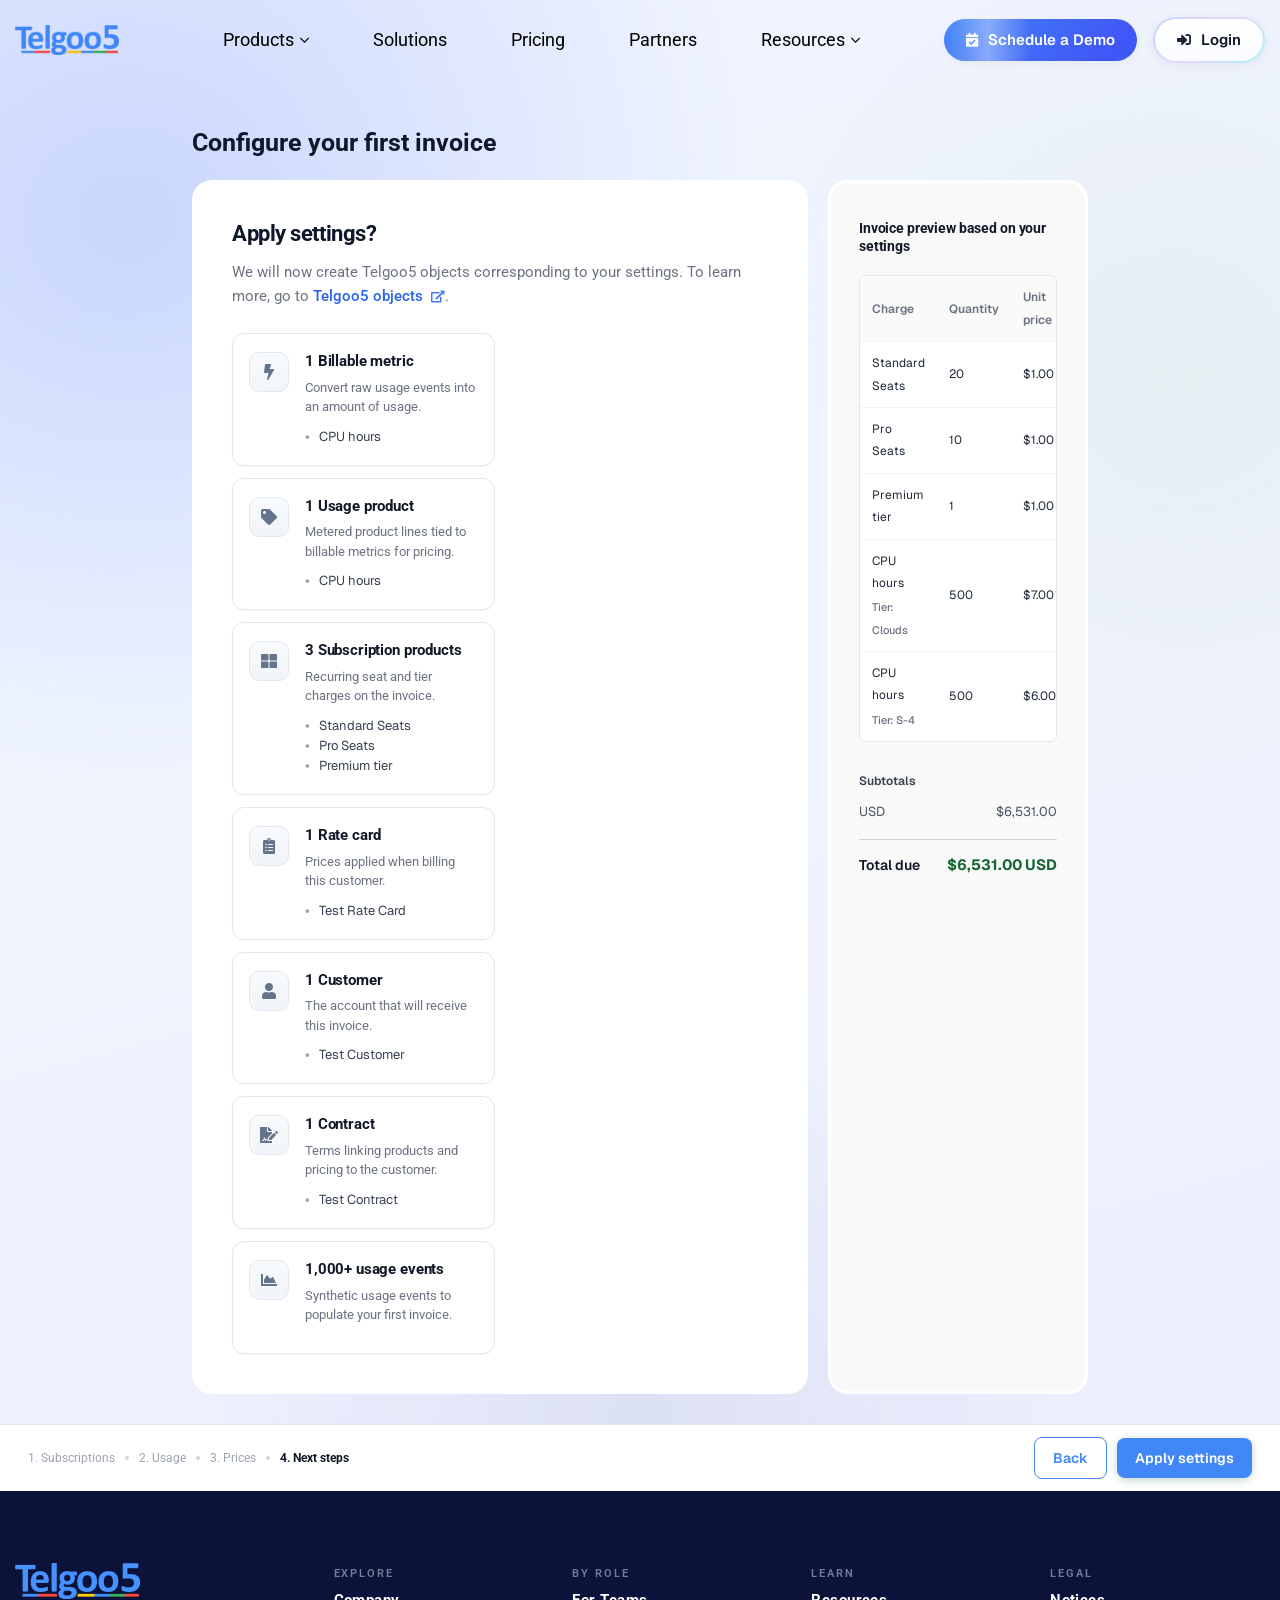
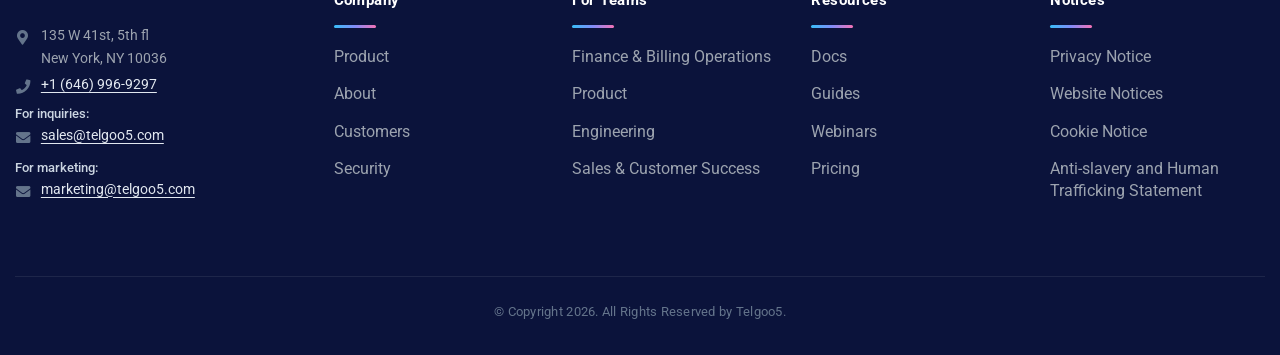
==== commit 83760eda: "button color change" ====
--- a/apply_settings.html
+++ b/apply_settings.html
@@ -381,7 +381,7 @@
                 </p>
                 <div class="sb-onboard__footer-actions">
                     <a href="prices.html" class="sb-onboard__btn sb-onboard__btn--outline">Back</a>
-                    <a href="invoice_created.html" class="sb-onboard__btn sb-onboard__btn--apply">Apply settings</a>
+                    <a href="invoice_created.html" class="sb-onboard__btn sb-onboard__btn--primary">Apply settings</a>
                 </div>
             </footer>
         </div>
--- a/assets/css/sandbox-page.css
+++ b/assets/css/sandbox-page.css
@@ -1148,60 +1148,199 @@
 .sb-invoice-done__hero {
   position: relative;
   margin-bottom: 28px;
-  padding: 12px 8px 8px;
-}
-
-.sb-invoice-done__hero::before {
-  content: "";
+  overflow: hidden;
+  border-radius: 20px;
+  border: 1px solid #e8ecf1;
+  background:
+    radial-gradient(circle at 1px 1px, rgba(148, 163, 184, 0.07) 1px, transparent 0),
+    linear-gradient(180deg, #fbfcfe 0%, #f4f6f9 100%);
+  background-size:
+    20px 20px,
+    100% 100%;
+  box-shadow:
+    0 1px 0 rgba(255, 255, 255, 0.9) inset,
+    0 18px 48px rgba(15, 23, 42, 0.06);
+}
+
+.sb-invoice-done__hero-deco {
   position: absolute;
-  inset: 0 -10px 4px;
-  border-radius: 16px;
-  background:
-    radial-gradient(ellipse 85% 140% at 12% 0%, rgba(22, 101, 52, 0.09), transparent 58%),
-    radial-gradient(ellipse 55% 90% at 92% 30%, rgba(56, 114, 229, 0.07), transparent 52%),
-    linear-gradient(165deg, rgba(255, 255, 255, 0.95) 0%, rgba(248, 250, 252, 0.85) 100%);
-  border: 1px solid rgba(229, 231, 235, 0.85);
+  inset: 0;
   pointer-events: none;
   z-index: 0;
 }
 
+/* Soft blue–violet glow — upper right */
+.sb-invoice-done__hero-orb--a {
+  position: absolute;
+  top: -28%;
+  right: -12%;
+  width: min(280px, 70vw);
+  height: min(280px, 70vw);
+  border-radius: 50%;
+  background: radial-gradient(
+    circle at 40% 40%,
+    rgba(129, 140, 248, 0.22) 0%,
+    rgba(96, 165, 250, 0.12) 38%,
+    transparent 68%
+  );
+  filter: blur(2px);
+}
+
+/* Gentle mint echo — upper left */
+.sb-invoice-done__hero-orb--b {
+  position: absolute;
+  top: -15%;
+  left: -8%;
+  width: min(200px, 55vw);
+  height: min(200px, 55vw);
+  border-radius: 50%;
+  background: radial-gradient(circle, rgba(22, 101, 52, 0.08) 0%, transparent 65%);
+}
+
+.sb-invoice-done__hero-sparkle {
+  position: absolute;
+  width: 6px;
+  height: 6px;
+  border-radius: 50%;
+  background: rgba(255, 255, 255, 0.95);
+  box-shadow: 0 0 12px rgba(129, 140, 248, 0.45);
+  opacity: 0.85;
+}
+
+.sb-invoice-done__hero-sparkle--1 {
+  top: 18%;
+  right: 22%;
+}
+
+.sb-invoice-done__hero-sparkle--2 {
+  top: 42%;
+  right: 14%;
+  width: 4px;
+  height: 4px;
+  opacity: 0.65;
+}
+
+.sb-invoice-done__hero-sparkle--3 {
+  top: 28%;
+  right: 35%;
+  width: 3px;
+  height: 3px;
+  opacity: 0.5;
+}
+
+.sb-invoice-done__hero-inner {
+  position: relative;
+  z-index: 1;
+  padding: 26px 26px 28px;
+}
+
+@media (prefers-reduced-motion: no-preference) {
+  .sb-invoice-done__hero-inner {
+    animation: sb-invoice-hero-in 0.7s cubic-bezier(0.22, 1, 0.36, 1) both;
+  }
+
+  .sb-invoice-done__badge {
+    animation: sb-invoice-badge-in 0.6s cubic-bezier(0.34, 1.4, 0.64, 1) 0.08s both;
+  }
+
+  .sb-invoice-done__hero-orb--a {
+    animation: sb-invoice-glow-drift 12s ease-in-out infinite alternate;
+  }
+}
+
+@keyframes sb-invoice-hero-in {
+  from {
+    opacity: 0;
+    transform: translateY(12px);
+  }
+
+  to {
+    opacity: 1;
+    transform: translateY(0);
+  }
+}
+
+@keyframes sb-invoice-badge-in {
+  from {
+    opacity: 0;
+    transform: scale(0.85);
+  }
+
+  to {
+    opacity: 1;
+    transform: scale(1);
+  }
+}
+
+@keyframes sb-invoice-glow-drift {
+  from {
+    transform: translate(0, 0) scale(1);
+  }
+
+  to {
+    transform: translate(-6px, 4px) scale(1.04);
+  }
+}
+
+.sb-invoice-done__badge-wrap {
+  margin-bottom: 18px;
+}
+
 .sb-invoice-done__badge {
   position: relative;
-  z-index: 1;
   display: inline-flex;
   align-items: center;
   justify-content: center;
-  width: 44px;
-  height: 44px;
-  margin-bottom: 14px;
-  border-radius: 14px;
-  font-size: 1.1rem;
+  width: 52px;
+  height: 52px;
+  border-radius: 16px;
+  font-size: 1.2rem;
   color: #fff;
-  background: linear-gradient(145deg, var(--sb-green) 0%, #15803d 100%);
+  background: linear-gradient(155deg, #15803d 0%, var(--sb-green) 42%, #0f5132 100%);
   box-shadow:
-    0 10px 28px rgba(22, 101, 52, 0.35),
-    inset 0 1px 0 rgba(255, 255, 255, 0.2);
+    0 14px 36px rgba(22, 101, 52, 0.42),
+    0 4px 12px rgba(22, 101, 52, 0.22),
+    inset 0 2px 0 rgba(255, 255, 255, 0.22),
+    inset 0 -3px 8px rgba(0, 0, 0, 0.12);
+}
+
+.sb-invoice-done__badge-shine {
+  position: absolute;
+  inset: 0;
+  border-radius: inherit;
+  background: linear-gradient(
+    125deg,
+    rgba(255, 255, 255, 0.35) 0%,
+    transparent 42%,
+    transparent 100%
+  );
+  pointer-events: none;
 }
 
 .sb-invoice-done__title {
-  position: relative;
-  z-index: 1;
-  margin: 0 0 12px;
-  font-size: clamp(1.5rem, 2.5vw, 1.85rem);
+  margin: 0 0 14px;
+  font-size: clamp(1.55rem, 2.8vw, 1.95rem);
   font-weight: 800;
-  letter-spacing: -0.03em;
-  line-height: 1.15;
-  color: #0f172a;
+  letter-spacing: -0.035em;
+  line-height: 1.12;
+  color: #0c1222;
+  text-wrap: balance;
 }
 
 .sb-invoice-done__lead {
-  position: relative;
-  z-index: 1;
   margin: 0;
   font-size: 0.9375rem;
-  line-height: 1.65;
-  color: var(--sb-text-muted);
-  max-width: 38rem;
+  line-height: 1.68;
+  color: #64748b;
+  max-width: 36rem;
+}
+
+@media (prefers-reduced-motion: reduce) {
+  .sb-invoice-done__hero-inner,
+  .sb-invoice-done__badge,
+  .sb-invoice-done__hero-orb--a {
+    animation: none;
+  }
 }
 
 .sb-invoice-done__panel {
@@ -1317,3 +1456,720 @@
   }
 }
 
+/* —— Create a product (product_create.html) —— */
+.page-product-create .custom-sections--product-create {
+  width: 100%;
+  /* max-width: 56rem; */
+  margin: 0 auto;
+}
+
+.sb-onboard--product-create {
+  padding-bottom: 48px;
+}
+
+.sb-onboard__body--product-create {
+  flex-direction: column;
+}
+
+.sb-onboard__main--product-create {
+  flex: 1 1 auto;
+  max-width: none;
+  padding: 32px 28px 40px;
+}
+
+.sb-product-create {
+  border-radius: 20px;
+  border: 1px solid rgba(226, 232, 240, 0.95);
+  background:
+    radial-gradient(ellipse 70% 55% at 100% -10%, rgba(99, 102, 241, 0.06), transparent 45%),
+    linear-gradient(180deg, #ffffff 0%, #fafbfc 100%);
+  box-shadow:
+    0 1px 0 rgba(255, 255, 255, 0.9) inset,
+    0 22px 56px rgba(15, 23, 42, 0.07);
+  overflow: hidden;
+}
+
+.sb-product-create__masthead {
+  display: flex;
+  flex-wrap: wrap;
+  align-items: center;
+  justify-content: space-between;
+  gap: 16px;
+  padding: 10px 26px 10px;
+  border-bottom: 1px solid var(--sb-border);
+  background: rgba(255, 255, 255, 0.65);
+  backdrop-filter: blur(8px);
+}
+
+.sb-product-create__page-title {
+  color: #0f172a;
+  font-weight: 700;
+  font-size: 25px;
+}
+
+.sb-product-create__masthead-actions {
+  display: flex;
+  align-items: center;
+  gap: 12px;
+}
+
+.sb-product-create__docs-link {
+  display: inline-flex;
+  align-items: center;
+  gap: 6px;
+  font-size: 0.875rem;
+  font-weight: 600;
+  color: #2563eb;
+  text-decoration: none;
+}
+
+.sb-product-create__docs-link:hover {
+  text-decoration: underline;
+  text-underline-offset: 2px;
+}
+
+.sb-product-create__docs-link .fa-external-link-alt {
+  font-size: 0.75rem;
+  opacity: 0.85;
+}
+
+.sb-product-create__close {
+  display: inline-flex;
+  align-items: center;
+  justify-content: center;
+  width: 38px;
+  height: 38px;
+  border-radius: 10px;
+  border: 1px solid var(--sb-border);
+  background: #fff;
+  font-size: 1.35rem;
+  line-height: 1;
+  color: #64748b;
+  text-decoration: none;
+  transition:
+    background 0.15s ease,
+    color 0.15s ease,
+    border-color 0.15s ease;
+}
+
+.sb-product-create__close:hover {
+  background: #f8fafc;
+  color: #0f172a;
+  border-color: #cbd5e1;
+}
+
+.sb-product-create__form {
+  padding: 26px 26px 8px;
+}
+
+.sb-product-create__section {
+  margin-bottom: 32px;
+}
+
+.sb-product-create__section:last-of-type {
+  margin-bottom: 24px;
+}
+
+.sb-product-create__section-title {
+  margin: 0 0 8px;
+  font-size: 1rem;
+  font-weight: 700;
+  letter-spacing: -0.02em;
+  color: #111827;
+}
+
+.sb-product-create__optional {
+  font-weight: 600;
+  color: #94a3b8;
+}
+
+.sb-product-create__section-lead {
+  margin: 0 0 18px;
+  font-size: 0.875rem;
+  line-height: 1.55;
+  color: #64748b;
+  max-width: 46rem;
+}
+
+.sb-product-create__label {
+  display: flex;
+  align-items: center;
+  gap: 6px;
+  margin-bottom: 8px;
+  font-size: 0.8125rem;
+  font-weight: 600;
+  color: #374151;
+}
+
+.sb-product-create__info {
+  color: #94a3b8;
+  cursor: help;
+}
+
+.sb-product-create__field {
+  margin-bottom: 20px;
+}
+
+.sb-product-create__field:last-child {
+  margin-bottom: 0;
+}
+
+.sb-product-create__input {
+  width: 100%;
+  padding: 11px 14px;
+  font-size: 0.9375rem;
+  border: 1px solid #e5e7eb;
+  border-radius: 10px;
+  background: #fff;
+  color: #111827;
+  transition:
+    border-color 0.15s ease,
+    box-shadow 0.15s ease;
+}
+
+.sb-product-create__input:focus {
+  outline: none;
+  border-color: #93c5fd;
+  box-shadow: 0 0 0 3px rgba(59, 130, 246, 0.18);
+}
+
+.sb-product-create__tags-wrap {
+  position: relative;
+}
+
+.sb-product-create__tags-icon {
+  position: absolute;
+  left: 14px;
+  top: 50%;
+  transform: translateY(-50%);
+  color: #94a3b8;
+  font-size: 0.875rem;
+  pointer-events: none;
+}
+
+.sb-product-create__input--tags {
+  padding-left: 40px;
+}
+
+.sb-product-create__hint {
+  margin: 8px 0 0;
+  font-size: 0.75rem;
+  line-height: 1.45;
+  color: #94a3b8;
+}
+
+.sb-product-create__type-grid {
+  display: grid;
+  grid-template-columns: repeat(2, minmax(0, 1fr));
+  gap: 14px;
+}
+
+@media (max-width: 640px) {
+  .sb-product-create__type-grid {
+    grid-template-columns: 1fr;
+  }
+}
+
+.sb-product-create__type-card {
+  position: relative;
+  display: grid;
+  grid-template-columns: auto auto 1fr;
+  gap: 12px 14px;
+  align-items: start;
+  margin: 0;
+  padding: 16px 16px 18px;
+  border-radius: 14px;
+  border: 2px solid #e8ecf1;
+  background: #fff;
+  cursor: pointer;
+  transition:
+    border-color 0.2s ease,
+    box-shadow 0.2s ease,
+    transform 0.18s ease;
+}
+
+.sb-product-create__type-card:hover {
+  border-color: #cbd5e1;
+  box-shadow: 0 10px 28px rgba(15, 23, 42, 0.06);
+  transform: translateY(-1px);
+}
+
+.sb-product-create__type-card:has(.sb-product-create__type-input:checked) {
+  border-color: #4057f7;
+  background: linear-gradient(145deg, rgba(220, 252, 231, 0.35) 0%, #fff 48%);
+  box-shadow: 0 0 0 1px rgb(155 165 239), 0 14px 36px rgba(22, 101, 52, 0.1);
+}
+
+.sb-product-create__type-input {
+  position: absolute;
+  opacity: 0;
+  width: 0;
+  height: 0;
+}
+
+.sb-product-create__type-visual {
+  width: 18px;
+  height: 18px;
+  margin-top: 4px;
+  border-radius: 50%;
+  border: 2px solid #cbd5e1;
+  background: #fff;
+  flex-shrink: 0;
+  transition:
+    border-color 0.15s ease,
+    background 0.15s ease,
+    box-shadow 0.15s ease;
+}
+
+.sb-product-create__type-card:has(.sb-product-create__type-input:checked) .sb-product-create__type-visual {
+  border-color: #4f46e5;
+  background: #4f46e5;
+  box-shadow: inset 0 0 0 3px #fff;
+}
+
+.sb-product-create__type-icon-wrap {
+  display: flex;
+  align-items: center;
+  justify-content: center;
+  width: 42px;
+  height: 42px;
+  border-radius: 12px;
+  font-size: 1.05rem;
+  color: #475569;
+  background: linear-gradient(180deg, #f1f5f9 0%, #e8eef5 100%);
+  border: 1px solid #e2e8f0;
+  transition:
+    color 0.2s ease,
+    background 0.2s ease,
+    border-color 0.2s ease;
+}
+
+.sb-product-create__type-card:has(.sb-product-create__type-input:checked) .sb-product-create__type-icon-wrap {
+  color: #475569;
+  background: linear-gradient(180deg, rgb(205 203 244) 0%, #d2d3f4 100%);
+  border-color: rgb(207 205 244);
+}
+
+.sb-product-create__type-body {
+  display: flex;
+  flex-direction: column;
+  gap: 6px;
+  min-width: 0;
+}
+
+.sb-product-create__type-name {
+  font-size: 0.9375rem;
+  font-weight: 700;
+  color: #0f172a;
+}
+
+.sb-product-create__type-desc {
+  font-size: 0.8125rem;
+  line-height: 1.5;
+  color: #64748b;
+}
+
+.sb-product-create__metric-card {
+  border-radius: 14px;
+  border: 1px solid var(--sb-border);
+  background: #fff;
+  overflow: hidden;
+  box-shadow: 0 2px 12px rgba(15, 23, 42, 0.04);
+}
+
+.sb-product-create__metric-toolbar {
+  display: flex;
+  flex-wrap: wrap;
+  align-items: center;
+  justify-content: space-between;
+  gap: 12px;
+  padding: 14px 16px;
+  border-bottom: 1px solid #f1f5f9;
+  background: linear-gradient(180deg, #fafbfc 0%, #fff 100%);
+}
+
+.sb-product-create__metric-toolbar-title {
+  font-size: 0.8125rem;
+  font-weight: 700;
+  color: #334155;
+}
+
+.sb-product-create__metric-toolbar-actions {
+  display: flex;
+  flex-wrap: wrap;
+  align-items: center;
+  gap: 10px;
+}
+
+.sb-product-create__search-mini {
+  display: flex;
+  align-items: center;
+  gap: 8px;
+  padding: 6px 10px 6px 12px;
+  border-radius: 8px;
+  border: 1px solid #e5e7eb;
+  background: #fff;
+}
+
+.sb-product-create__search-mini input {
+  width: 9rem;
+  border: none;
+  padding: 4px 0;
+  font-size: 0.8125rem;
+  background: transparent;
+}
+
+.sb-product-create__search-mini input:focus {
+  outline: none;
+}
+
+.sb-product-create__search-mini .fa-search {
+  color: #94a3b8;
+  font-size: 0.8rem;
+}
+
+.sb-product-create__add-metric {
+  padding: 7px 14px;
+  font-size: 0.8125rem;
+}
+
+.sb-product-create__table-wrap {
+  overflow-x: auto;
+}
+
+.sb-product-create__table {
+  width: 100%;
+  min-width: 520px;
+  border-collapse: collapse;
+  font-size: 0.8125rem;
+}
+
+.sb-product-create__table th,
+.sb-product-create__table td {
+  padding: 12px 14px;
+  text-align: left;
+  border-bottom: 1px solid #f1f5f9;
+  vertical-align: middle;
+}
+
+.sb-product-create__table th {
+  font-size: 0.6875rem;
+  font-weight: 700;
+  text-transform: uppercase;
+  letter-spacing: 0.04em;
+  color: #64748b;
+  background: #e9effa;
+}
+
+.sb-product-create__table tbody tr:last-child td {
+  border-bottom: none;
+}
+
+.sb-product-create__row--selected {
+  background: linear-gradient(90deg, rgba(220, 252, 231, 0.35) 0%, transparent 100%);
+}
+
+.sb-product-create__pill {
+  display: inline-block;
+  padding: 3px 10px;
+  border-radius: 999px;
+  font-size: 0.6875rem;
+  font-weight: 700;
+  letter-spacing: 0.02em;
+  color: #5b21b6;
+  background: linear-gradient(180deg, #ede9fe 0%, #e9d5ff 100%);
+  border: 1px solid rgba(139, 92, 246, 0.25);
+}
+
+.sb-product-create__user {
+  display: inline-flex;
+  align-items: center;
+  gap: 8px;
+}
+
+.sb-product-create__avatar {
+  display: inline-flex;
+  align-items: center;
+  justify-content: center;
+  width: 28px;
+  height: 28px;
+  border-radius: 50%;
+  font-size: 0.7rem;
+  color: #64748b;
+  background: #f1f5f9;
+  border: 1px solid #e2e8f0;
+}
+
+.sb-product-create__muted {
+  color: #64748b;
+  white-space: nowrap;
+}
+
+.sb-product-create__radio-cell {
+  display: flex;
+  align-items: center;
+  justify-content: center;
+  cursor: pointer;
+}
+
+.sb-product-create__radio-cell input {
+  position: absolute;
+  opacity: 0;
+  width: 0;
+  height: 0;
+}
+
+.sb-product-create__radio-ui {
+  width: 18px;
+  height: 18px;
+  border-radius: 50%;
+  border: 2px solid #cbd5e1;
+  background: #fff;
+}
+
+.sb-product-create__radio-cell input:checked + .sb-product-create__radio-ui {
+  border-color: #4f46e5;
+  background: #4f46e5;
+  box-shadow: inset 0 0 0 3px #fff;
+}
+
+.sb-product-create__toggle-list {
+  display: flex;
+  flex-direction: column;
+  gap: 16px;
+}
+
+.sb-product-create__toggle-row {
+  padding: 16px 18px;
+  border-radius: 12px;
+  border: 1px solid #eef2f6;
+  background: linear-gradient(180deg, #fcfdfe 0%, #f8fafc 100%);
+}
+
+.sb-product-create__toggle.sb-usage-toggle {
+  align-items: flex-start;
+  gap: 14px;
+  margin: 0;
+}
+
+.sb-product-create__toggle .sb-usage-toggle__label {
+  display: flex;
+  flex-direction: column;
+  align-items: flex-start;
+  gap: 4px;
+  font-weight: 400;
+  color: #475569;
+}
+
+.sb-product-create__toggle .sb-usage-toggle__label strong {
+  font-weight: 700;
+  color: #0f172a;
+}
+
+.sb-product-create__toggle-sub {
+  font-size: 0.8125rem;
+  line-height: 1.45;
+  color: #64748b;
+}
+
+.sb-product-create__bar {
+  display: flex;
+  flex-wrap: wrap;
+  align-items: center;
+  justify-content: space-between;
+  gap: 12px;
+  margin: 8px -26px -8px;
+  padding: 18px 26px 22px;
+  border-top: 1px solid var(--sb-border);
+  background: rgba(248, 250, 252, 0.92);
+}
+
+.sb-product-create__bar-actions {
+  display: flex;
+  flex-wrap: wrap;
+  gap: 10px;
+  align-items: center;
+}
+
+.sb-product-create__save {
+  min-width: 6.5rem;
+  font-weight: 700;
+  border: none;
+  color: #fff;
+  background: linear-gradient(180deg, var(--sb-green) 0%, var(--sb-green-d) 100%);
+  box-shadow: 0 4px 14px rgba(22, 101, 52, 0.25);
+  cursor: pointer;
+}
+
+.sb-product-create__save:hover:not(:disabled) {
+  filter: brightness(1.05);
+}
+
+.sb-product-create__save:disabled {
+  opacity: 0.45;
+  cursor: not-allowed;
+  box-shadow: none;
+  filter: grayscale(0.3);
+}
+.sb-onboard__btn.sb-onboard__btn--primary:disabled {
+  opacity: 0.45;
+  cursor: not-allowed;
+  box-shadow: none;
+  filter: grayscale(0.3);
+}
+
+@media (max-width: 576px) {
+  .sb-product-create__bar {
+    flex-direction: column;
+    align-items: stretch;
+  }
+
+  .sb-product-create__bar-actions {
+    justify-content: stretch;
+  }
+
+  .sb-product-create__bar-actions .sb-onboard__btn {
+    flex: 1 1 auto;
+    justify-content: center;
+  }
+}
+
+/* Billable metric page — layout variants (create_billable_metric.html) */
+.sb-product-create__type-grid--pair {
+  grid-template-columns: repeat(2, minmax(0, 1fr));
+}
+
+@media (max-width: 720px) {
+  .sb-product-create__type-grid--pair {
+    grid-template-columns: 1fr;
+  }
+}
+
+.sb-product-create__type-grid--triple {
+  grid-template-columns: repeat(3, minmax(0, 1fr));
+}
+
+@media (max-width: 900px) {
+  .sb-product-create__type-grid--triple {
+    grid-template-columns: 1fr;
+  }
+}
+
+.sb-product-create__type-name-row {
+  display: flex;
+  flex-wrap: wrap;
+  align-items: center;
+  gap: 8px 10px;
+  margin-bottom: 6px;
+}
+
+.sb-product-create__type-name-row .sb-product-create__type-name {
+  margin: 0;
+}
+
+.sb-product-create__rec-badge {
+  display: inline-block;
+  padding: 2px 8px;
+  border-radius: 6px;
+  font-size: 0.625rem;
+  font-weight: 800;
+  letter-spacing: 0.06em;
+  text-transform: uppercase;
+  color: var(--sb-green);
+  background: rgba(220, 252, 231, 0.95);
+  border: 1px solid rgba(22, 101, 52, 0.2);
+}
+
+.sb-product-create__type-card--compact {
+  padding: 14px 14px 16px;
+}
+
+.sb-product-create__type-icon-wrap--sm {
+  width: 36px;
+  height: 36px;
+  font-size: 0.9rem;
+}
+
+.sb-product-create__input-clear-wrap {
+  position: relative;
+}
+
+.sb-product-create__input--has-clear {
+  padding-right: 40px;
+}
+
+.sb-product-create__input-clear {
+  position: absolute;
+  right: 10px;
+  top: 50%;
+  transform: translateY(-50%);
+  width: 28px;
+  height: 28px;
+  padding: 0;
+  border: none;
+  border-radius: 8px;
+  background: #f1f5f9;
+  font-size: 1.15rem;
+  line-height: 1;
+  color: #64748b;
+  cursor: pointer;
+  transition:
+    background 0.15s ease,
+    color 0.15s ease;
+}
+
+.sb-product-create__input-clear:hover {
+  background: #e2e8f0;
+  color: #0f172a;
+}
+
+.sb-product-create__select,
+.sb-product-create__field .sb-usage-select-wrap select {
+  width: 100%;
+  padding: 11px 36px 11px 14px;
+  font-size: 0.9375rem;
+  border: 1px solid #e5e7eb;
+  border-radius: 10px;
+  background-color: #fff;
+  color: #111827;
+  appearance: none;
+  cursor: pointer;
+  transition:
+    border-color 0.15s ease,
+    box-shadow 0.15s ease;
+}
+
+.sb-product-create__field .sb-usage-select-wrap select {
+  background-image: url("data:image/svg+xml,%3Csvg xmlns='http://www.w3.org/2000/svg' width='12' height='12' viewBox='0 0 12 12'%3E%3Cpath fill='%236b7280' d='M6 8L1 3h10z'/%3E%3C/svg%3E");
+  background-repeat: no-repeat;
+  background-position: right 12px center;
+}
+
+.sb-product-create__field .sb-usage-select-wrap select:focus {
+  outline: none;
+  border-color: #93c5fd;
+  box-shadow: 0 0 0 3px rgba(59, 130, 246, 0.18);
+}
+
+.sb-product-create__btn-accent {
+  margin-top: 8px;
+}
+
+.sb-product-create__section-lead--wrap {
+  max-width: none;
+}
+
+.sb-product-create__code {
+  padding: 2px 6px;
+  border-radius: 4px;
+  font-size: 0.8125rem;
+  font-family: ui-monospace, SFMono-Regular, Menlo, Monaco, Consolas, monospace;
+  color: #6d28d9;
+  background: #f5f3ff;
+  border: 1px solid #ede9fe;
+}
+
+#bm-max-prop-field[hidden] {
+  display: none !important;
+}
+
